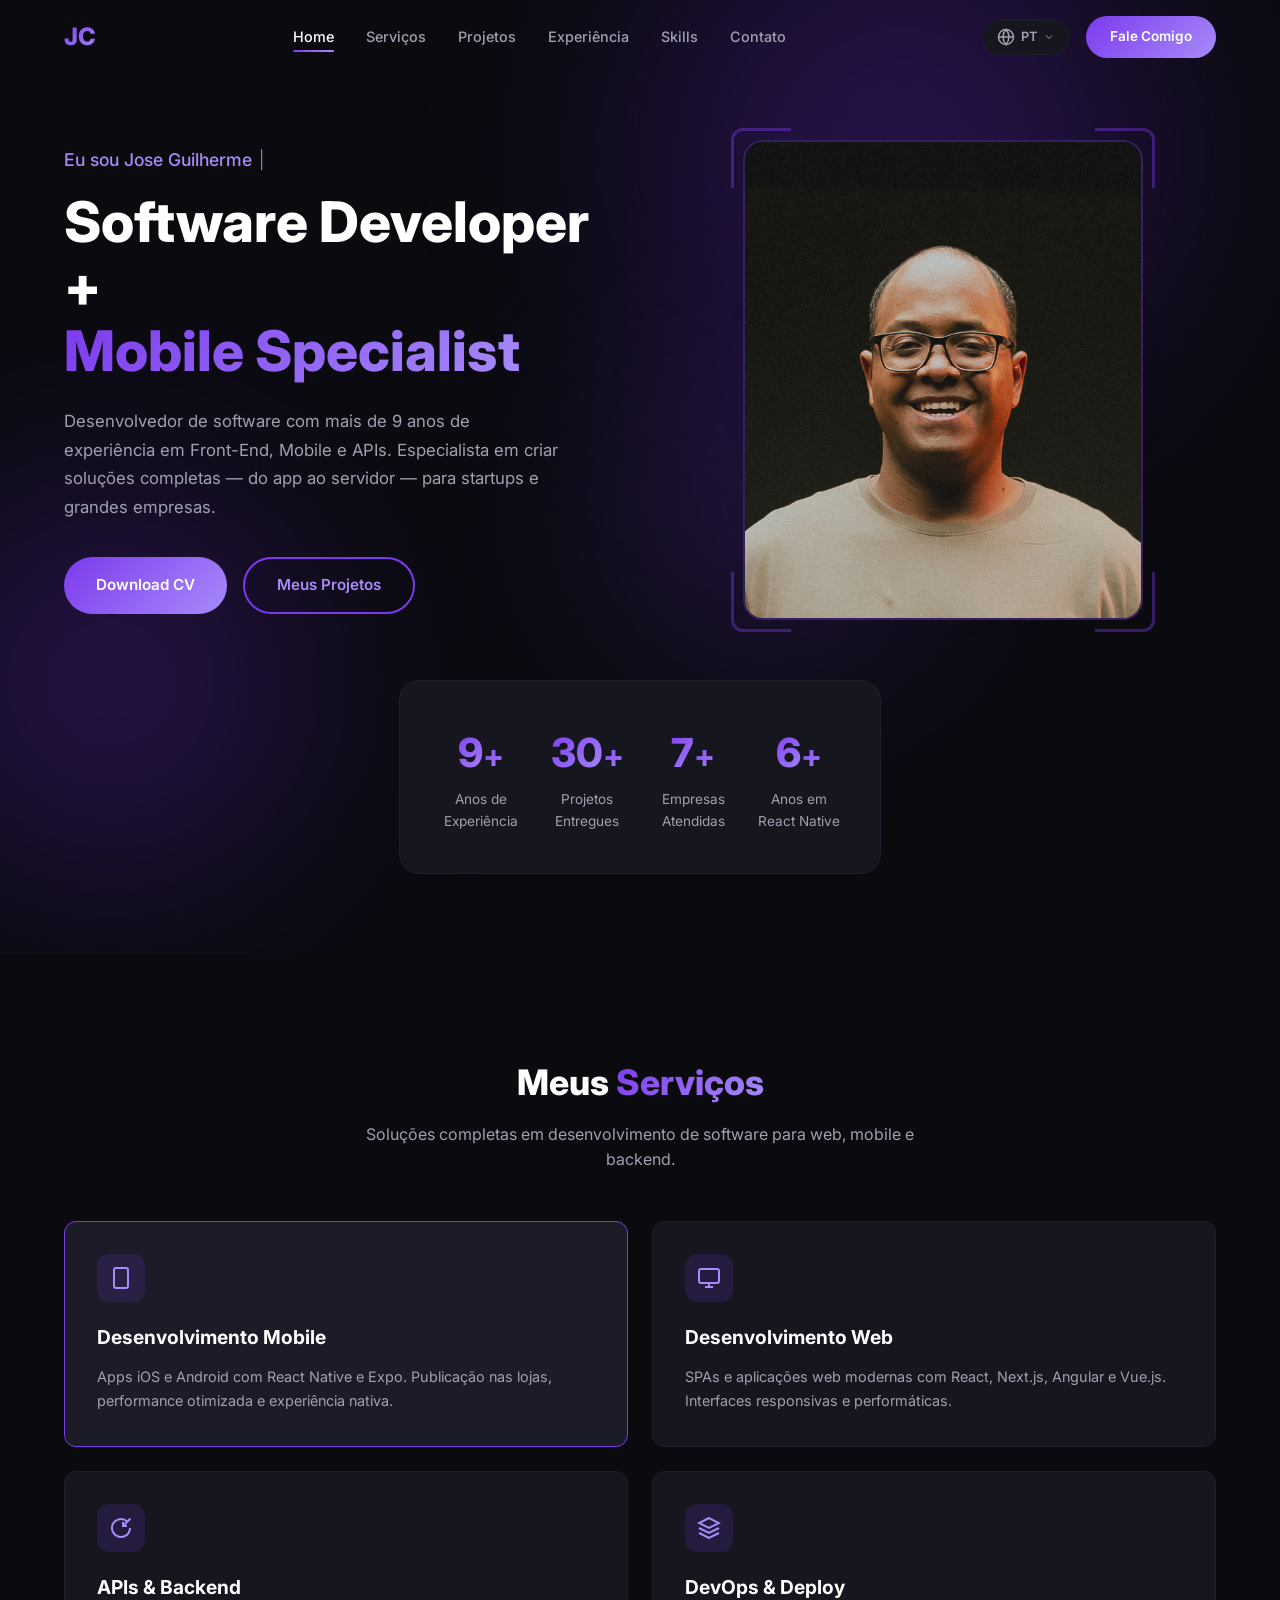
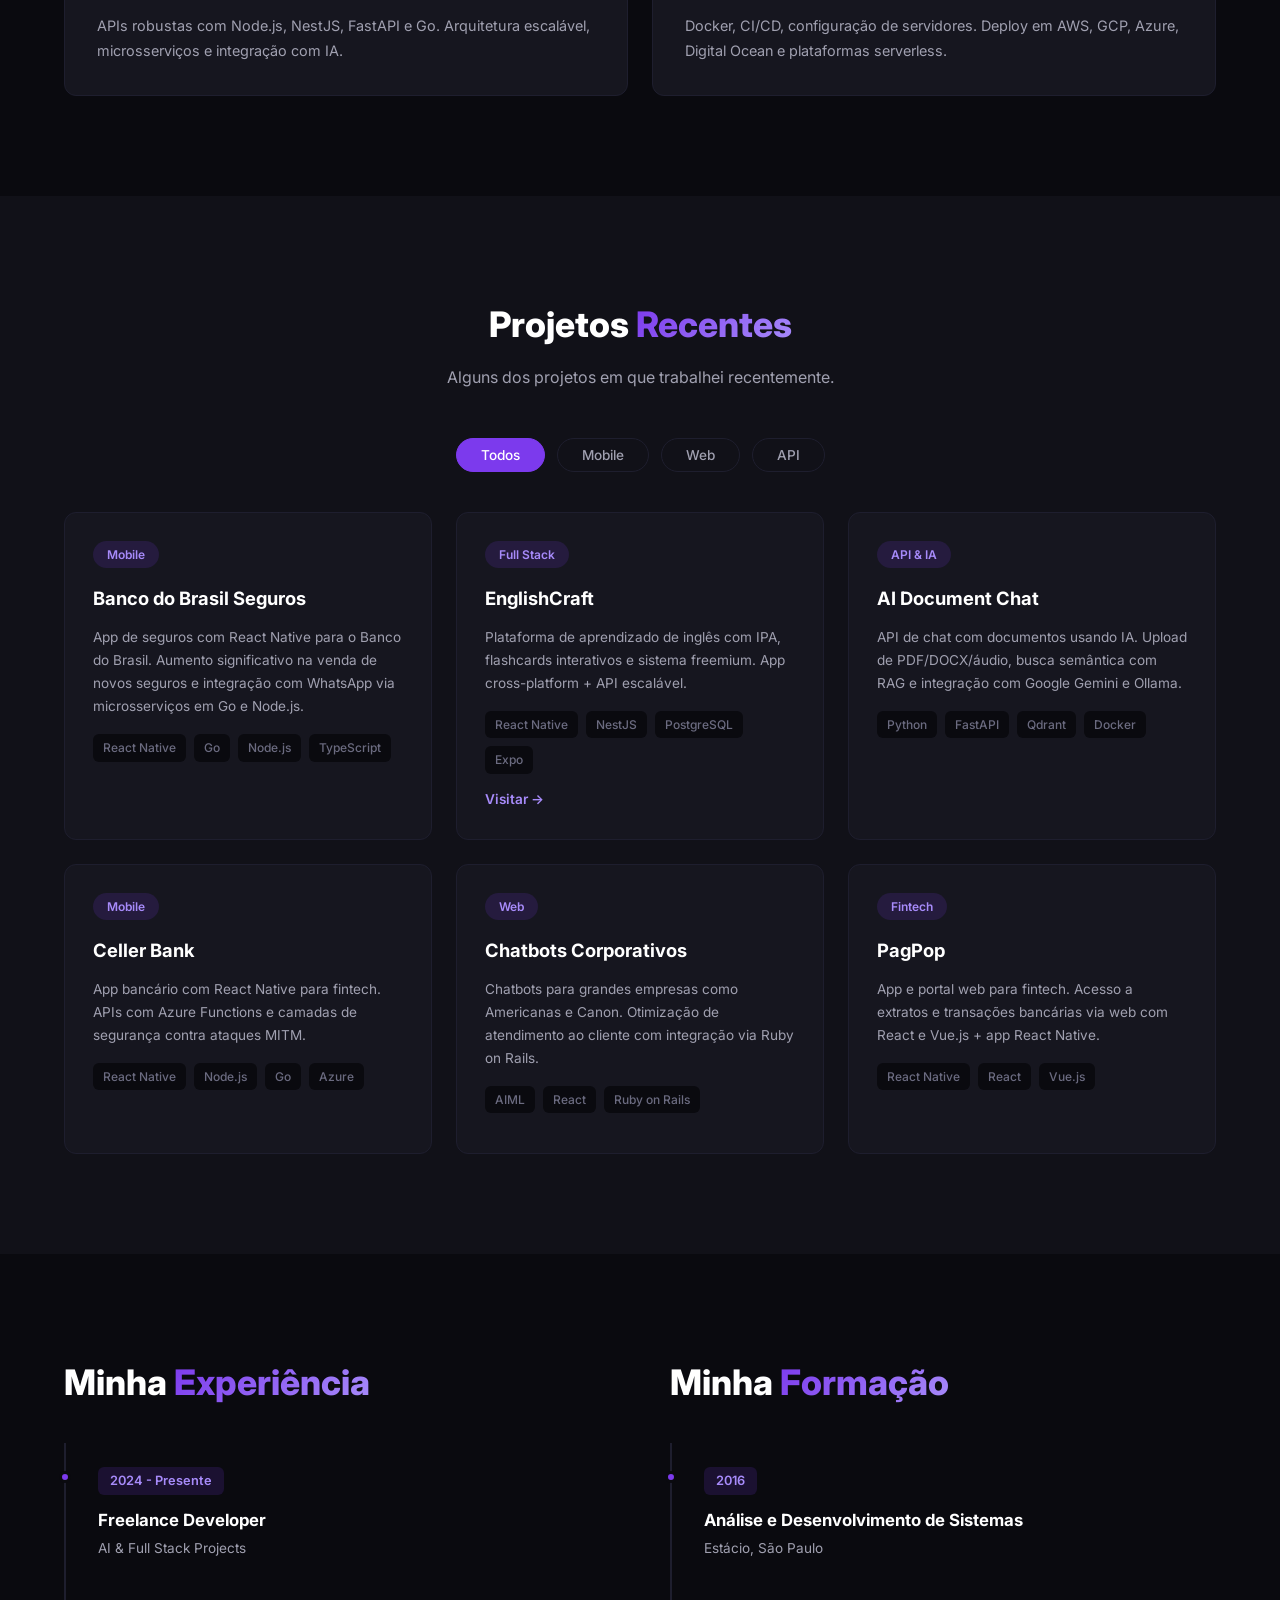
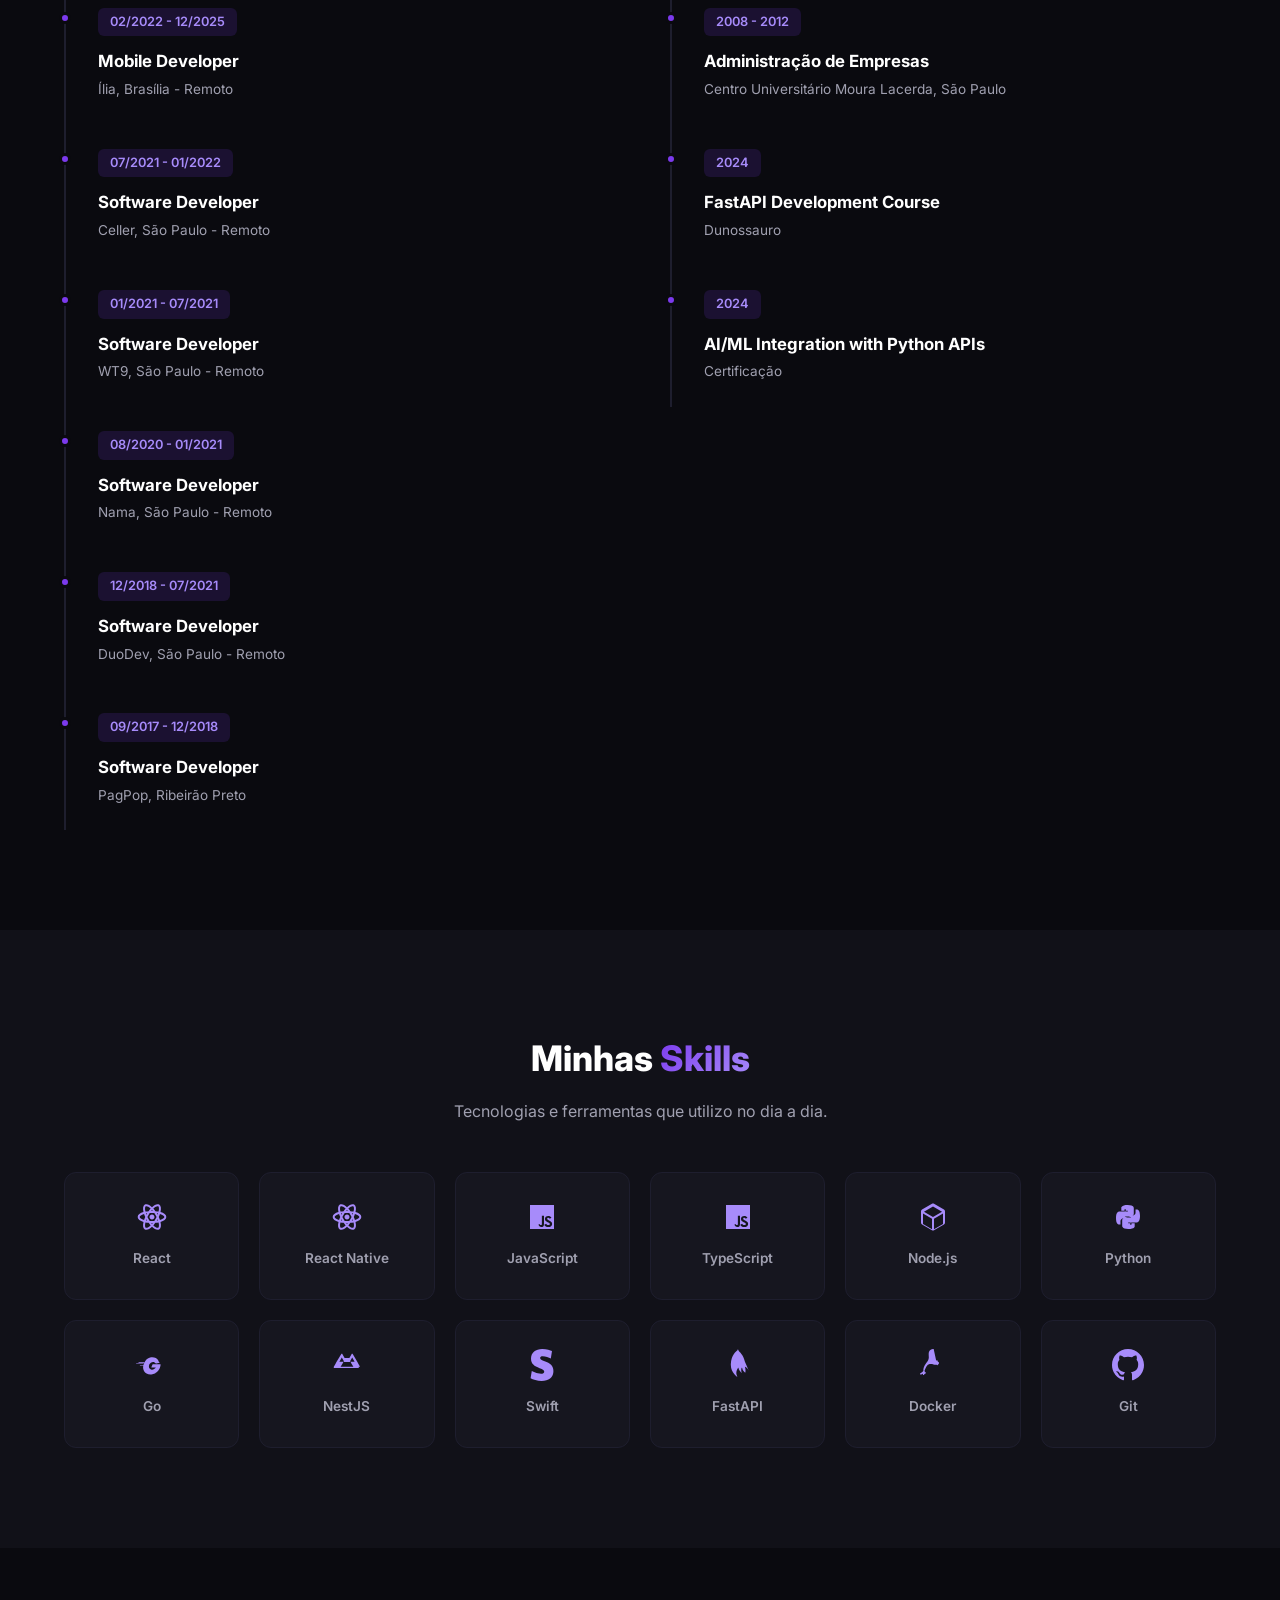
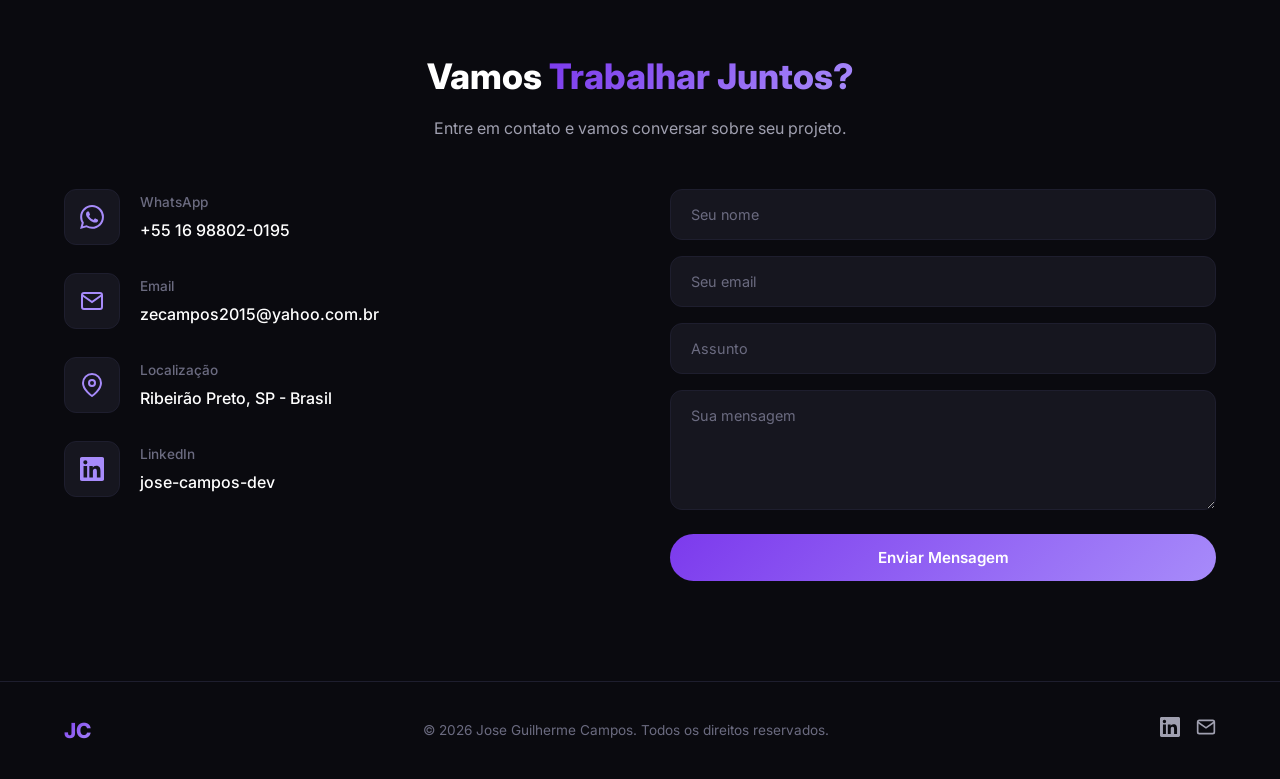
==== index.html @ 87385619 "feat: create portfolio website with dark theme, i18n support, and responsive design Portfolio site f" ====
<!DOCTYPE html>
<html lang="pt-BR">
<head>
  <meta charset="UTF-8">
  <meta name="viewport" content="width=device-width, initial-scale=1.0">
  <title>Jose Guilherme Campos - Software Developer</title>
  <meta name="description" content="Desenvolvedor de software com mais de 9 anos de experiência em Front-End, Mobile e APIs. Especialista em React, React Native, Node.js, Python e TypeScript.">
  <link rel="preconnect" href="https://fonts.googleapis.com">
  <link rel="preconnect" href="https://fonts.gstatic.com" crossorigin>
  <link href="https://fonts.googleapis.com/css2?family=Inter:wght@400;500;600;700;800&display=swap" rel="stylesheet">
  <link rel="stylesheet" href="assets/css/style.css">
</head>
<body>
  <!-- Header -->
  <header class="header" id="header">
    <div class="container header__container">
      <a href="#" class="header__logo">JC</a>
      <nav class="header__nav" id="nav">
        <a href="#home" class="header__link active" data-i18n="nav.home">Home</a>
        <a href="#services" class="header__link" data-i18n="nav.services">Serviços</a>
        <a href="#works" class="header__link" data-i18n="nav.works">Projetos</a>
        <a href="#experience" class="header__link" data-i18n="nav.experience">Experiência</a>
        <a href="#skills" class="header__link">Skills</a>
        <a href="#contact" class="header__link" data-i18n="nav.contact">Contato</a>
      </nav>
      <div class="header__right">
        <!-- Language Switcher -->
        <div class="lang-switcher" id="lang-switcher">
          <button class="lang-switcher__btn" id="lang-btn" aria-label="Idioma">
            <svg width="18" height="18" viewBox="0 0 24 24" fill="none" stroke="currentColor" stroke-width="2"><circle cx="12" cy="12" r="10"/><line x1="2" y1="12" x2="22" y2="12"/><path d="M12 2a15.3 15.3 0 0 1 4 10 15.3 15.3 0 0 1-4 10 15.3 15.3 0 0 1-4-10 15.3 15.3 0 0 1 4-10z"/></svg>
            <span id="current-lang">PT</span>
            <svg width="12" height="12" viewBox="0 0 24 24" fill="none" stroke="currentColor" stroke-width="2"><polyline points="6 9 12 15 18 9"/></svg>
          </button>
          <div class="lang-switcher__dropdown" id="lang-dropdown">
            <button class="lang-switcher__option active" data-lang="pt">
              <span class="lang-switcher__flag">🇧🇷</span> Português
            </button>
            <button class="lang-switcher__option" data-lang="en">
              <span class="lang-switcher__flag">🇺🇸</span> English
            </button>
            <button class="lang-switcher__option" data-lang="es">
              <span class="lang-switcher__flag">🇪🇸</span> Español
            </button>
          </div>
        </div>
        <a href="#contact" class="btn btn--primary header__cta" data-i18n="nav.cta">Fale Comigo</a>
      </div>
      <button class="header__menu-btn" id="menu-btn" aria-label="Menu">
        <span></span><span></span><span></span>
      </button>
    </div>
  </header>

  <!-- Hero -->
  <section class="hero" id="home">
    <!-- Animated background blobs -->
    <div class="hero__bg">
      <div class="hero__blob hero__blob--1"></div>
      <div class="hero__blob hero__blob--2"></div>
      <div class="hero__blob hero__blob--3"></div>
    </div>

    <div class="container hero__container">
      <div class="hero__content">
        <p class="hero__greeting">
          <span class="hero__hi" id="hero-hi"></span>
          <span class="hero__cursor">|</span>
        </p>
        <h1 class="hero__title">Software Developer +<br><span class="text-gradient">Mobile Specialist</span></h1>
        <p class="hero__description" data-i18n="hero.description">Desenvolvedor de software com mais de 9 anos de experiência em Front-End, Mobile e APIs. Especialista em criar soluções completas — do app ao servidor — para startups e grandes empresas.</p>
        <div class="hero__actions">
          <a href="assets/cv_jose_campos.pdf" download class="btn btn--primary" data-i18n="hero.downloadCv">Download CV</a>
          <a href="#works" class="btn btn--outline" data-i18n="hero.myProjects">Meus Projetos</a>
        </div>
      </div>
      <div class="hero__image">
        <div class="hero__image-frame">
          <div class="hero__frame-corner hero__frame-corner--tl"></div>
          <div class="hero__frame-corner hero__frame-corner--tr"></div>
          <div class="hero__frame-corner hero__frame-corner--bl"></div>
          <div class="hero__frame-corner hero__frame-corner--br"></div>
          <div class="hero__image-wrapper">
            <img src="assets/img/profile.jpg" alt="Jose Guilherme Campos" loading="eager">
          </div>
        </div>
      </div>
    </div>

    <!-- Stats -->
    <div class="container" style="position:relative;z-index:1">
      <div class="stats">
        <div class="stats__item">
          <span class="stats__number" data-count="9">0</span><span class="stats__plus">+</span>
          <p class="stats__label" data-i18n="stats.experience">Anos de<br>Experiência</p>
        </div>
        <div class="stats__item">
          <span class="stats__number" data-count="30">0</span><span class="stats__plus">+</span>
          <p class="stats__label" data-i18n="stats.projects">Projetos<br>Entregues</p>
        </div>
        <div class="stats__item">
          <span class="stats__number" data-count="7">0</span><span class="stats__plus">+</span>
          <p class="stats__label" data-i18n="stats.companies">Empresas<br>Atendidas</p>
        </div>
        <div class="stats__item">
          <span class="stats__number" data-count="6">0</span><span class="stats__plus">+</span>
          <p class="stats__label" data-i18n="stats.reactNative">Anos em<br>React Native</p>
        </div>
      </div>
    </div>
  </section>

  <!-- Services -->
  <section class="section" id="services">
    <div class="container">
      <h2 class="section__title" data-i18n="services.title" data-i18n-html="true">Meus <span class="text-gradient">Serviços</span></h2>
      <p class="section__subtitle" data-i18n="services.subtitle">Soluções completas em desenvolvimento de software para web, mobile e backend.</p>

      <div class="services__grid">
        <div class="service-card service-card--active">
          <div class="service-card__icon">
            <svg width="24" height="24" viewBox="0 0 24 24" fill="none" stroke="currentColor" stroke-width="2"><rect x="5" y="2" width="14" height="20" rx="2" ry="2"/><line x1="12" y1="18" x2="12.01" y2="18"/></svg>
          </div>
          <h3 class="service-card__title" data-i18n="services.mobile.title">Desenvolvimento Mobile</h3>
          <p class="service-card__text" data-i18n="services.mobile.text">Apps iOS e Android com React Native e Expo. Publicação nas lojas, performance otimizada e experiência nativa.</p>
        </div>
        <div class="service-card">
          <div class="service-card__icon">
            <svg width="24" height="24" viewBox="0 0 24 24" fill="none" stroke="currentColor" stroke-width="2"><rect x="2" y="3" width="20" height="14" rx="2" ry="2"/><line x1="8" y1="21" x2="16" y2="21"/><line x1="12" y1="17" x2="12" y2="21"/></svg>
          </div>
          <h3 class="service-card__title" data-i18n="services.web.title">Desenvolvimento Web</h3>
          <p class="service-card__text" data-i18n="services.web.text">SPAs e aplicações web modernas com React, Next.js, Angular e Vue.js. Interfaces responsivas e performáticas.</p>
        </div>
        <div class="service-card">
          <div class="service-card__icon">
            <svg width="24" height="24" viewBox="0 0 24 24" fill="none" stroke="currentColor" stroke-width="2"><path d="M18 10h-4V6"/><path d="M14 10l7.5-7.5"/><path d="M21 12a9 9 0 1 1-3-6.7"/></svg>
          </div>
          <h3 class="service-card__title" data-i18n="services.api.title">APIs & Backend</h3>
          <p class="service-card__text" data-i18n="services.api.text">APIs robustas com Node.js, NestJS, FastAPI e Go. Arquitetura escalável, microsserviços e integração com IA.</p>
        </div>
        <div class="service-card">
          <div class="service-card__icon">
            <svg width="24" height="24" viewBox="0 0 24 24" fill="none" stroke="currentColor" stroke-width="2"><path d="M12 2L2 7l10 5 10-5-10-5z"/><path d="M2 17l10 5 10-5"/><path d="M2 12l10 5 10-5"/></svg>
          </div>
          <h3 class="service-card__title" data-i18n="services.devops.title">DevOps & Deploy</h3>
          <p class="service-card__text" data-i18n="services.devops.text">Docker, CI/CD, configuração de servidores. Deploy em AWS, GCP, Azure, Digital Ocean e plataformas serverless.</p>
        </div>
      </div>
    </div>
  </section>

  <!-- Works -->
  <section class="section section--dark" id="works">
    <div class="container">
      <h2 class="section__title" data-i18n="works.title" data-i18n-html="true">Projetos <span class="text-gradient">Recentes</span></h2>
      <p class="section__subtitle" data-i18n="works.subtitle">Alguns dos projetos em que trabalhei recentemente.</p>

      <div class="works__filter">
        <button class="works__filter-btn active" data-filter="all" data-i18n="works.all">Todos</button>
        <button class="works__filter-btn" data-filter="mobile">Mobile</button>
        <button class="works__filter-btn" data-filter="web">Web</button>
        <button class="works__filter-btn" data-filter="api">API</button>
      </div>

      <div class="works__grid">
        <div class="work-card" data-category="mobile">
          <div class="work-card__content">
            <span class="work-card__tag">Mobile</span>
            <h3 class="work-card__title">Banco do Brasil Seguros</h3>
            <p class="work-card__text" data-i18n="works.bb.text">App de seguros com React Native para o Banco do Brasil. Aumento significativo na venda de novos seguros e integração com WhatsApp via microsserviços em Go e Node.js.</p>
            <div class="work-card__tech">
              <span>React Native</span><span>Go</span><span>Node.js</span><span>TypeScript</span>
            </div>
          </div>
        </div>

        <div class="work-card" data-category="web api">
          <div class="work-card__content">
            <span class="work-card__tag">Full Stack</span>
            <h3 class="work-card__title">EnglishCraft</h3>
            <p class="work-card__text" data-i18n="works.englishcraft.text">Plataforma de aprendizado de inglês com IPA, flashcards interativos e sistema freemium. App cross-platform + API escalável.</p>
            <div class="work-card__tech">
              <span>React Native</span><span>NestJS</span><span>PostgreSQL</span><span>Expo</span>
            </div>
            <a href="https://englishcraft.pro" target="_blank" rel="noopener" class="work-card__link" data-i18n="works.visit">Visitar &rarr;</a>
          </div>
        </div>

        <div class="work-card" data-category="api">
          <div class="work-card__content">
            <span class="work-card__tag">API & IA</span>
            <h3 class="work-card__title">AI Document Chat</h3>
            <p class="work-card__text" data-i18n="works.aichat.text">API de chat com documentos usando IA. Upload de PDF/DOCX/áudio, busca semântica com RAG e integração com Google Gemini e Ollama.</p>
            <div class="work-card__tech">
              <span>Python</span><span>FastAPI</span><span>Qdrant</span><span>Docker</span>
            </div>
          </div>
        </div>

        <div class="work-card" data-category="mobile">
          <div class="work-card__content">
            <span class="work-card__tag">Mobile</span>
            <h3 class="work-card__title">Celler Bank</h3>
            <p class="work-card__text" data-i18n="works.celler.text">App bancário com React Native para fintech. APIs com Azure Functions e camadas de segurança contra ataques MITM.</p>
            <div class="work-card__tech">
              <span>React Native</span><span>Node.js</span><span>Go</span><span>Azure</span>
            </div>
          </div>
        </div>

        <div class="work-card" data-category="web">
          <div class="work-card__content">
            <span class="work-card__tag">Web</span>
            <h3 class="work-card__title" data-i18n="works.chatbots.title">Chatbots Corporativos</h3>
            <p class="work-card__text" data-i18n="works.chatbots.text">Chatbots para grandes empresas como Americanas e Canon. Otimização de atendimento ao cliente com integração via Ruby on Rails.</p>
            <div class="work-card__tech">
              <span>AIML</span><span>React</span><span>Ruby on Rails</span>
            </div>
          </div>
        </div>

        <div class="work-card" data-category="mobile web">
          <div class="work-card__content">
            <span class="work-card__tag">Fintech</span>
            <h3 class="work-card__title">PagPop</h3>
            <p class="work-card__text" data-i18n="works.pagpop.text">App e portal web para fintech. Acesso a extratos e transações bancárias via web com React e Vue.js + app React Native.</p>
            <div class="work-card__tech">
              <span>React Native</span><span>React</span><span>Vue.js</span>
            </div>
          </div>
        </div>
      </div>
    </div>
  </section>

  <!-- Experience & Education -->
  <section class="section" id="experience">
    <div class="container">
      <div class="timeline__grid">
        <div>
          <h2 class="section__title section__title--left" data-i18n="experience.title" data-i18n-html="true">Minha <span class="text-gradient">Experiência</span></h2>
          <div class="timeline">
            <div class="timeline__item">
              <span class="timeline__date" data-i18n="experience.freelance.date">2024 - Presente</span>
              <h3 class="timeline__title">Freelance Developer</h3>
              <p class="timeline__company">AI & Full Stack Projects</p>
            </div>
            <div class="timeline__item">
              <span class="timeline__date">02/2022 - 12/2025</span>
              <h3 class="timeline__title">Mobile Developer</h3>
              <p class="timeline__company" data-i18n="experience.ilia.company">Ília, Brasília - Remoto</p>
            </div>
            <div class="timeline__item">
              <span class="timeline__date">07/2021 - 01/2022</span>
              <h3 class="timeline__title">Software Developer</h3>
              <p class="timeline__company" data-i18n="experience.celler.company">Celler, São Paulo - Remoto</p>
            </div>
            <div class="timeline__item">
              <span class="timeline__date">01/2021 - 07/2021</span>
              <h3 class="timeline__title">Software Developer</h3>
              <p class="timeline__company" data-i18n="experience.wt9.company">WT9, São Paulo - Remoto</p>
            </div>
            <div class="timeline__item">
              <span class="timeline__date">08/2020 - 01/2021</span>
              <h3 class="timeline__title">Software Developer</h3>
              <p class="timeline__company" data-i18n="experience.nama.company">Nama, São Paulo - Remoto</p>
            </div>
            <div class="timeline__item">
              <span class="timeline__date">12/2018 - 07/2021</span>
              <h3 class="timeline__title">Software Developer</h3>
              <p class="timeline__company" data-i18n="experience.duodev.company">DuoDev, São Paulo - Remoto</p>
            </div>
            <div class="timeline__item">
              <span class="timeline__date">09/2017 - 12/2018</span>
              <h3 class="timeline__title">Software Developer</h3>
              <p class="timeline__company">PagPop, Ribeirão Preto</p>
            </div>
          </div>
        </div>

        <div>
          <h2 class="section__title section__title--left" data-i18n="education.title" data-i18n-html="true">Minha <span class="text-gradient">Formação</span></h2>
          <div class="timeline">
            <div class="timeline__item">
              <span class="timeline__date">2016</span>
              <h3 class="timeline__title" data-i18n="education.ads">Análise e Desenvolvimento de Sistemas</h3>
              <p class="timeline__company">Estácio, São Paulo</p>
            </div>
            <div class="timeline__item">
              <span class="timeline__date">2008 - 2012</span>
              <h3 class="timeline__title" data-i18n="education.admin">Administração de Empresas</h3>
              <p class="timeline__company">Centro Universitário Moura Lacerda, São Paulo</p>
            </div>
            <div class="timeline__item">
              <span class="timeline__date">2024</span>
              <h3 class="timeline__title">FastAPI Development Course</h3>
              <p class="timeline__company">Dunossauro</p>
            </div>
            <div class="timeline__item">
              <span class="timeline__date">2024</span>
              <h3 class="timeline__title">AI/ML Integration with Python APIs</h3>
              <p class="timeline__company" data-i18n="education.certification">Certificação</p>
            </div>
          </div>
        </div>
      </div>
    </div>
  </section>

  <!-- Skills -->
  <section class="section section--dark" id="skills">
    <div class="container">
      <h2 class="section__title" data-i18n="skills.title" data-i18n-html="true">Minhas <span class="text-gradient">Skills</span></h2>
      <p class="section__subtitle" data-i18n="skills.subtitle">Tecnologias e ferramentas que utilizo no dia a dia.</p>

      <div class="skills__grid">
        <div class="skill-card">
          <div class="skill-card__icon">
            <svg viewBox="0 0 24 24" width="32" height="32" fill="currentColor"><path d="M12 10.11c1.03 0 1.87.84 1.87 1.89 0 1-.84 1.85-1.87 1.85S10.13 13 10.13 12c0-1.05.84-1.89 1.87-1.89M7.37 20c.63.38 2.01-.2 3.6-1.7-.52-.59-1.03-1.23-1.51-1.9a22.7 22.7 0 0 1-2.4-.36c-.51 2.14-.32 3.61.31 3.96m.71-5.74-.29-.51c-.11.29-.22.58-.29.86.27.06.57.11.88.16l-.3-.51m6.54-.76.81-1.5-.81-1.5c-.3-.53-.62-1-.91-1.47C13.17 9 12.6 9 12 9c-.6 0-1.17 0-1.71.03-.29.47-.61.94-.91 1.47L8.57 12l.81 1.5c.3.53.62 1 .91 1.47.54.03 1.11.03 1.71.03.6 0 1.17 0 1.71-.03.29-.47.61-.94.91-1.47M12 6.78c-.19.22-.39.45-.59.72h1.18c-.2-.27-.4-.5-.59-.72m0 10.44c.19-.22.39-.45.59-.72h-1.18c.2.27.4.5.59.72M16.62 4c-.62-.38-2 .2-3.59 1.7.52.59 1.03 1.23 1.51 1.9.82.08 1.63.2 2.4.36.51-2.14.32-3.61-.32-3.96m-.7 5.74.29.51c.11-.29.22-.58.29-.86-.27-.06-.57-.11-.88-.16l.3.51m1.45-7.05c1.47.84 1.63 3.05 1.01 5.63 2.54.75 4.37 1.99 4.37 3.68 0 1.69-1.83 2.93-4.37 3.68.62 2.58.46 4.79-1.01 5.63-1.46.84-3.45-.12-5.37-1.95-1.92 1.83-3.91 2.79-5.38 1.95-1.46-.84-1.62-3.05-1-5.63-2.54-.75-4.37-1.99-4.37-3.68 0-1.69 1.83-2.93 4.37-3.68-.62-2.58-.46-4.79 1-5.63 1.47-.84 3.46.12 5.38 1.95 1.92-1.83 3.91-2.79 5.37-1.95M17.08 12c.34.75.64 1.5.89 2.26 2.1-.63 3.28-1.53 3.28-2.26 0-.73-1.18-1.63-3.28-2.26-.25.76-.55 1.51-.89 2.26M6.92 12c-.34-.75-.64-1.5-.89-2.26-2.1.63-3.28 1.53-3.28 2.26 0 .73 1.18 1.63 3.28 2.26.25-.76.55-1.51.89-2.26m9 2.26-.3.51c.31-.05.61-.1.88-.16-.07-.28-.18-.57-.29-.86l-.29.51m-2.89 4.04c1.59 1.5 2.97 2.08 3.59 1.7.64-.35.83-1.82.32-3.96-.77.16-1.58.28-2.4.36-.48.67-.99 1.31-1.51 1.9M8.08 9.74l.3-.51c-.31.05-.61.1-.88.16.07.28.18.57.29.86l.29-.51m2.89-4.04C9.38 4.2 8 3.62 7.37 4c-.63.35-.82 1.82-.31 3.96a22.7 22.7 0 0 0 2.4-.36c.48-.67.99-1.31 1.51-1.9z"/></svg>
          </div>
          <span class="skill-card__name">React</span>
        </div>
        <div class="skill-card">
          <div class="skill-card__icon">
            <svg viewBox="0 0 24 24" width="32" height="32" fill="currentColor"><path d="M12 10.11c1.03 0 1.87.84 1.87 1.89 0 1-.84 1.85-1.87 1.85S10.13 13 10.13 12c0-1.05.84-1.89 1.87-1.89M7.37 20c.63.38 2.01-.2 3.6-1.7-.52-.59-1.03-1.23-1.51-1.9a22.7 22.7 0 0 1-2.4-.36c-.51 2.14-.32 3.61.31 3.96m.71-5.74-.29-.51c-.11.29-.22.58-.29.86.27.06.57.11.88.16l-.3-.51m6.54-.76.81-1.5-.81-1.5c-.3-.53-.62-1-.91-1.47C13.17 9 12.6 9 12 9c-.6 0-1.17 0-1.71.03-.29.47-.61.94-.91 1.47L8.57 12l.81 1.5c.3.53.62 1 .91 1.47.54.03 1.11.03 1.71.03.6 0 1.17 0 1.71-.03.29-.47.61-.94.91-1.47M12 6.78c-.19.22-.39.45-.59.72h1.18c-.2-.27-.4-.5-.59-.72m0 10.44c.19-.22.39-.45.59-.72h-1.18c.2.27.4.5.59.72M16.62 4c-.62-.38-2 .2-3.59 1.7.52.59 1.03 1.23 1.51 1.9.82.08 1.63.2 2.4.36.51-2.14.32-3.61-.32-3.96m-.7 5.74.29.51c.11-.29.22-.58.29-.86-.27-.06-.57-.11-.88-.16l.3.51m1.45-7.05c1.47.84 1.63 3.05 1.01 5.63 2.54.75 4.37 1.99 4.37 3.68 0 1.69-1.83 2.93-4.37 3.68.62 2.58.46 4.79-1.01 5.63-1.46.84-3.45-.12-5.37-1.95-1.92 1.83-3.91 2.79-5.38 1.95-1.46-.84-1.62-3.05-1-5.63-2.54-.75-4.37-1.99-4.37-3.68 0-1.69 1.83-2.93 4.37-3.68-.62-2.58-.46-4.79 1-5.63 1.47-.84 3.46.12 5.38 1.95 1.92-1.83 3.91-2.79 5.37-1.95M17.08 12c.34.75.64 1.5.89 2.26 2.1-.63 3.28-1.53 3.28-2.26 0-.73-1.18-1.63-3.28-2.26-.25.76-.55 1.51-.89 2.26M6.92 12c-.34-.75-.64-1.5-.89-2.26-2.1.63-3.28 1.53-3.28 2.26 0 .73 1.18 1.63 3.28 2.26.25-.76.55-1.51.89-2.26m9 2.26-.3.51c.31-.05.61-.1.88-.16-.07-.28-.18-.57-.29-.86l-.29.51m-2.89 4.04c1.59 1.5 2.97 2.08 3.59 1.7.64-.35.83-1.82.32-3.96-.77.16-1.58.28-2.4.36-.48.67-.99 1.31-1.51 1.9M8.08 9.74l.3-.51c-.31.05-.61.1-.88.16.07.28.18.57.29.86l.29-.51m2.89-4.04C9.38 4.2 8 3.62 7.37 4c-.63.35-.82 1.82-.31 3.96a22.7 22.7 0 0 0 2.4-.36c.48-.67.99-1.31 1.51-1.9z"/></svg>
          </div>
          <span class="skill-card__name">React Native</span>
        </div>
        <div class="skill-card">
          <div class="skill-card__icon">
            <svg viewBox="0 0 24 24" width="32" height="32" fill="currentColor"><path d="M3 3h18v18H3V3m10.71 14.86c.5.98 1.51 1.73 3.09 1.73 1.6 0 2.8-.83 2.8-2.36 0-1.41-.81-2.04-2.25-2.66l-.42-.18c-.73-.31-1.04-.52-1.04-1.02 0-.41.31-.73.81-.73.48 0 .8.21 1.09.73l1.31-.87c-.55-.96-1.33-1.33-2.4-1.33-1.51 0-2.48.96-2.48 2.23 0 1.38.81 2.03 2.03 2.55l.42.18c.78.34 1.24.55 1.24 1.13 0 .48-.45.83-1.15.83-.83 0-1.31-.43-1.67-1.03l-1.38.8M9.33 17.86c.37.74.98 1.73 2.15 1.73 1.24 0 2.02-.77 2.02-2.4V11.1H11.9v6.07c0 .74-.32.88-.63.88-.62 0-.88-.54-1.05-.89l-1.38.8-.01-.1z"/></svg>
          </div>
          <span class="skill-card__name">JavaScript</span>
        </div>
        <div class="skill-card">
          <div class="skill-card__icon">
            <svg viewBox="0 0 24 24" width="32" height="32" fill="currentColor"><path d="M3 3h18v18H3V3m10.71 14.86c.5.98 1.51 1.73 3.09 1.73 1.6 0 2.8-.83 2.8-2.36 0-1.41-.81-2.04-2.25-2.66l-.42-.18c-.73-.31-1.04-.52-1.04-1.02 0-.41.31-.73.81-.73.48 0 .8.21 1.09.73l1.31-.87c-.55-.96-1.33-1.33-2.4-1.33-1.51 0-2.48.96-2.48 2.23 0 1.38.81 2.03 2.03 2.55l.42.18c.78.34 1.24.55 1.24 1.13 0 .48-.45.83-1.15.83-.83 0-1.31-.43-1.67-1.03l-1.38.8M9.33 17.86c.37.74.98 1.73 2.15 1.73 1.24 0 2.02-.77 2.02-2.4V11.1H11.9v6.07c0 .74-.32.88-.63.88-.62 0-.88-.54-1.05-.89l-1.38.8-.01-.1z"/></svg>
          </div>
          <span class="skill-card__name">TypeScript</span>
        </div>
        <div class="skill-card">
          <div class="skill-card__icon">
            <svg viewBox="0 0 24 24" width="32" height="32" fill="currentColor"><path d="M12 1.85c-.27 0-.55.07-.78.2L3.78 6.35C3.3 6.63 3 7.15 3 7.71v8.58c0 .56.3 1.08.78 1.36l7.44 4.3c.23.13.5.2.78.2.27 0 .55-.07.78-.2l7.44-4.3c.48-.28.78-.8.78-1.36V7.71c0-.56-.3-1.08-.78-1.36l-7.44-4.3c-.23-.13-.5-.2-.78-.2M12 4.07l6.78 3.93L12 11.93 5.22 8l6.78-3.93M4.5 9.42l6.75 3.9v7.78l-6.75-3.9V9.42m15 0v7.78l-6.75 3.9v-7.78l6.75-3.9z"/></svg>
          </div>
          <span class="skill-card__name">Node.js</span>
        </div>
        <div class="skill-card">
          <div class="skill-card__icon">
            <svg viewBox="0 0 24 24" width="32" height="32" fill="currentColor"><path d="M9.585 11.692h4.328s2.432.039 2.432-2.35V5.391S16.714 3 11.766 3C6.818 3 6.976 5.109 6.976 5.109l.006 2.183h4.882v.655H5.406S3 7.717 3 12.77s2.1 4.867 2.1 4.867h1.252v-2.342s-.067-2.1 2.07-2.1h3.56m-2.117-5.588a.68.68 0 1 1 0-1.36.68.68 0 0 1 0 1.36z"/><path d="M14.415 12.308h-4.328s-2.432-.039-2.432 2.35v3.951S7.286 21 12.234 21c4.948 0 4.79-2.109 4.79-2.109l-.006-2.183h-4.882v-.655h6.458S21 16.283 21 11.23s-2.1-4.867-2.1-4.867h-1.252v2.342s.067 2.1-2.07 2.1h-3.56m2.117 5.588a.68.68 0 1 1 0 1.36.68.68 0 0 1 0-1.36z"/></svg>
          </div>
          <span class="skill-card__name">Python</span>
        </div>
        <div class="skill-card">
          <div class="skill-card__icon">
            <svg viewBox="0 0 24 24" width="32" height="32" fill="currentColor"><path d="M1.811 10.231c-.047 0-.058-.023-.035-.059l.246-.315c.023-.035.081-.058.128-.058h4.172c.046 0 .058.035.035.07l-.199.303c-.023.036-.082.07-.117.07zM.047 11.306c-.047 0-.059-.023-.035-.058l.245-.316c.023-.035.082-.058.129-.058h5.328c.047 0 .07.035.058.07l-.093.28c-.012.047-.058.07-.105.07zm2.828 1.075c-.047 0-.059-.035-.035-.07l.163-.292c.023-.035.07-.07.117-.07h2.337c.047 0 .07.035.07.082l-.023.28c0 .047-.047.082-.082.082zM17.803 10.22l-2.645.645c-.233.058-.245.07-.44-.163-.233-.28-.408-.467-.737-.643-.985-.514-1.938-.362-2.81.21-.997.667-1.508 1.647-1.496 2.867.012 1.22.856 2.228 2.063 2.392 1.044.14 1.926-.268 2.645-1.056.14-.175.268-.362.42-.573H11.88c-.327 0-.408-.199-.292-.468.21-.503.596-1.345.82-1.763.046-.093.163-.245.373-.245h5.644c-.035.467-.035.934-.117 1.39-.21 1.18-.678 2.252-1.402 3.21-1.181 1.565-2.703 2.554-4.6 2.938-1.555.316-3.04.187-4.418-.596-1.251-.71-2.042-1.763-2.38-3.152-.397-1.635-.188-3.164.584-4.588C7.153 7.932 8.695 6.82 10.585 6.353c1.497-.362 2.947-.28 4.313.468 .9.491 1.578 1.205 2.063 2.111.117.187.082.28-.152.339z"/></svg>
          </div>
          <span class="skill-card__name">Go</span>
        </div>
        <div class="skill-card">
          <div class="skill-card__icon">
            <svg viewBox="0 0 24 24" width="32" height="32" fill="currentColor"><path d="M21.8 13.4l-1-1.8-1.1-2-3.3-5.7c-.1-.2-.3-.3-.5-.3s-.4.1-.5.3l-1.6 2.8H10.2L8.6 3.9c-.1-.2-.3-.3-.5-.3s-.4.1-.5.3L4.2 9.6l-1.1 2-1 1.8c-.1.2-.1.4 0 .6.1.2.3.3.5.3h8.4 1h8.3c.2 0 .4-.1.5-.3.1-.2.1-.4 0-.6zM8.1 6.4l1.8 3.1H6.3l1.8-3.1zm7.8 0l1.8 3.1h-3.6l1.8-3.1zm-8.7 7l1.4-2.4.7-1.2h5.4l.7 1.2 1.4 2.4H7.2z"/></svg>
          </div>
          <span class="skill-card__name">NestJS</span>
        </div>
        <div class="skill-card">
          <div class="skill-card__icon">
            <svg viewBox="0 0 24 24" width="32" height="32" fill="currentColor"><path d="M13.976 9.15c-2.172-.806-3.356-1.426-3.356-2.409 0-.831.683-1.305 1.901-1.305 2.227 0 4.515.858 6.09 1.631l.89-5.494C18.252.975 15.697 0 12.165 0 9.667 0 7.589.654 6.104 1.872 4.56 3.147 3.757 4.992 3.757 7.218c0 4.039 2.467 5.76 6.476 7.219 2.585.92 3.445 1.574 3.445 2.583 0 .98-.84 1.545-2.354 1.545-1.875 0-4.965-.921-6.99-2.109l-.9 5.555C5.175 22.99 8.385 24 11.714 24c2.641 0 4.843-.624 6.328-1.813 1.664-1.305 2.525-3.236 2.525-5.732 0-4.128-2.524-5.851-6.591-7.305z"/></svg>
          </div>
          <span class="skill-card__name">Swift</span>
        </div>
        <div class="skill-card">
          <div class="skill-card__icon">
            <svg viewBox="0 0 24 24" width="32" height="32" fill="currentColor"><path d="M17.193 9.555c-1.264-5.58-4.252-7.414-4.573-8.115-.28-.394-.53-.954-.735-1.44-.036.495-.055.685-.523 1.184-.723.566-4.438 3.682-4.74 10.02-.282 5.912 4.27 9.435 4.888 9.884l.07.05A73.49 73.49 0 0 1 10.845 19c-.235-1.568.064-3.31 1.138-4.762.116-.155.353-.076.387.103.235 1.187.896 2.39 1.958 3.195.14.103.258.2.388.303-.04-.18-.073-.36-.108-.532-.21-1.007-.296-2.093.05-3.07.086-.234.418-.206.464.04.294 1.59 1.196 2.705 2.296 3.614.087-.375.152-.713.183-.97.14-1.186-.075-2.412-.432-3.546-.026-.082.047-.156.126-.118 1.393.677 2.42 1.88 2.898 3.298z"/></svg>
          </div>
          <span class="skill-card__name">FastAPI</span>
        </div>
        <div class="skill-card">
          <div class="skill-card__icon">
            <svg viewBox="0 0 24 24" width="32" height="32" fill="currentColor"><path d="M12.504 0c-.155 0-.315.008-.48.021-4.226.333-3.105 4.807-3.17 6.298-.076 1.092-.3 1.953-1.05 3.02-.885 1.051-2.127 2.75-2.716 4.521-.278.832-.41 1.684-.287 2.489a.424.424 0 0 0-.11.135c-.26.268-.45.6-.663.839-.199.199-.485.267-.797.4-.313.136-.658.269-.864.68a.56.56 0 0 0 .005.54.524.524 0 0 0 .206.19c.39.206.674-.045.87-.148.195-.104.39-.234.63-.301.145-.04.333-.04.473-.02-.06.149-.116.3-.129.46-.014.16.046.263.137.38.08.098.233.132.351.087.12-.044.218-.146.31-.293.05-.08.116-.225.154-.3.107.017.254-.021.371-.1.116-.078.178-.22.167-.32 0-.02-.005-.035-.01-.048.237-.018.487-.085.736-.32a.395.395 0 0 0 .102-.4.492.492 0 0 0-.31-.286c-.166-.06-.36-.028-.517.04.106-.29.068-.574-.074-.78a.498.498 0 0 0-.254-.198c.217-.637.477-1.32.745-1.937.387-.89.872-1.826 1.467-2.399.239-.23.537-.446.823-.576 1.174-.528 2.46-.327 3.754-.068.578.115 1.164.218 1.773.191.308-.014.614-.059.938-.185a.72.72 0 0 0 .238-.138c.066.023.133.042.197.062.27.079.465.034.593-.055.127-.087.22-.223.241-.424.01-.101-.011-.187-.039-.27a.565.565 0 0 0 .166-.183c.064-.13.09-.295.013-.456-.075-.16-.24-.247-.39-.244l-.046.004a1.1 1.1 0 0 0-.17-.33.613.613 0 0 0-.421-.22c.042-.09.067-.19.066-.295-.003-.327-.247-.606-.546-.625-.274-.018-.555.136-.68.37-.105.2-.096.443-.008.634a1.34 1.34 0 0 0-.502-.098c-.318.01-.61.155-.72.47-.103.3.066.625.345.789-.092.05-.18.117-.243.196-.117.147-.142.36-.07.512.068.148.233.27.404.228.16-.04.287-.137.416-.25.217-.19.404-.408.663-.47-.126.396-.015.788.187 1.044.104.13.235.229.397.252a.525.525 0 0 0 .383-.088.453.453 0 0 0-.043-.634.342.342 0 0 0-.16-.059c-.11-.013-.264.024-.341.155-.082.14-.044.259.033.322z"/><path d="M12.002 23.999c2.965 0 5.808-1.046 7.998-2.962a11.98 11.98 0 0 0 3.762-6.35 11.834 11.834 0 0 0-.45-6.72 12.07 12.07 0 0 0-4.115-5.44A12.124 12.124 0 0 0 12.002 0C5.374 0 0 5.373 0 12c0 6.628 5.374 12 12.002 12z" fill="none"/></svg>
          </div>
          <span class="skill-card__name">Docker</span>
        </div>
        <div class="skill-card">
          <div class="skill-card__icon">
            <svg viewBox="0 0 24 24" width="32" height="32" fill="currentColor"><path d="M12 0C5.374 0 0 5.373 0 12c0 5.302 3.438 9.8 8.207 11.387.599.111.793-.261.793-.577v-2.234c-3.338.726-4.033-1.416-4.033-1.416-.546-1.387-1.333-1.756-1.333-1.756-1.089-.745.083-.729.083-.729 1.205.084 1.839 1.237 1.839 1.237 1.07 1.834 2.807 1.304 3.492.997.107-.775.418-1.305.762-1.604-2.665-.305-5.467-1.334-5.467-5.931 0-1.311.469-2.381 1.236-3.221-.124-.303-.535-1.524.117-3.176 0 0 1.008-.322 3.301 1.23A11.509 11.509 0 0 1 12 5.803c1.02.005 2.047.138 3.006.404 2.291-1.552 3.297-1.23 3.297-1.23.653 1.653.242 2.874.118 3.176.77.84 1.235 1.911 1.235 3.221 0 4.609-2.807 5.624-5.479 5.921.43.372.823 1.102.823 2.222v3.293c0 .319.192.694.801.576C20.566 21.797 24 17.3 24 12c0-6.627-5.373-12-12-12z"/></svg>
          </div>
          <span class="skill-card__name">Git</span>
        </div>
      </div>
    </div>
  </section>

  <!-- Contact -->
  <section class="section" id="contact">
    <div class="container">
      <h2 class="section__title" data-i18n="contact.title" data-i18n-html="true">Vamos <span class="text-gradient">Trabalhar Juntos?</span></h2>
      <p class="section__subtitle" data-i18n="contact.subtitle">Entre em contato e vamos conversar sobre seu projeto.</p>

      <div class="contact__grid">
        <div class="contact__info">
          <div class="contact__item">
            <div class="contact__icon">
              <svg width="24" height="24" viewBox="0 0 24 24" fill="currentColor"><path d="M17.472 14.382c-.297-.149-1.758-.867-2.03-.967-.273-.099-.471-.148-.67.15-.197.297-.767.966-.94 1.164-.173.199-.347.223-.644.075-.297-.15-1.255-.463-2.39-1.475-.883-.788-1.48-1.761-1.653-2.059-.173-.297-.018-.458.13-.606.134-.133.298-.347.446-.52.149-.174.198-.298.298-.497.099-.198.05-.371-.025-.52-.075-.149-.669-1.612-.916-2.207-.242-.579-.487-.5-.669-.51-.173-.008-.371-.01-.57-.01-.198 0-.52.074-.792.372-.272.297-1.04 1.016-1.04 2.479 0 1.462 1.065 2.875 1.213 3.074.149.198 2.096 3.2 5.077 4.487.709.306 1.262.489 1.694.625.712.227 1.36.195 1.871.118.571-.085 1.758-.719 2.006-1.413.248-.694.248-1.289.173-1.413-.074-.124-.272-.198-.57-.347m-5.421 7.403h-.004a9.87 9.87 0 0 1-5.031-1.378l-.361-.214-3.741.982.998-3.648-.235-.374a9.86 9.86 0 0 1-1.51-5.26c.001-5.45 4.436-9.884 9.888-9.884 2.64 0 5.122 1.03 6.988 2.898a9.825 9.825 0 0 1 2.893 6.994c-.003 5.45-4.437 9.884-9.885 9.884m8.413-18.297A11.815 11.815 0 0 0 12.05 0C5.495 0 .16 5.335.157 11.892c0 2.096.547 4.142 1.588 5.945L.057 24l6.305-1.654a11.882 11.882 0 0 0 5.683 1.448h.005c6.554 0 11.89-5.335 11.893-11.893a11.821 11.821 0 0 0-3.48-8.413z"/></svg>
            </div>
            <div>
              <h3>WhatsApp</h3>
              <a href="https://wa.me/5516988020195" target="_blank" rel="noopener">+55 16 98802-0195</a>
            </div>
          </div>
          <div class="contact__item">
            <div class="contact__icon">
              <svg width="24" height="24" viewBox="0 0 24 24" fill="none" stroke="currentColor" stroke-width="2"><path d="M4 4h16c1.1 0 2 .9 2 2v12c0 1.1-.9 2-2 2H4c-1.1 0-2-.9-2-2V6c0-1.1.9-2 2-2z"/><polyline points="22,6 12,13 2,6"/></svg>
            </div>
            <div>
              <h3>Email</h3>
              <a href="mailto:zecampos2015@yahoo.com.br">zecampos2015@yahoo.com.br</a>
            </div>
          </div>
          <div class="contact__item">
            <div class="contact__icon">
              <svg width="24" height="24" viewBox="0 0 24 24" fill="none" stroke="currentColor" stroke-width="2"><path d="M21 10c0 7-9 13-9 13s-9-6-9-13a9 9 0 0 1 18 0z"/><circle cx="12" cy="10" r="3"/></svg>
            </div>
            <div>
              <h3 data-i18n="contact.location">Localização</h3>
              <p>Ribeirão Preto, SP - Brasil</p>
            </div>
          </div>
          <div class="contact__item">
            <div class="contact__icon">
              <svg width="24" height="24" viewBox="0 0 24 24" fill="currentColor"><path d="M20.447 20.452h-3.554v-5.569c0-1.328-.027-3.037-1.852-3.037-1.853 0-2.136 1.445-2.136 2.939v5.667H9.351V9h3.414v1.561h.046c.477-.9 1.637-1.85 3.37-1.85 3.601 0 4.267 2.37 4.267 5.455v6.286zM5.337 7.433a2.062 2.062 0 0 1-2.063-2.065 2.064 2.064 0 1 1 2.063 2.065zm1.782 13.019H3.555V9h3.564v11.452zM22.225 0H1.771C.792 0 0 .774 0 1.729v20.542C0 23.227.792 24 1.771 24h20.451C23.2 24 24 23.227 24 22.271V1.729C24 .774 23.2 0 22.222 0h.003z"/></svg>
            </div>
            <div>
              <h3>LinkedIn</h3>
              <a href="https://linkedin.com/in/jose-campos-dev" target="_blank" rel="noopener">jose-campos-dev</a>
            </div>
          </div>
        </div>

        <form class="contact__form" id="contact-form">
          <div class="form__group">
            <input type="text" name="name" data-i18n-placeholder="contact.form.name" placeholder="Seu nome" required>
          </div>
          <div class="form__group">
            <input type="email" name="email" data-i18n-placeholder="contact.form.email" placeholder="Seu email" required>
          </div>
          <div class="form__group">
            <input type="text" name="subject" data-i18n-placeholder="contact.form.subject" placeholder="Assunto">
          </div>
          <div class="form__group">
            <textarea name="message" rows="5" data-i18n-placeholder="contact.form.message" placeholder="Sua mensagem" required></textarea>
          </div>
          <button type="submit" class="btn btn--primary btn--full" data-i18n="contact.form.send">Enviar Mensagem</button>
        </form>
      </div>
    </div>
  </section>

  <!-- Footer -->
  <footer class="footer">
    <div class="container footer__container">
      <a href="#" class="footer__logo">JC</a>
      <p class="footer__copy" data-i18n="footer.copy">&copy; 2026 Jose Guilherme Campos. Todos os direitos reservados.</p>
      <div class="footer__social">
        <a href="https://linkedin.com/in/jose-campos-dev" target="_blank" rel="noopener" aria-label="LinkedIn">
          <svg width="20" height="20" viewBox="0 0 24 24" fill="currentColor"><path d="M20.447 20.452h-3.554v-5.569c0-1.328-.027-3.037-1.852-3.037-1.853 0-2.136 1.445-2.136 2.939v5.667H9.351V9h3.414v1.561h.046c.477-.9 1.637-1.85 3.37-1.85 3.601 0 4.267 2.37 4.267 5.455v6.286zM5.337 7.433a2.062 2.062 0 0 1-2.063-2.065 2.064 2.064 0 1 1 2.063 2.065zm1.782 13.019H3.555V9h3.564v11.452zM22.225 0H1.771C.792 0 0 .774 0 1.729v20.542C0 23.227.792 24 1.771 24h20.451C23.2 24 24 23.227 24 22.271V1.729C24 .774 23.2 0 22.222 0h.003z"/></svg>
        </a>
        <a href="mailto:zecampos2015@yahoo.com.br" aria-label="Email">
          <svg width="20" height="20" viewBox="0 0 24 24" fill="none" stroke="currentColor" stroke-width="2"><path d="M4 4h16c1.1 0 2 .9 2 2v12c0 1.1-.9 2-2 2H4c-1.1 0-2-.9-2-2V6c0-1.1.9-2 2-2z"/><polyline points="22,6 12,13 2,6"/></svg>
        </a>
      </div>
    </div>
  </footer>

  <script src="assets/js/i18n.js"></script>
  <script src="assets/js/main.js"></script>
</body>
</html>
---- assets/css/style.css ----
/* ===== Variables ===== */
:root {
  --bg-primary: #0a0a0f;
  --bg-secondary: #111118;
  --bg-card: #16161f;
  --bg-card-hover: #1c1c28;
  --text-primary: #ffffff;
  --text-secondary: #a0a0b0;
  --text-muted: #6b6b80;
  --accent: #7c3aed;
  --accent-light: #a78bfa;
  --accent-dark: #5b21b6;
  --gradient: linear-gradient(135deg, #7c3aed, #a78bfa);
  --border: #1e1e2e;
  --radius: 12px;
  --radius-lg: 20px;
  --transition: 0.3s ease;
  --container: 1200px;
}

/* ===== Reset ===== */
*, *::before, *::after {
  margin: 0;
  padding: 0;
  box-sizing: border-box;
}

html {
  scroll-behavior: smooth;
  scroll-padding-top: 80px;
}

body {
  font-family: 'Inter', -apple-system, BlinkMacSystemFont, sans-serif;
  background-color: var(--bg-primary);
  color: var(--text-primary);
  line-height: 1.6;
  -webkit-font-smoothing: antialiased;
}

a {
  text-decoration: none;
  color: inherit;
  transition: color var(--transition);
}

img {
  max-width: 100%;
  display: block;
}

ul { list-style: none; }

.container {
  max-width: var(--container);
  margin: 0 auto;
  padding: 0 24px;
}

.text-gradient {
  background: var(--gradient);
  -webkit-background-clip: text;
  -webkit-text-fill-color: transparent;
  background-clip: text;
}

/* ===== Buttons ===== */
.btn {
  display: inline-flex;
  align-items: center;
  justify-content: center;
  padding: 14px 32px;
  border-radius: 50px;
  font-size: 0.95rem;
  font-weight: 600;
  cursor: pointer;
  transition: all var(--transition);
  border: none;
  font-family: inherit;
}

.btn--primary {
  background: var(--gradient);
  color: #fff;
}

.btn--primary:hover {
  transform: translateY(-2px);
  box-shadow: 0 8px 30px rgba(124, 58, 237, 0.4);
}

.btn--outline {
  border: 2px solid var(--accent);
  color: var(--accent-light);
  background: transparent;
}

.btn--outline:hover {
  background: var(--accent);
  color: #fff;
}

.btn--full {
  width: 100%;
}

/* ===== Header ===== */
.header {
  position: fixed;
  top: 0;
  left: 0;
  right: 0;
  z-index: 100;
  padding: 16px 0;
  transition: all var(--transition);
}

.header--scrolled {
  background: rgba(10, 10, 15, 0.9);
  backdrop-filter: blur(20px);
  border-bottom: 1px solid var(--border);
  padding: 12px 0;
}

.header__container {
  display: flex;
  align-items: center;
  justify-content: space-between;
}

.header__logo {
  font-size: 1.5rem;
  font-weight: 800;
  background: var(--gradient);
  -webkit-background-clip: text;
  -webkit-text-fill-color: transparent;
  background-clip: text;
}

.header__nav {
  display: flex;
  gap: 32px;
}

.header__link {
  font-size: 0.9rem;
  font-weight: 500;
  color: var(--text-secondary);
  position: relative;
}

.header__link:hover,
.header__link.active {
  color: var(--text-primary);
}

.header__link.active::after {
  content: '';
  position: absolute;
  bottom: -4px;
  left: 0;
  right: 0;
  height: 2px;
  background: var(--gradient);
  border-radius: 1px;
}

.header__right {
  display: flex;
  align-items: center;
  gap: 16px;
}

.header__cta {
  padding: 10px 24px;
  font-size: 0.85rem;
}

/* Language Switcher */
.lang-switcher {
  position: relative;
}

.lang-switcher__btn {
  display: flex;
  align-items: center;
  gap: 6px;
  background: var(--bg-card);
  border: 1px solid var(--border);
  border-radius: 50px;
  padding: 8px 14px;
  color: var(--text-secondary);
  font-size: 0.8rem;
  font-weight: 600;
  cursor: pointer;
  transition: all var(--transition);
  font-family: inherit;
}

.lang-switcher__btn:hover {
  border-color: var(--accent);
  color: var(--text-primary);
}

.lang-switcher__dropdown {
  position: absolute;
  top: calc(100% + 8px);
  right: 0;
  background: var(--bg-card);
  border: 1px solid var(--border);
  border-radius: var(--radius);
  padding: 6px;
  min-width: 160px;
  opacity: 0;
  visibility: hidden;
  transform: translateY(-8px);
  transition: all 0.2s ease;
  z-index: 200;
}

.lang-switcher__dropdown.open {
  opacity: 1;
  visibility: visible;
  transform: translateY(0);
}

.lang-switcher__option {
  display: flex;
  align-items: center;
  gap: 10px;
  width: 100%;
  padding: 10px 14px;
  background: none;
  border: none;
  border-radius: 8px;
  color: var(--text-secondary);
  font-size: 0.85rem;
  font-weight: 500;
  cursor: pointer;
  transition: all var(--transition);
  font-family: inherit;
}

.lang-switcher__option:hover {
  background: rgba(124, 58, 237, 0.1);
  color: var(--text-primary);
}

.lang-switcher__option.active {
  background: rgba(124, 58, 237, 0.15);
  color: var(--accent-light);
}

.lang-switcher__flag {
  font-size: 1.1rem;
}

.header__menu-btn {
  display: none;
  flex-direction: column;
  gap: 5px;
  background: none;
  border: none;
  cursor: pointer;
  padding: 4px;
}

.header__menu-btn span {
  width: 24px;
  height: 2px;
  background: var(--text-primary);
  border-radius: 2px;
  transition: all var(--transition);
}

/* ===== Hero ===== */
.hero {
  padding: 140px 0 80px;
  min-height: 100vh;
  display: flex;
  flex-direction: column;
  justify-content: center;
  position: relative;
  overflow: hidden;
}

/* Animated background blobs */
.hero__bg {
  position: absolute;
  inset: 0;
  z-index: 0;
  overflow: hidden;
  pointer-events: none;
}

.hero__blob {
  position: absolute;
  border-radius: 50%;
  filter: blur(120px);
  opacity: 0.35;
}

.hero__blob--1 {
  width: 500px;
  height: 500px;
  background: var(--accent-dark);
  top: -10%;
  right: 10%;
  animation: blobFloat1 8s ease-in-out infinite;
}

.hero__blob--2 {
  width: 350px;
  height: 350px;
  background: #6d28d9;
  bottom: 10%;
  left: -5%;
  animation: blobFloat2 10s ease-in-out infinite;
}

.hero__blob--3 {
  width: 250px;
  height: 250px;
  background: var(--accent);
  top: 40%;
  right: 30%;
  animation: blobFloat3 12s ease-in-out infinite;
}

@keyframes blobFloat1 {
  0%, 100% { transform: translate(0, 0) scale(1); }
  33% { transform: translate(40px, 60px) scale(1.1); }
  66% { transform: translate(-30px, 30px) scale(0.95); }
}

@keyframes blobFloat2 {
  0%, 100% { transform: translate(0, 0) scale(1); }
  33% { transform: translate(50px, -40px) scale(1.05); }
  66% { transform: translate(-20px, -60px) scale(1.1); }
}

@keyframes blobFloat3 {
  0%, 100% { transform: translate(0, 0) scale(1); }
  33% { transform: translate(-60px, 30px) scale(1.15); }
  66% { transform: translate(40px, -50px) scale(0.9); }
}

.hero__container {
  display: grid;
  grid-template-columns: 1fr 1fr;
  align-items: center;
  gap: 60px;
  position: relative;
  z-index: 1;
}

.hero__greeting {
  font-size: 1.1rem;
  color: var(--accent-light);
  margin-bottom: 12px;
  font-weight: 500;
  min-height: 1.8em;
}

/* Typing cursor */
.hero__cursor {
  display: inline-block;
  color: var(--accent-light);
  animation: blink 0.7s step-end infinite;
  font-weight: 300;
  margin-left: 2px;
}

@keyframes blink {
  0%, 100% { opacity: 1; }
  50% { opacity: 0; }
}

.hero__title {
  font-size: 3.5rem;
  font-weight: 800;
  line-height: 1.15;
  margin-bottom: 24px;
}

.hero__description {
  font-size: 1.05rem;
  color: var(--text-secondary);
  max-width: 500px;
  margin-bottom: 36px;
  line-height: 1.7;
}

.hero__actions {
  display: flex;
  gap: 16px;
}

.hero__image {
  display: flex;
  justify-content: center;
  position: relative;
}

.hero__image-frame {
  position: relative;
  width: 400px;
  height: 480px;
}

/* Decorative corner brackets */
.hero__frame-corner {
  position: absolute;
  width: 60px;
  height: 60px;
  border-color: rgba(124, 58, 237, 0.4);
  border-style: solid;
  border-width: 0;
  z-index: 2;
  transition: border-color 0.4s ease;
}

.hero__image-frame:hover .hero__frame-corner {
  border-color: rgba(124, 58, 237, 0.8);
}

.hero__frame-corner--tl {
  top: -12px;
  left: -12px;
  border-top-width: 3px;
  border-left-width: 3px;
  border-top-left-radius: 12px;
}

.hero__frame-corner--tr {
  top: -12px;
  right: -12px;
  border-top-width: 3px;
  border-right-width: 3px;
  border-top-right-radius: 12px;
}

.hero__frame-corner--bl {
  bottom: -12px;
  left: -12px;
  border-bottom-width: 3px;
  border-left-width: 3px;
  border-bottom-left-radius: 12px;
}

.hero__frame-corner--br {
  bottom: -12px;
  right: -12px;
  border-bottom-width: 3px;
  border-right-width: 3px;
  border-bottom-right-radius: 12px;
}

/* Glow behind photo */
.hero__image-frame::before {
  content: '';
  position: absolute;
  top: 50%;
  left: 50%;
  transform: translate(-50%, -50%);
  width: 80%;
  height: 80%;
  background: radial-gradient(circle, rgba(124, 58, 237, 0.3) 0%, transparent 70%);
  border-radius: 50%;
  filter: blur(40px);
  z-index: 0;
  animation: pulseGlow 4s ease-in-out infinite;
}

@keyframes pulseGlow {
  0%, 100% { opacity: 0.5; transform: translate(-50%, -50%) scale(1); }
  50% { opacity: 0.8; transform: translate(-50%, -50%) scale(1.1); }
}

.hero__image-wrapper {
  width: 100%;
  height: 100%;
  border-radius: var(--radius-lg);
  overflow: hidden;
  position: relative;
  z-index: 1;
  border: 2px solid rgba(124, 58, 237, 0.3);
  background: var(--bg-card);
}

.hero__image-wrapper img {
  width: 100%;
  height: 100%;
  object-fit: cover;
  object-position: center top;
}

/* ===== Stats ===== */
.stats {
  display: grid;
  grid-template-columns: repeat(4, 1fr);
  gap: 24px;
  margin-top: 60px;
  padding: 40px;
  background: var(--bg-card);
  border-radius: var(--radius-lg);
  border: 1px solid var(--border);
}

.stats__item {
  text-align: center;
}

.stats__number {
  font-size: 2.5rem;
  font-weight: 800;
  background: var(--gradient);
  -webkit-background-clip: text;
  -webkit-text-fill-color: transparent;
  background-clip: text;
}

.stats__plus {
  font-size: 2rem;
  font-weight: 700;
  background: var(--gradient);
  -webkit-background-clip: text;
  -webkit-text-fill-color: transparent;
  background-clip: text;
}

.stats__label {
  font-size: 0.85rem;
  color: var(--text-secondary);
  margin-top: 4px;
}

/* ===== Sections ===== */
.section {
  padding: 100px 0;
}

.section--dark {
  background: var(--bg-secondary);
}

.section__title {
  font-size: 2.2rem;
  font-weight: 800;
  text-align: center;
  margin-bottom: 12px;
}

.section__title--left {
  text-align: left;
}

.section__subtitle {
  text-align: center;
  color: var(--text-secondary);
  max-width: 600px;
  margin: 0 auto 48px;
  font-size: 1rem;
}

/* ===== Services ===== */
.services__grid {
  display: grid;
  grid-template-columns: repeat(2, 1fr);
  gap: 24px;
}

.service-card {
  background: var(--bg-card);
  border: 1px solid var(--border);
  border-radius: var(--radius);
  padding: 32px;
  transition: all var(--transition);
  cursor: default;
}

.service-card:hover,
.service-card--active {
  border-color: var(--accent);
  background: var(--bg-card-hover);
  transform: translateY(-4px);
}

.service-card__icon {
  width: 48px;
  height: 48px;
  background: rgba(124, 58, 237, 0.15);
  border-radius: 12px;
  display: flex;
  align-items: center;
  justify-content: center;
  color: var(--accent-light);
  margin-bottom: 20px;
}

.service-card__title {
  font-size: 1.2rem;
  font-weight: 700;
  margin-bottom: 12px;
}

.service-card__text {
  color: var(--text-secondary);
  font-size: 0.9rem;
  line-height: 1.7;
}

/* ===== Works ===== */
.works__filter {
  display: flex;
  justify-content: center;
  gap: 12px;
  margin-bottom: 40px;
}

.works__filter-btn {
  padding: 8px 24px;
  border-radius: 50px;
  border: 1px solid var(--border);
  background: transparent;
  color: var(--text-secondary);
  font-size: 0.85rem;
  font-weight: 500;
  cursor: pointer;
  transition: all var(--transition);
  font-family: inherit;
}

.works__filter-btn:hover,
.works__filter-btn.active {
  background: var(--accent);
  border-color: var(--accent);
  color: #fff;
}

.works__grid {
  display: grid;
  grid-template-columns: repeat(3, 1fr);
  gap: 24px;
}

.work-card {
  background: var(--bg-card);
  border: 1px solid var(--border);
  border-radius: var(--radius);
  overflow: hidden;
  transition: all var(--transition);
}

.work-card:hover {
  border-color: var(--accent);
  transform: translateY(-4px);
}

.work-card.hidden {
  display: none;
}

.work-card__content {
  padding: 28px;
}

.work-card__tag {
  display: inline-block;
  padding: 4px 14px;
  background: rgba(124, 58, 237, 0.15);
  color: var(--accent-light);
  border-radius: 50px;
  font-size: 0.75rem;
  font-weight: 600;
  margin-bottom: 16px;
}

.work-card__title {
  font-size: 1.15rem;
  font-weight: 700;
  margin-bottom: 12px;
}

.work-card__text {
  color: var(--text-secondary);
  font-size: 0.85rem;
  line-height: 1.7;
  margin-bottom: 16px;
}

.work-card__tech {
  display: flex;
  flex-wrap: wrap;
  gap: 8px;
  margin-bottom: 12px;
}

.work-card__tech span {
  padding: 4px 10px;
  background: var(--bg-primary);
  border-radius: 6px;
  font-size: 0.75rem;
  color: var(--text-muted);
  font-weight: 500;
}

.work-card__link {
  display: inline-block;
  color: var(--accent-light);
  font-weight: 600;
  font-size: 0.85rem;
}

.work-card__link:hover {
  color: var(--accent);
}

/* ===== Timeline ===== */
.timeline__grid {
  display: grid;
  grid-template-columns: 1fr 1fr;
  gap: 60px;
}

.timeline {
  margin-top: 32px;
}

.timeline__item {
  position: relative;
  padding: 24px;
  padding-left: 32px;
  border-left: 2px solid var(--border);
  transition: all var(--transition);
}

.timeline__item:hover {
  border-left-color: var(--accent);
}

.timeline__item::before {
  content: '';
  position: absolute;
  left: -7px;
  top: 28px;
  width: 12px;
  height: 12px;
  background: var(--accent);
  border-radius: 50%;
  border: 3px solid var(--bg-primary);
}

.timeline__date {
  display: inline-block;
  padding: 4px 12px;
  background: rgba(124, 58, 237, 0.15);
  color: var(--accent-light);
  border-radius: 6px;
  font-size: 0.8rem;
  font-weight: 600;
  margin-bottom: 12px;
}

.timeline__title {
  font-size: 1.05rem;
  font-weight: 700;
  margin-bottom: 4px;
}

.timeline__company {
  color: var(--text-secondary);
  font-size: 0.85rem;
}

/* ===== Skills ===== */
.skills__grid {
  display: grid;
  grid-template-columns: repeat(6, 1fr);
  gap: 20px;
}

.skill-card {
  background: var(--bg-card);
  border: 1px solid var(--border);
  border-radius: var(--radius);
  padding: 28px 16px;
  text-align: center;
  transition: all var(--transition);
}

.skill-card:hover {
  border-color: var(--accent);
  transform: translateY(-4px);
}

.skill-card__icon {
  color: var(--accent-light);
  margin-bottom: 12px;
  display: flex;
  justify-content: center;
}

.skill-card__name {
  font-size: 0.85rem;
  font-weight: 600;
  color: var(--text-secondary);
}

/* ===== Contact ===== */
.contact__grid {
  display: grid;
  grid-template-columns: 1fr 1fr;
  gap: 60px;
}

.contact__info {
  display: flex;
  flex-direction: column;
  gap: 28px;
}

.contact__item {
  display: flex;
  align-items: center;
  gap: 20px;
}

.contact__icon {
  width: 56px;
  height: 56px;
  background: var(--bg-card);
  border: 1px solid var(--border);
  border-radius: 12px;
  display: flex;
  align-items: center;
  justify-content: center;
  color: var(--accent-light);
  flex-shrink: 0;
}

.contact__item h3 {
  font-size: 0.85rem;
  color: var(--text-muted);
  font-weight: 500;
  margin-bottom: 4px;
}

.contact__item a,
.contact__item p {
  color: var(--text-primary);
  font-weight: 500;
}

.contact__item a:hover {
  color: var(--accent-light);
}

.contact__form {
  display: flex;
  flex-direction: column;
  gap: 16px;
}

.form__group input,
.form__group textarea {
  width: 100%;
  padding: 16px 20px;
  background: var(--bg-card);
  border: 1px solid var(--border);
  border-radius: var(--radius);
  color: var(--text-primary);
  font-size: 0.9rem;
  font-family: inherit;
  transition: border-color var(--transition);
  outline: none;
}

.form__group input::placeholder,
.form__group textarea::placeholder {
  color: var(--text-muted);
}

.form__group input:focus,
.form__group textarea:focus {
  border-color: var(--accent);
}

.form__group textarea {
  resize: vertical;
  min-height: 120px;
}

/* ===== Footer ===== */
.footer {
  padding: 32px 0;
  border-top: 1px solid var(--border);
}

.footer__container {
  display: flex;
  align-items: center;
  justify-content: space-between;
}

.footer__logo {
  font-size: 1.3rem;
  font-weight: 800;
  background: var(--gradient);
  -webkit-background-clip: text;
  -webkit-text-fill-color: transparent;
  background-clip: text;
}

.footer__copy {
  color: var(--text-muted);
  font-size: 0.85rem;
}

.footer__social {
  display: flex;
  gap: 16px;
}

.footer__social a {
  color: var(--text-secondary);
  transition: color var(--transition);
}

.footer__social a:hover {
  color: var(--accent-light);
}

/* ===== Animations ===== */
.fade-in {
  opacity: 0;
  transform: translateY(30px);
  transition: opacity 0.6s ease, transform 0.6s ease;
}

.fade-in.visible {
  opacity: 1;
  transform: translateY(0);
}

/* ===== Responsive ===== */
@media (max-width: 1024px) {
  .hero__title {
    font-size: 2.8rem;
  }

  .works__grid {
    grid-template-columns: repeat(2, 1fr);
  }

  .skills__grid {
    grid-template-columns: repeat(4, 1fr);
  }
}

@media (max-width: 768px) {
  .header__nav {
    position: fixed;
    top: 0;
    right: -100%;
    width: 280px;
    height: 100vh;
    background: var(--bg-secondary);
    flex-direction: column;
    padding: 80px 32px 32px;
    gap: 24px;
    transition: right var(--transition);
    border-left: 1px solid var(--border);
  }

  .header__nav.open {
    right: 0;
  }

  .header__cta { display: none; }

  .header__right {
    gap: 8px;
  }

  .lang-switcher__btn svg:first-child {
    display: none;
  }

  .header__menu-btn {
    display: flex;
  }

  .hero {
    padding: 120px 0 60px;
  }

  .hero__container {
    grid-template-columns: 1fr;
    text-align: center;
    gap: 40px;
  }

  .hero__title {
    font-size: 2.2rem;
  }

  .hero__description {
    margin: 0 auto 32px;
  }

  .hero__actions {
    justify-content: center;
  }

  .hero__image-frame {
    width: 280px;
    height: 340px;
  }

  .hero__image {
    order: -1;
  }

  .stats {
    grid-template-columns: repeat(2, 1fr);
    padding: 24px;
    gap: 20px;
  }

  .stats__number {
    font-size: 2rem;
  }

  .services__grid {
    grid-template-columns: 1fr;
  }

  .works__grid {
    grid-template-columns: 1fr;
  }

  .timeline__grid {
    grid-template-columns: 1fr;
    gap: 40px;
  }

  .skills__grid {
    grid-template-columns: repeat(3, 1fr);
  }

  .contact__grid {
    grid-template-columns: 1fr;
    gap: 40px;
  }

  .footer__container {
    flex-direction: column;
    gap: 16px;
    text-align: center;
  }

  .section__title {
    font-size: 1.8rem;
  }

  .works__filter {
    flex-wrap: wrap;
  }
}

@media (max-width: 480px) {
  .hero__title {
    font-size: 1.8rem;
  }

  .hero__actions {
    flex-direction: column;
    align-items: center;
  }

  .skills__grid {
    grid-template-columns: repeat(2, 1fr);
  }
}
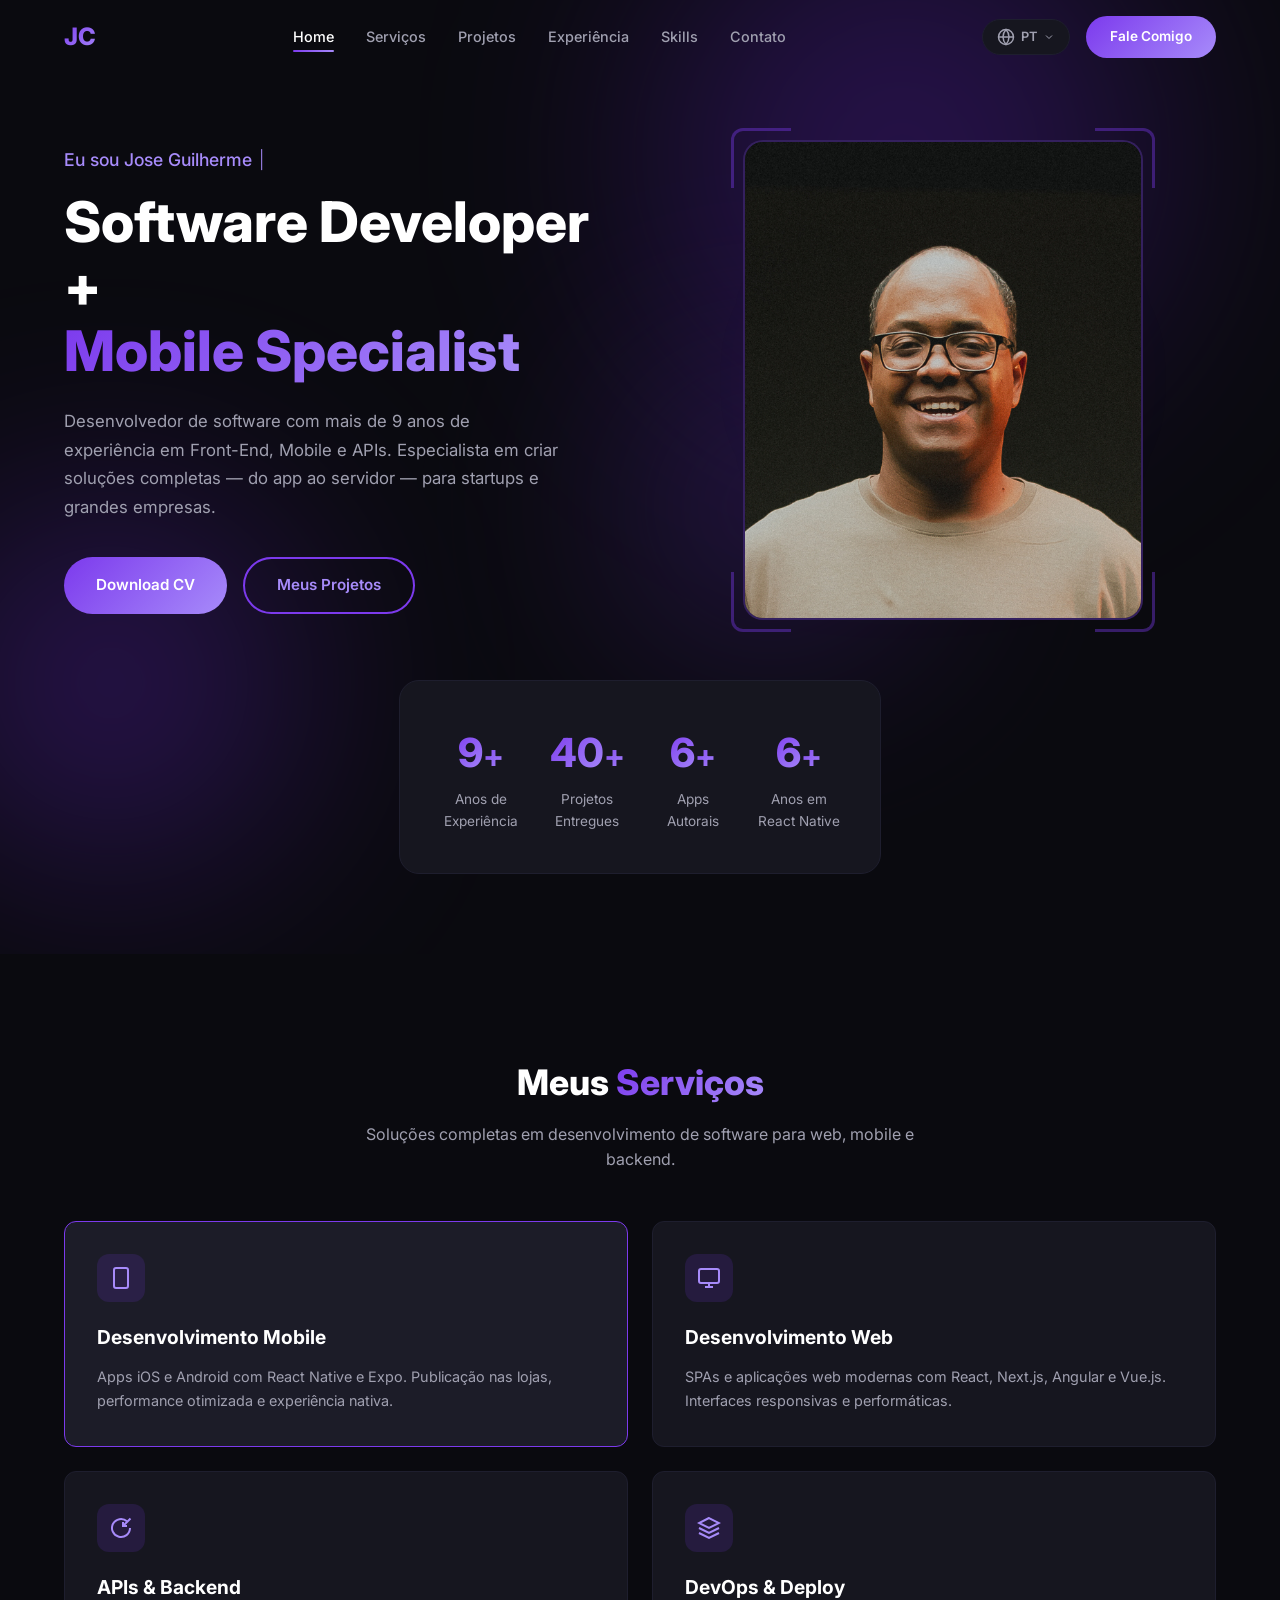
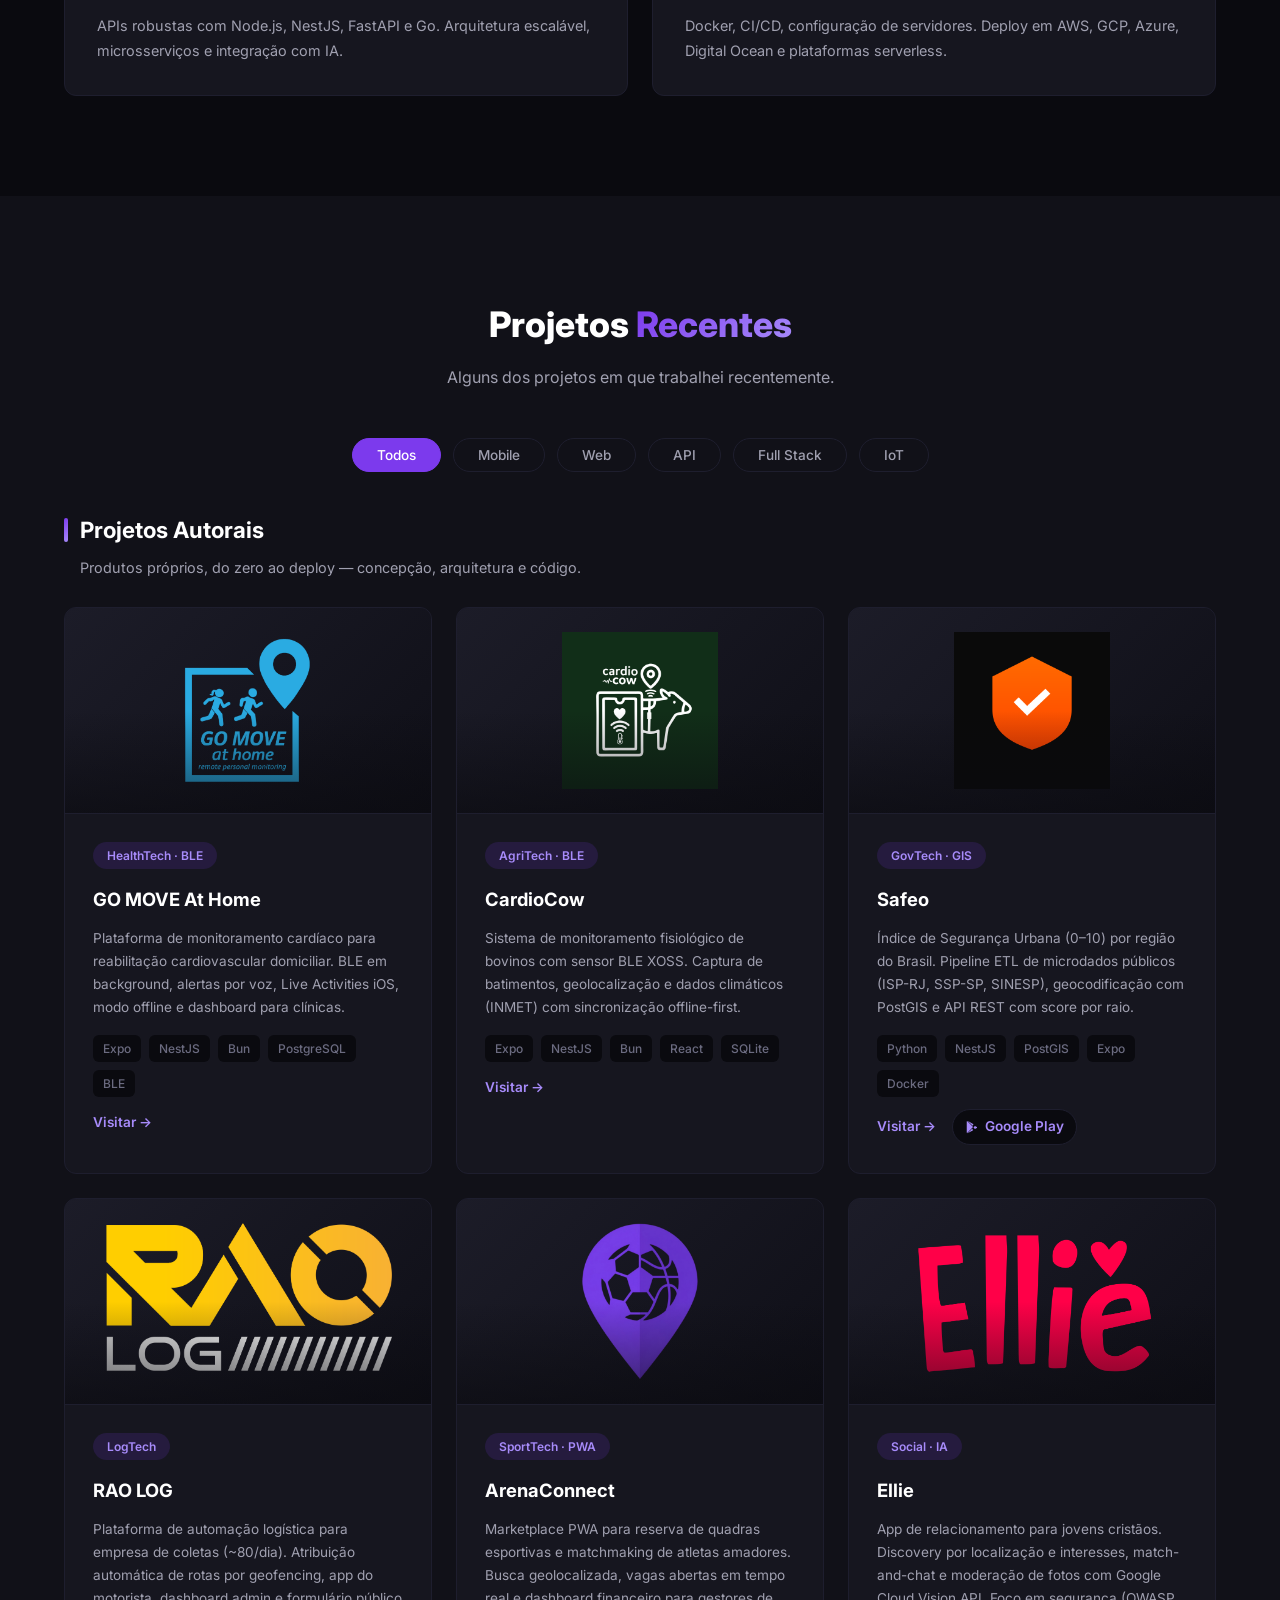
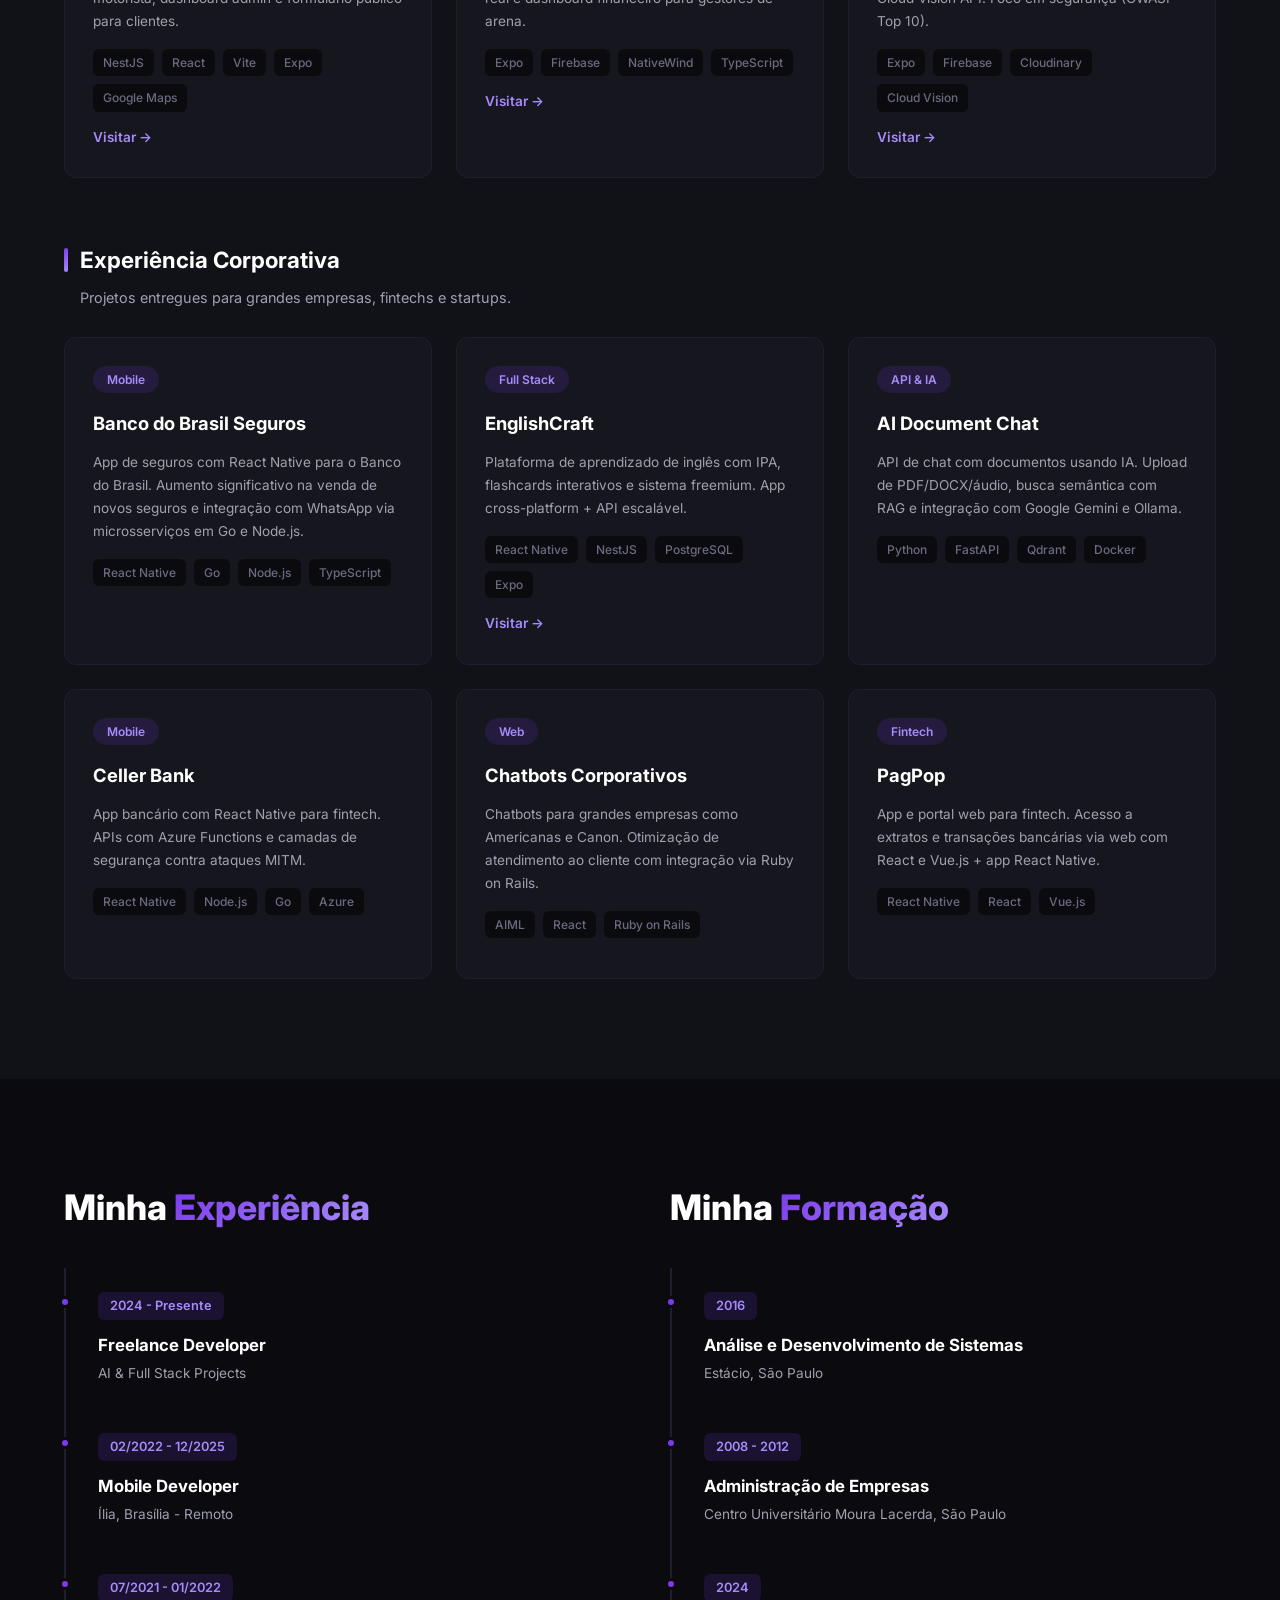
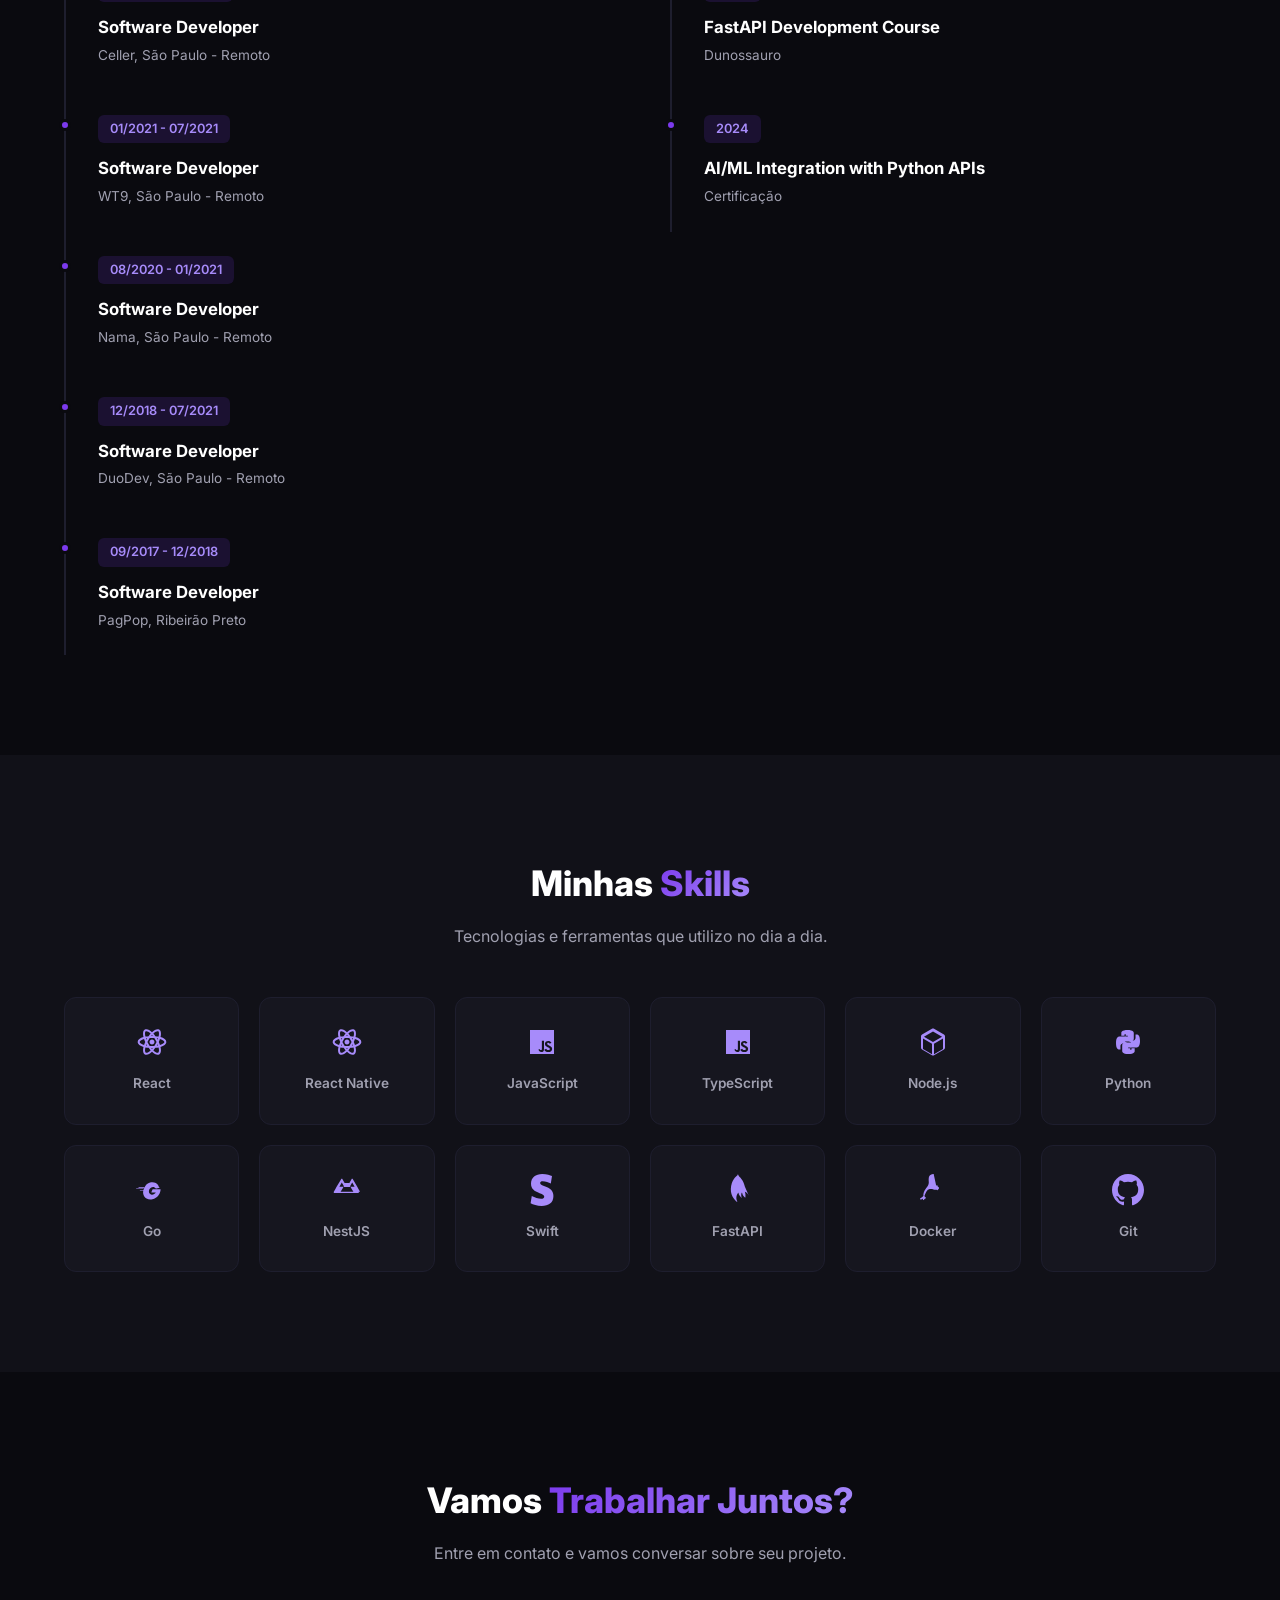
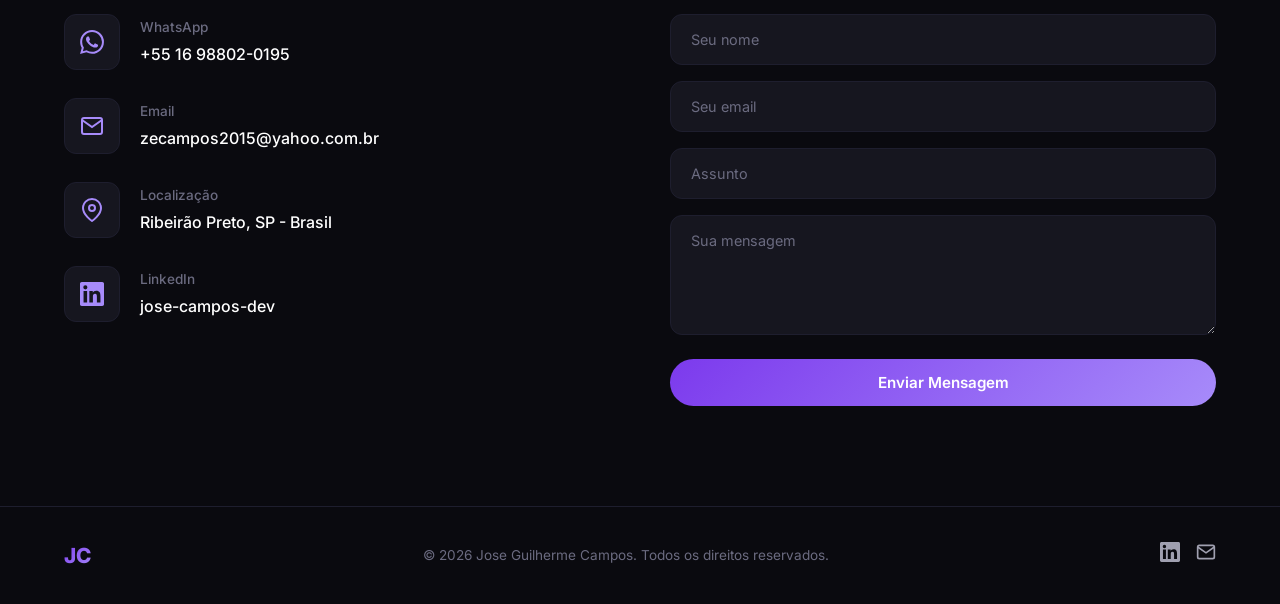
==== commit 830ae25e: "feat: add authored projects section with 6 personal apps Split #works into two grids — "Projetos Aut" ====
--- a/index.html
+++ b/index.html
@@ -94,12 +94,12 @@
           <p class="stats__label" data-i18n="stats.experience">Anos de<br>Experiência</p>
         </div>
         <div class="stats__item">
-          <span class="stats__number" data-count="30">0</span><span class="stats__plus">+</span>
+          <span class="stats__number" data-count="40">0</span><span class="stats__plus">+</span>
           <p class="stats__label" data-i18n="stats.projects">Projetos<br>Entregues</p>
         </div>
         <div class="stats__item">
-          <span class="stats__number" data-count="7">0</span><span class="stats__plus">+</span>
-          <p class="stats__label" data-i18n="stats.companies">Empresas<br>Atendidas</p>
+          <span class="stats__number" data-count="6">0</span><span class="stats__plus">+</span>
+          <p class="stats__label" data-i18n="stats.personal">Apps<br>Autorais</p>
         </div>
         <div class="stats__item">
           <span class="stats__number" data-count="6">0</span><span class="stats__plus">+</span>
@@ -159,72 +159,184 @@
         <button class="works__filter-btn" data-filter="mobile">Mobile</button>
         <button class="works__filter-btn" data-filter="web">Web</button>
         <button class="works__filter-btn" data-filter="api">API</button>
-      </div>
-
-      <div class="works__grid">
-        <div class="work-card" data-category="mobile">
-          <div class="work-card__content">
-            <span class="work-card__tag">Mobile</span>
-            <h3 class="work-card__title">Banco do Brasil Seguros</h3>
-            <p class="work-card__text" data-i18n="works.bb.text">App de seguros com React Native para o Banco do Brasil. Aumento significativo na venda de novos seguros e integração com WhatsApp via microsserviços em Go e Node.js.</p>
-            <div class="work-card__tech">
-              <span>React Native</span><span>Go</span><span>Node.js</span><span>TypeScript</span>
-            </div>
-          </div>
-        </div>
-
-        <div class="work-card" data-category="web api">
-          <div class="work-card__content">
-            <span class="work-card__tag">Full Stack</span>
-            <h3 class="work-card__title">EnglishCraft</h3>
-            <p class="work-card__text" data-i18n="works.englishcraft.text">Plataforma de aprendizado de inglês com IPA, flashcards interativos e sistema freemium. App cross-platform + API escalável.</p>
-            <div class="work-card__tech">
-              <span>React Native</span><span>NestJS</span><span>PostgreSQL</span><span>Expo</span>
-            </div>
-            <a href="https://englishcraft.pro" target="_blank" rel="noopener" class="work-card__link" data-i18n="works.visit">Visitar &rarr;</a>
-          </div>
-        </div>
-
-        <div class="work-card" data-category="api">
-          <div class="work-card__content">
-            <span class="work-card__tag">API & IA</span>
-            <h3 class="work-card__title">AI Document Chat</h3>
-            <p class="work-card__text" data-i18n="works.aichat.text">API de chat com documentos usando IA. Upload de PDF/DOCX/áudio, busca semântica com RAG e integração com Google Gemini e Ollama.</p>
-            <div class="work-card__tech">
-              <span>Python</span><span>FastAPI</span><span>Qdrant</span><span>Docker</span>
-            </div>
-          </div>
-        </div>
-
-        <div class="work-card" data-category="mobile">
-          <div class="work-card__content">
-            <span class="work-card__tag">Mobile</span>
-            <h3 class="work-card__title">Celler Bank</h3>
-            <p class="work-card__text" data-i18n="works.celler.text">App bancário com React Native para fintech. APIs com Azure Functions e camadas de segurança contra ataques MITM.</p>
-            <div class="work-card__tech">
-              <span>React Native</span><span>Node.js</span><span>Go</span><span>Azure</span>
-            </div>
-          </div>
-        </div>
-
-        <div class="work-card" data-category="web">
-          <div class="work-card__content">
-            <span class="work-card__tag">Web</span>
-            <h3 class="work-card__title" data-i18n="works.chatbots.title">Chatbots Corporativos</h3>
-            <p class="work-card__text" data-i18n="works.chatbots.text">Chatbots para grandes empresas como Americanas e Canon. Otimização de atendimento ao cliente com integração via Ruby on Rails.</p>
-            <div class="work-card__tech">
-              <span>AIML</span><span>React</span><span>Ruby on Rails</span>
-            </div>
-          </div>
-        </div>
-
-        <div class="work-card" data-category="mobile web">
-          <div class="work-card__content">
-            <span class="work-card__tag">Fintech</span>
-            <h3 class="work-card__title">PagPop</h3>
-            <p class="work-card__text" data-i18n="works.pagpop.text">App e portal web para fintech. Acesso a extratos e transações bancárias via web com React e Vue.js + app React Native.</p>
-            <div class="work-card__tech">
-              <span>React Native</span><span>React</span><span>Vue.js</span>
+        <button class="works__filter-btn" data-filter="fullstack" data-i18n="works.fullstack">Full Stack</button>
+        <button class="works__filter-btn" data-filter="iot">IoT</button>
+      </div>
+
+      <!-- Personal / Authored Projects -->
+      <div class="works__group">
+        <h3 class="works__group-title" data-i18n="works.personal.title">Projetos Autorais</h3>
+        <p class="works__group-subtitle" data-i18n="works.personal.subtitle">Produtos próprios, do zero ao deploy — concepção, arquitetura e código.</p>
+
+        <div class="works__grid">
+          <div class="work-card" data-category="mobile fullstack iot">
+            <div class="work-card__media">
+              <img src="assets/img/projects/gomoveathome.png" alt="GO MOVE At Home" loading="lazy">
+            </div>
+            <div class="work-card__content">
+              <span class="work-card__tag">HealthTech · BLE</span>
+              <h3 class="work-card__title">GO MOVE At Home</h3>
+              <p class="work-card__text" data-i18n="works.gomove.text">Plataforma de monitoramento cardíaco para reabilitação cardiovascular domiciliar. BLE em background, alertas por voz, Live Activities iOS, modo offline e dashboard para clínicas.</p>
+              <div class="work-card__tech">
+                <span>Expo</span><span>NestJS</span><span>Bun</span><span>PostgreSQL</span><span>BLE</span>
+              </div>
+              <a href="https://gomoveathome.com" target="_blank" rel="noopener" class="work-card__link" data-i18n="works.visit">Visitar &rarr;</a>
+            </div>
+          </div>
+
+          <div class="work-card" data-category="mobile fullstack iot">
+            <div class="work-card__media">
+              <img src="assets/img/projects/cardiocow.png" alt="CardioCow" loading="lazy">
+            </div>
+            <div class="work-card__content">
+              <span class="work-card__tag">AgriTech · BLE</span>
+              <h3 class="work-card__title">CardioCow</h3>
+              <p class="work-card__text" data-i18n="works.cardiocow.text">Sistema de monitoramento fisiológico de bovinos com sensor BLE XOSS. Captura de batimentos, geolocalização e dados climáticos (INMET) com sincronização offline-first.</p>
+              <div class="work-card__tech">
+                <span>Expo</span><span>NestJS</span><span>Bun</span><span>React</span><span>SQLite</span>
+              </div>
+              <a href="https://cardiocow.app" target="_blank" rel="noopener" class="work-card__link" data-i18n="works.visit">Visitar &rarr;</a>
+            </div>
+          </div>
+
+          <div class="work-card" data-category="api mobile fullstack">
+            <div class="work-card__media">
+              <img src="assets/img/projects/safeo.png" alt="Safeo" loading="lazy">
+            </div>
+            <div class="work-card__content">
+              <span class="work-card__tag">GovTech · GIS</span>
+              <h3 class="work-card__title">Safeo</h3>
+              <p class="work-card__text" data-i18n="works.safeo.text">Índice de Segurança Urbana (0–10) por região do Brasil. Pipeline ETL de microdados públicos (ISP-RJ, SSP-SP, SINESP), geocodificação com PostGIS e API REST com score por raio.</p>
+              <div class="work-card__tech">
+                <span>Python</span><span>NestJS</span><span>PostGIS</span><span>Expo</span><span>Docker</span>
+              </div>
+              <div class="work-card__links">
+                <a href="https://safeo.com.br" target="_blank" rel="noopener" class="work-card__link" data-i18n="works.visit">Visitar &rarr;</a>
+                <a href="https://play.google.com/store/apps/details?id=br.com.safeo.app" target="_blank" rel="noopener" class="work-card__link work-card__link--store">
+                  <svg width="14" height="14" viewBox="0 0 24 24" fill="currentColor" aria-hidden="true"><path d="M3.609 1.814 13.792 12 3.61 22.186a.996.996 0 0 1-.61-.92V2.734c0-.382.232-.713.61-.92zm10.89 10.893L17.026 10.18l3.197 1.748a1 1 0 0 1 0 1.749l-3.196 1.748-2.527-2.527zm-1.494 1.493L4.41 22.91l9.486-5.184-1.49-2.526zM4.41 1.092 13.005 9.7l1.49-2.527L4.412 1.09z"/></svg>
+                  Google Play
+                </a>
+              </div>
+            </div>
+          </div>
+
+          <div class="work-card" data-category="mobile web fullstack">
+            <div class="work-card__media">
+              <img src="assets/img/projects/raolog.png" alt="RAO LOG" loading="lazy">
+            </div>
+            <div class="work-card__content">
+              <span class="work-card__tag">LogTech</span>
+              <h3 class="work-card__title">RAO LOG</h3>
+              <p class="work-card__text" data-i18n="works.raolog.text">Plataforma de automação logística para empresa de coletas (~80/dia). Atribuição automática de rotas por geofencing, app do motorista, dashboard admin e formulário público para clientes.</p>
+              <div class="work-card__tech">
+                <span>NestJS</span><span>React</span><span>Vite</span><span>Expo</span><span>Google Maps</span>
+              </div>
+              <a href="https://raolog.com.br" target="_blank" rel="noopener" class="work-card__link" data-i18n="works.visit">Visitar &rarr;</a>
+            </div>
+          </div>
+
+          <div class="work-card" data-category="mobile web fullstack">
+            <div class="work-card__media">
+              <img src="assets/img/projects/arenaconnect.png" alt="ArenaConnect" loading="lazy">
+            </div>
+            <div class="work-card__content">
+              <span class="work-card__tag">SportTech · PWA</span>
+              <h3 class="work-card__title">ArenaConnect</h3>
+              <p class="work-card__text" data-i18n="works.arenaconnect.text">Marketplace PWA para reserva de quadras esportivas e matchmaking de atletas amadores. Busca geolocalizada, vagas abertas em tempo real e dashboard financeiro para gestores de arena.</p>
+              <div class="work-card__tech">
+                <span>Expo</span><span>Firebase</span><span>NativeWind</span><span>TypeScript</span>
+              </div>
+              <a href="https://arenaconnect.app" target="_blank" rel="noopener" class="work-card__link" data-i18n="works.visit">Visitar &rarr;</a>
+            </div>
+          </div>
+
+          <div class="work-card" data-category="mobile web fullstack">
+            <div class="work-card__media">
+              <img src="assets/img/projects/ellie.png" alt="Ellie" loading="lazy">
+            </div>
+            <div class="work-card__content">
+              <span class="work-card__tag">Social · IA</span>
+              <h3 class="work-card__title">Ellie</h3>
+              <p class="work-card__text" data-i18n="works.ellie.text">App de relacionamento para jovens cristãos. Discovery por localização e interesses, match-and-chat e moderação de fotos com Google Cloud Vision API. Foco em segurança (OWASP Top 10).</p>
+              <div class="work-card__tech">
+                <span>Expo</span><span>Firebase</span><span>Cloudinary</span><span>Cloud Vision</span>
+              </div>
+              <a href="https://ellieapp.com.br" target="_blank" rel="noopener" class="work-card__link" data-i18n="works.visit">Visitar &rarr;</a>
+            </div>
+          </div>
+        </div>
+      </div>
+
+      <!-- Corporate / Professional Experience -->
+      <div class="works__group">
+        <h3 class="works__group-title" data-i18n="works.corporate.title">Experiência Corporativa</h3>
+        <p class="works__group-subtitle" data-i18n="works.corporate.subtitle">Projetos entregues para grandes empresas, fintechs e startups.</p>
+
+        <div class="works__grid">
+          <div class="work-card" data-category="mobile">
+            <div class="work-card__content">
+              <span class="work-card__tag">Mobile</span>
+              <h3 class="work-card__title">Banco do Brasil Seguros</h3>
+              <p class="work-card__text" data-i18n="works.bb.text">App de seguros com React Native para o Banco do Brasil. Aumento significativo na venda de novos seguros e integração com WhatsApp via microsserviços em Go e Node.js.</p>
+              <div class="work-card__tech">
+                <span>React Native</span><span>Go</span><span>Node.js</span><span>TypeScript</span>
+              </div>
+            </div>
+          </div>
+
+          <div class="work-card" data-category="web api fullstack">
+            <div class="work-card__content">
+              <span class="work-card__tag">Full Stack</span>
+              <h3 class="work-card__title">EnglishCraft</h3>
+              <p class="work-card__text" data-i18n="works.englishcraft.text">Plataforma de aprendizado de inglês com IPA, flashcards interativos e sistema freemium. App cross-platform + API escalável.</p>
+              <div class="work-card__tech">
+                <span>React Native</span><span>NestJS</span><span>PostgreSQL</span><span>Expo</span>
+              </div>
+              <a href="https://englishcraft.pro" target="_blank" rel="noopener" class="work-card__link" data-i18n="works.visit">Visitar &rarr;</a>
+            </div>
+          </div>
+
+          <div class="work-card" data-category="api">
+            <div class="work-card__content">
+              <span class="work-card__tag">API & IA</span>
+              <h3 class="work-card__title">AI Document Chat</h3>
+              <p class="work-card__text" data-i18n="works.aichat.text">API de chat com documentos usando IA. Upload de PDF/DOCX/áudio, busca semântica com RAG e integração com Google Gemini e Ollama.</p>
+              <div class="work-card__tech">
+                <span>Python</span><span>FastAPI</span><span>Qdrant</span><span>Docker</span>
+              </div>
+            </div>
+          </div>
+
+          <div class="work-card" data-category="mobile">
+            <div class="work-card__content">
+              <span class="work-card__tag">Mobile</span>
+              <h3 class="work-card__title">Celler Bank</h3>
+              <p class="work-card__text" data-i18n="works.celler.text">App bancário com React Native para fintech. APIs com Azure Functions e camadas de segurança contra ataques MITM.</p>
+              <div class="work-card__tech">
+                <span>React Native</span><span>Node.js</span><span>Go</span><span>Azure</span>
+              </div>
+            </div>
+          </div>
+
+          <div class="work-card" data-category="web">
+            <div class="work-card__content">
+              <span class="work-card__tag">Web</span>
+              <h3 class="work-card__title" data-i18n="works.chatbots.title">Chatbots Corporativos</h3>
+              <p class="work-card__text" data-i18n="works.chatbots.text">Chatbots para grandes empresas como Americanas e Canon. Otimização de atendimento ao cliente com integração via Ruby on Rails.</p>
+              <div class="work-card__tech">
+                <span>AIML</span><span>React</span><span>Ruby on Rails</span>
+              </div>
+            </div>
+          </div>
+
+          <div class="work-card" data-category="mobile web fullstack">
+            <div class="work-card__content">
+              <span class="work-card__tag">Fintech</span>
+              <h3 class="work-card__title">PagPop</h3>
+              <p class="work-card__text" data-i18n="works.pagpop.text">App e portal web para fintech. Acesso a extratos e transações bancárias via web com React e Vue.js + app React Native.</p>
+              <div class="work-card__tech">
+                <span>React Native</span><span>React</span><span>Vue.js</span>
+              </div>
             </div>
           </div>
         </div>
--- a/assets/css/style.css
+++ b/assets/css/style.css
@@ -661,8 +661,73 @@
   display: none;
 }
 
+.work-card__media {
+  position: relative;
+  aspect-ratio: 16 / 9;
+  background: linear-gradient(135deg, #1c1c28, #0f0f17);
+  overflow: hidden;
+  border-bottom: 1px solid var(--border);
+}
+
+.work-card__media::after {
+  content: '';
+  position: absolute;
+  inset: 0;
+  background: linear-gradient(180deg, rgba(10,10,15,0) 50%, rgba(10,10,15,0.6) 100%);
+  pointer-events: none;
+}
+
+.work-card__media img {
+  width: 100%;
+  height: 100%;
+  object-fit: contain;
+  padding: 24px;
+  transition: transform var(--transition);
+}
+
+.work-card:hover .work-card__media img {
+  transform: scale(1.05);
+}
+
+.work-card__media--cover img {
+  object-fit: cover;
+  padding: 0;
+}
+
 .work-card__content {
   padding: 28px;
+}
+
+.works__group {
+  margin-bottom: 64px;
+}
+
+.works__group:last-child {
+  margin-bottom: 0;
+}
+
+.works__group-title {
+  font-size: 1.4rem;
+  font-weight: 700;
+  margin-bottom: 8px;
+  display: flex;
+  align-items: center;
+  gap: 12px;
+}
+
+.works__group-title::before {
+  content: '';
+  width: 4px;
+  height: 24px;
+  background: var(--gradient);
+  border-radius: 2px;
+}
+
+.works__group-subtitle {
+  color: var(--text-secondary);
+  font-size: 0.9rem;
+  margin-bottom: 28px;
+  margin-left: 16px;
 }
 
 .work-card__tag {
@@ -706,7 +771,9 @@
 }
 
 .work-card__link {
-  display: inline-block;
+  display: inline-flex;
+  align-items: center;
+  gap: 6px;
   color: var(--accent-light);
   font-weight: 600;
   font-size: 0.85rem;
@@ -714,6 +781,26 @@
 
 .work-card__link:hover {
   color: var(--accent);
+}
+
+.work-card__links {
+  display: flex;
+  flex-wrap: wrap;
+  gap: 16px;
+  align-items: center;
+}
+
+.work-card__link--store {
+  padding: 6px 12px;
+  border: 1px solid var(--border);
+  border-radius: 50px;
+  background: var(--bg-primary);
+  transition: all var(--transition);
+}
+
+.work-card__link--store:hover {
+  border-color: var(--accent);
+  background: rgba(124, 58, 237, 0.1);
 }
 
 /* ===== Timeline ===== */
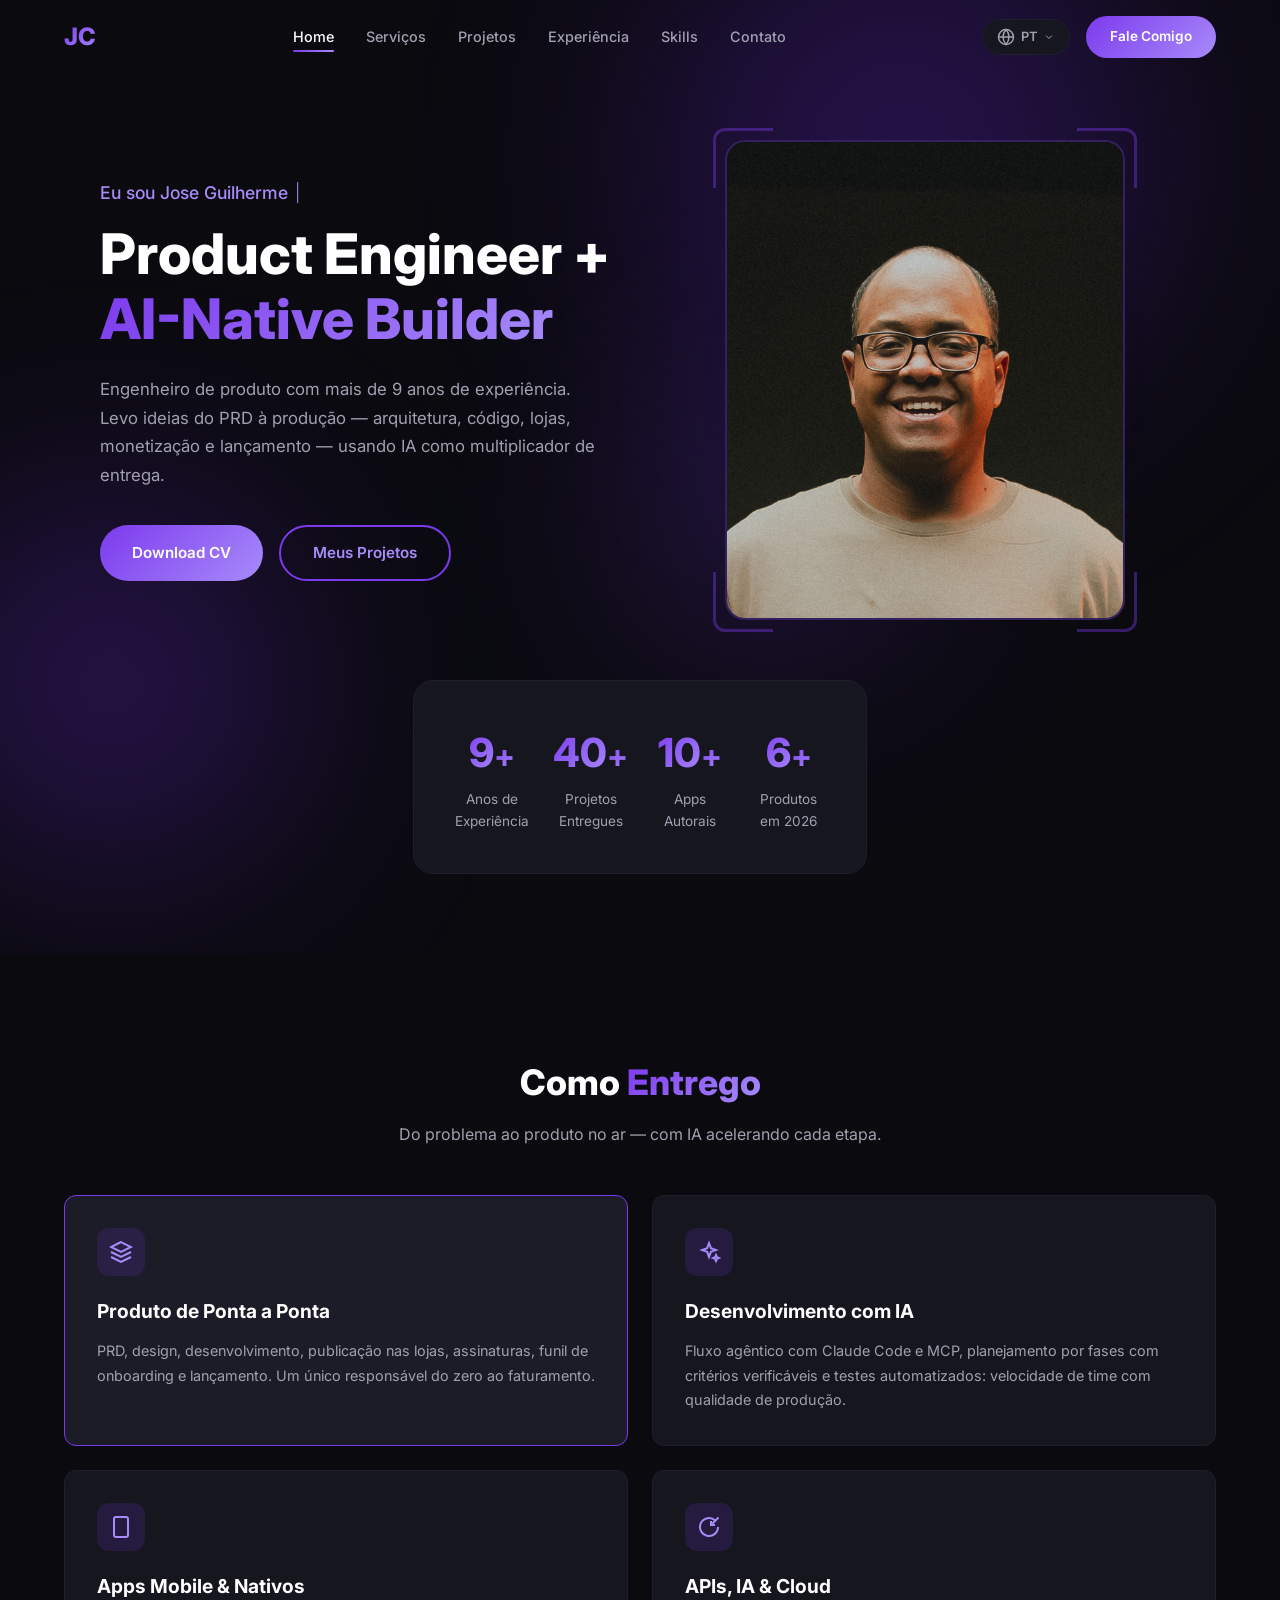
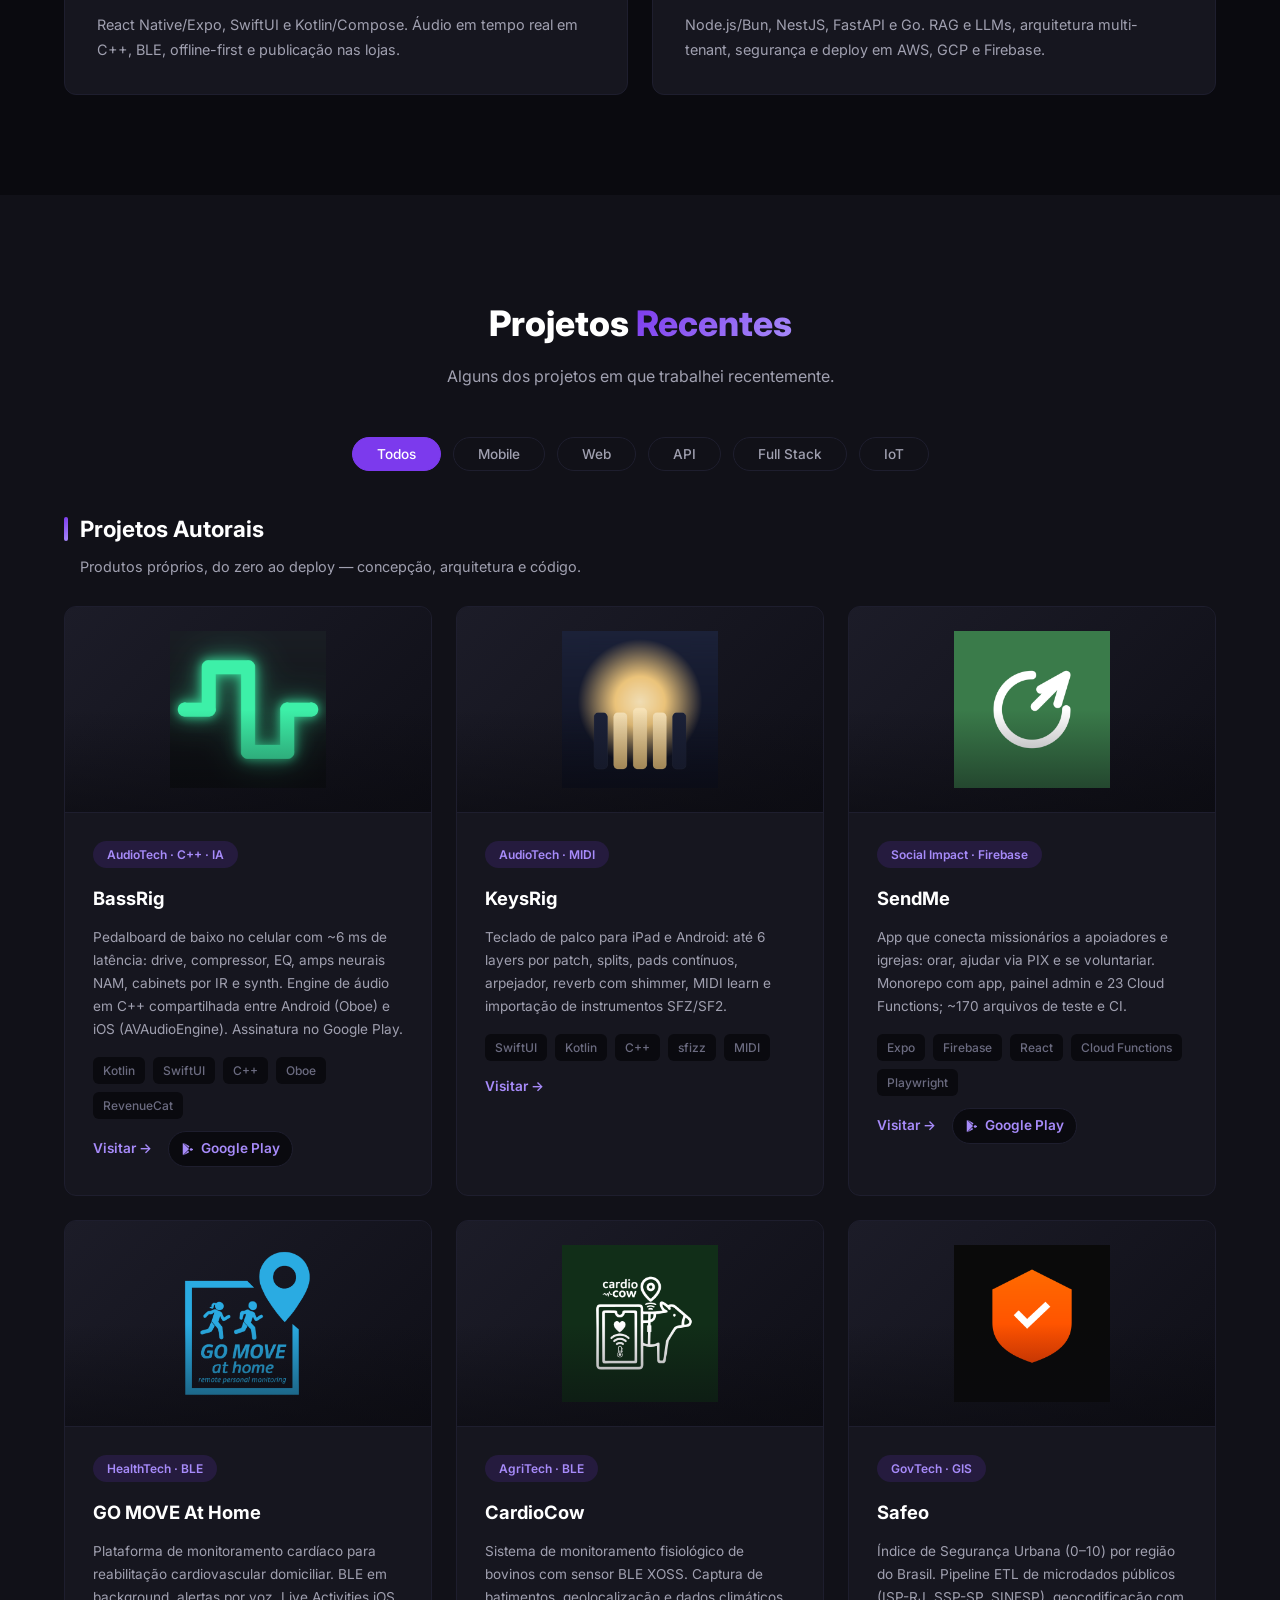
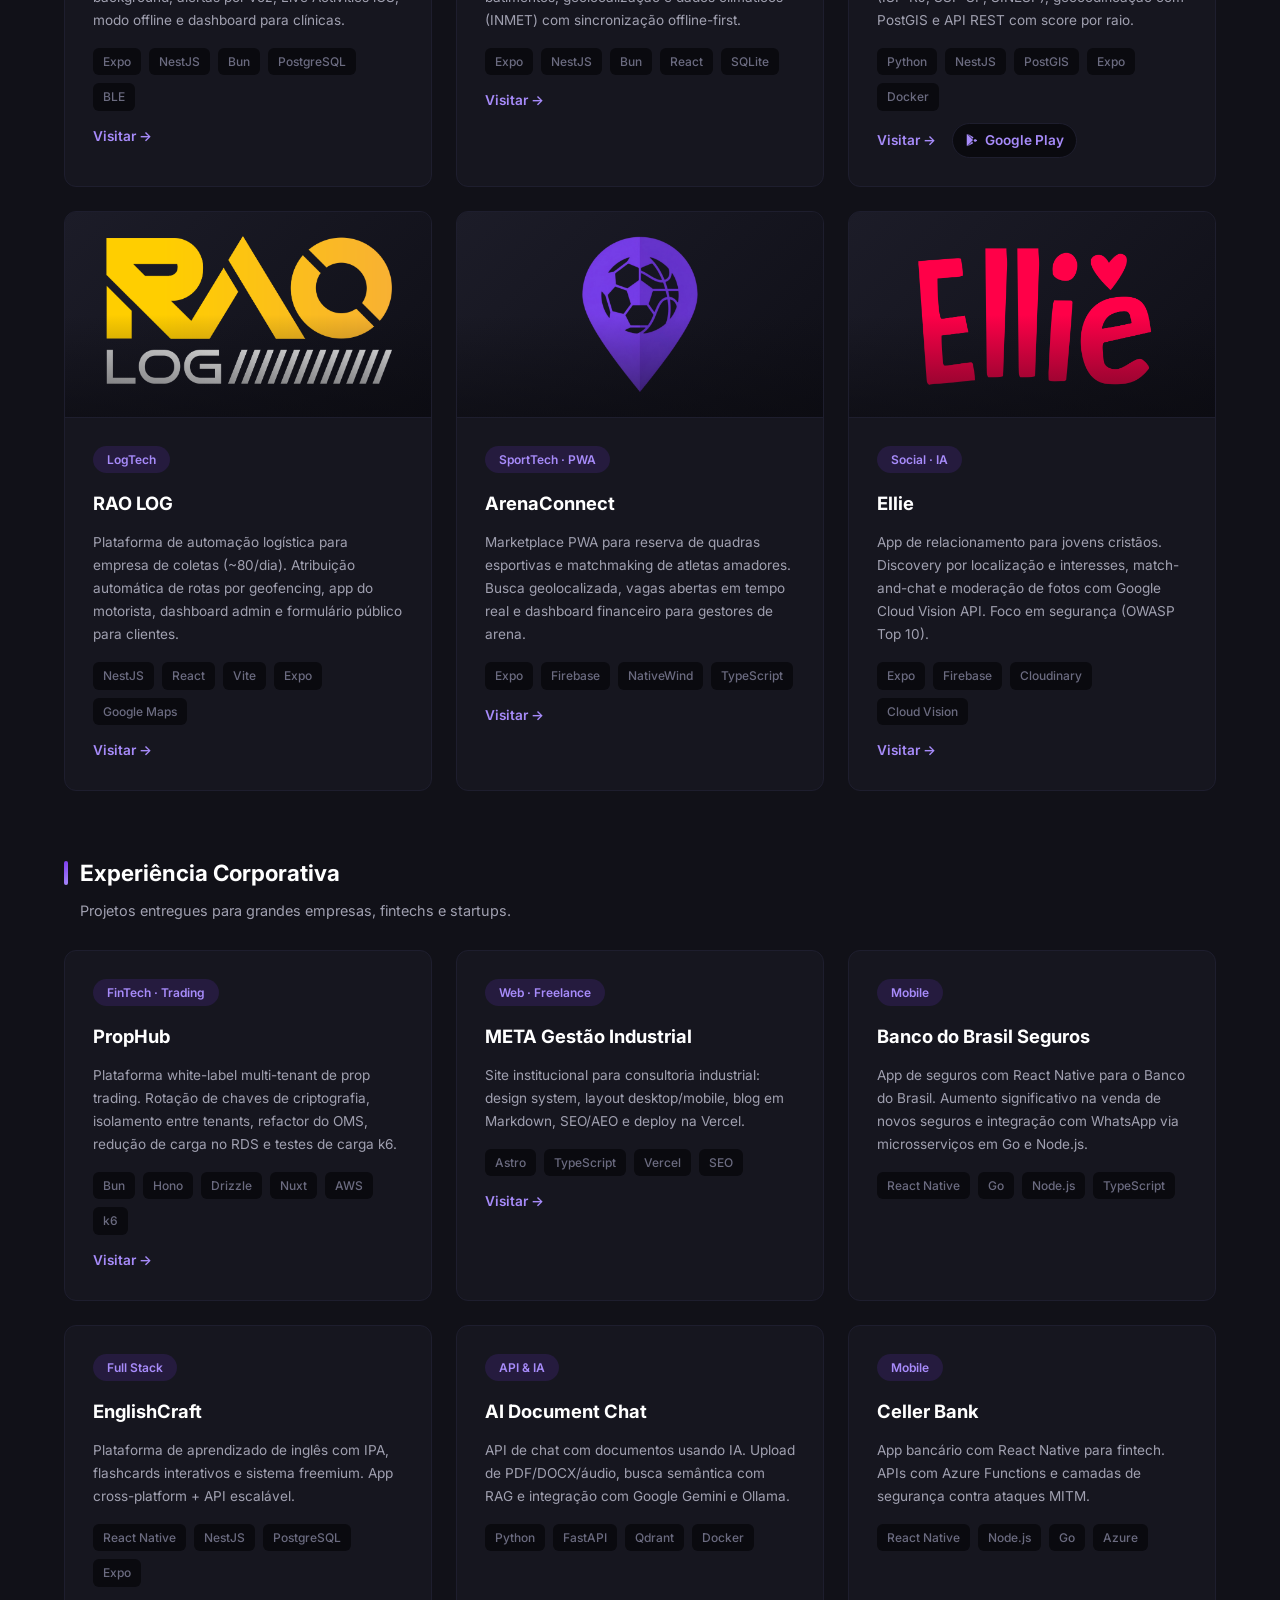
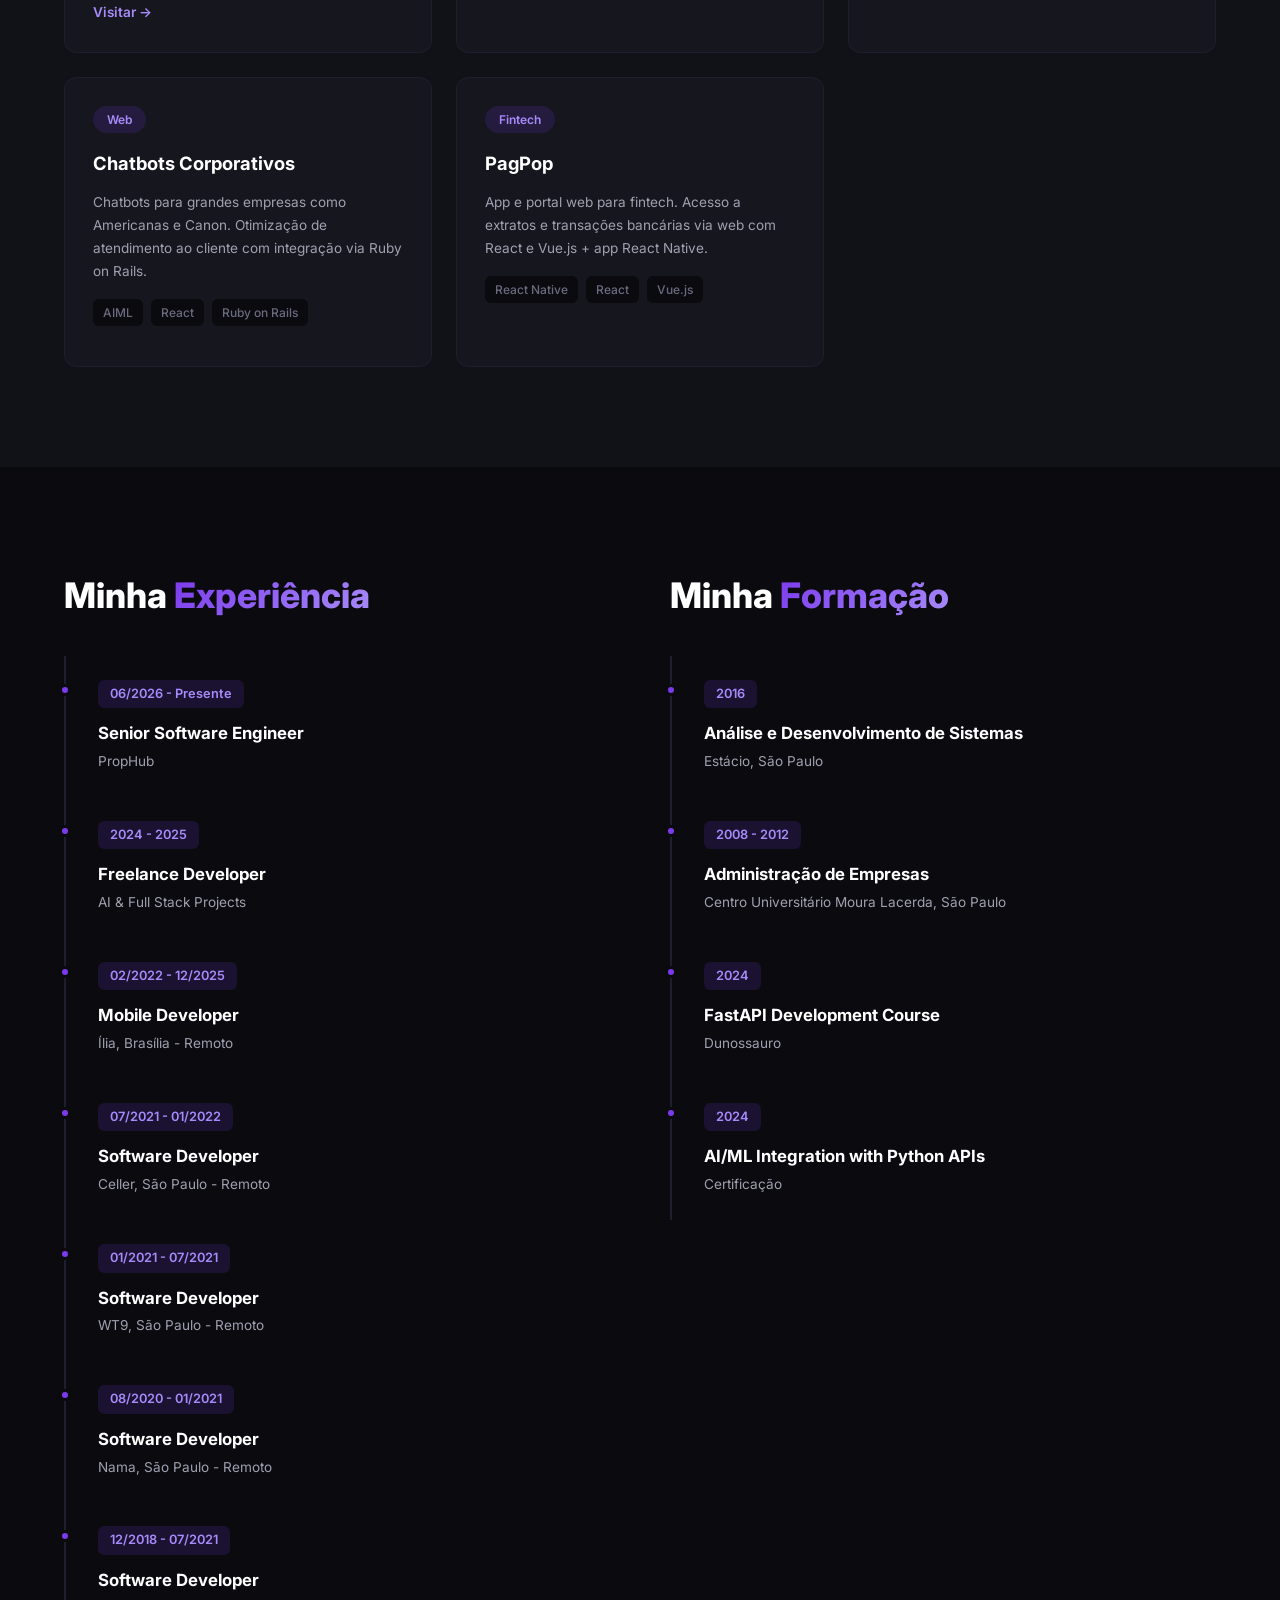
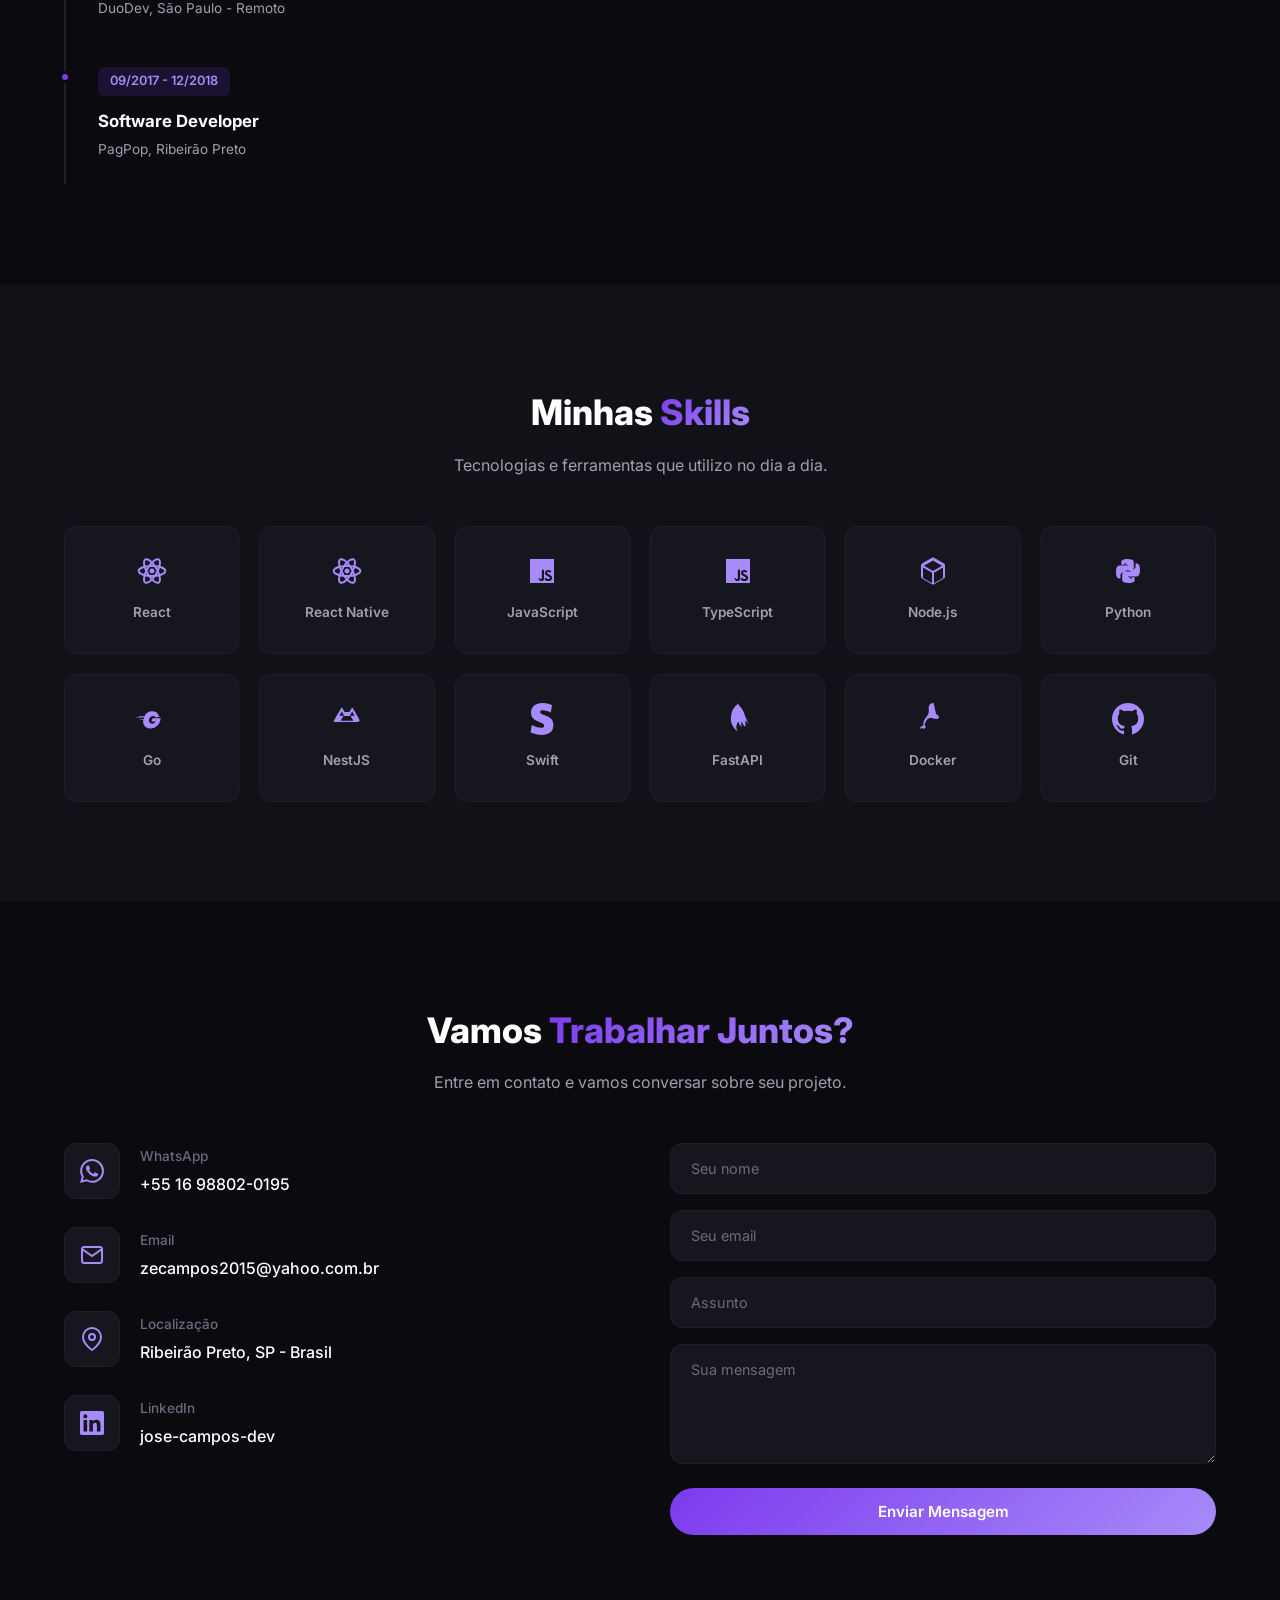
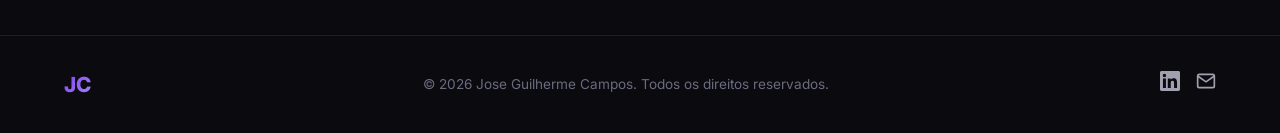
==== commit a0c10cf5: "feat: reposition portfolio as product engineer and add 2026 projects Updates hero, stats and service" ====
--- a/index.html
+++ b/index.html
@@ -3,8 +3,8 @@
 <head>
   <meta charset="UTF-8">
   <meta name="viewport" content="width=device-width, initial-scale=1.0">
-  <title>Jose Guilherme Campos - Software Developer</title>
-  <meta name="description" content="Desenvolvedor de software com mais de 9 anos de experiência em Front-End, Mobile e APIs. Especialista em React, React Native, Node.js, Python e TypeScript.">
+  <title>Jose Guilherme Campos - Product Engineer</title>
+  <meta name="description" content="Engenheiro de produto com mais de 9 anos de experiência. Do PRD à produção — mobile, web, APIs e IA — usando IA como multiplicador de entrega.">
   <link rel="preconnect" href="https://fonts.googleapis.com">
   <link rel="preconnect" href="https://fonts.gstatic.com" crossorigin>
   <link href="https://fonts.googleapis.com/css2?family=Inter:wght@400;500;600;700;800&display=swap" rel="stylesheet">
@@ -66,10 +66,10 @@
           <span class="hero__hi" id="hero-hi"></span>
           <span class="hero__cursor">|</span>
         </p>
-        <h1 class="hero__title">Software Developer +<br><span class="text-gradient">Mobile Specialist</span></h1>
-        <p class="hero__description" data-i18n="hero.description">Desenvolvedor de software com mais de 9 anos de experiência em Front-End, Mobile e APIs. Especialista em criar soluções completas — do app ao servidor — para startups e grandes empresas.</p>
+        <h1 class="hero__title">Product Engineer +<br><span class="text-gradient">AI-Native Builder</span></h1>
+        <p class="hero__description" data-i18n="hero.description">Engenheiro de produto com mais de 9 anos de experiência. Levo ideias do PRD à produção — arquitetura, código, lojas, monetização e lançamento — usando IA como multiplicador de entrega.</p>
         <div class="hero__actions">
-          <a href="assets/cv_jose_campos.pdf" download class="btn btn--primary" data-i18n="hero.downloadCv">Download CV</a>
+          <a href="assets/cv_jose_campos.pdf" download class="btn btn--primary" data-i18n="hero.downloadCv" data-i18n-href="hero.cvHref">Download CV</a>
           <a href="#works" class="btn btn--outline" data-i18n="hero.myProjects">Meus Projetos</a>
         </div>
       </div>
@@ -98,12 +98,12 @@
           <p class="stats__label" data-i18n="stats.projects">Projetos<br>Entregues</p>
         </div>
         <div class="stats__item">
-          <span class="stats__number" data-count="6">0</span><span class="stats__plus">+</span>
+          <span class="stats__number" data-count="10">0</span><span class="stats__plus">+</span>
           <p class="stats__label" data-i18n="stats.personal">Apps<br>Autorais</p>
         </div>
         <div class="stats__item">
           <span class="stats__number" data-count="6">0</span><span class="stats__plus">+</span>
-          <p class="stats__label" data-i18n="stats.reactNative">Anos em<br>React Native</p>
+          <p class="stats__label" data-i18n="stats.products2026">Produtos<br>em 2026</p>
         </div>
       </div>
     </div>
@@ -112,37 +112,37 @@
   <!-- Services -->
   <section class="section" id="services">
     <div class="container">
-      <h2 class="section__title" data-i18n="services.title" data-i18n-html="true">Meus <span class="text-gradient">Serviços</span></h2>
-      <p class="section__subtitle" data-i18n="services.subtitle">Soluções completas em desenvolvimento de software para web, mobile e backend.</p>
+      <h2 class="section__title" data-i18n="services.title" data-i18n-html="true">Como <span class="text-gradient">Entrego</span></h2>
+      <p class="section__subtitle" data-i18n="services.subtitle">Do problema ao produto no ar — com IA acelerando cada etapa.</p>
 
       <div class="services__grid">
         <div class="service-card service-card--active">
           <div class="service-card__icon">
-            <svg width="24" height="24" viewBox="0 0 24 24" fill="none" stroke="currentColor" stroke-width="2"><rect x="5" y="2" width="14" height="20" rx="2" ry="2"/><line x1="12" y1="18" x2="12.01" y2="18"/></svg>
-          </div>
-          <h3 class="service-card__title" data-i18n="services.mobile.title">Desenvolvimento Mobile</h3>
-          <p class="service-card__text" data-i18n="services.mobile.text">Apps iOS e Android com React Native e Expo. Publicação nas lojas, performance otimizada e experiência nativa.</p>
+            <svg width="24" height="24" viewBox="0 0 24 24" fill="none" stroke="currentColor" stroke-width="2"><path d="M12 2L2 7l10 5 10-5-10-5z"/><path d="M2 17l10 5 10-5"/><path d="M2 12l10 5 10-5"/></svg>
+          </div>
+          <h3 class="service-card__title" data-i18n="services.product.title">Produto de Ponta a Ponta</h3>
+          <p class="service-card__text" data-i18n="services.product.text">PRD, design, desenvolvimento, publicação nas lojas, assinaturas, funil de onboarding e lançamento. Um único responsável do zero ao faturamento.</p>
         </div>
         <div class="service-card">
           <div class="service-card__icon">
-            <svg width="24" height="24" viewBox="0 0 24 24" fill="none" stroke="currentColor" stroke-width="2"><rect x="2" y="3" width="20" height="14" rx="2" ry="2"/><line x1="8" y1="21" x2="16" y2="21"/><line x1="12" y1="17" x2="12" y2="21"/></svg>
-          </div>
-          <h3 class="service-card__title" data-i18n="services.web.title">Desenvolvimento Web</h3>
-          <p class="service-card__text" data-i18n="services.web.text">SPAs e aplicações web modernas com React, Next.js, Angular e Vue.js. Interfaces responsivas e performáticas.</p>
+            <svg width="24" height="24" viewBox="0 0 24 24" fill="none" stroke="currentColor" stroke-width="2"><path d="M12 3l1.9 5.1L19 10l-5.1 1.9L12 17l-1.9-5.1L5 10l5.1-1.9L12 3z"/><path d="M19 15l.9 2.1L22 18l-2.1.9L19 21l-.9-2.1L16 18l2.1-.9L19 15z"/></svg>
+          </div>
+          <h3 class="service-card__title" data-i18n="services.ai.title">Desenvolvimento com IA</h3>
+          <p class="service-card__text" data-i18n="services.ai.text">Fluxo agêntico com Claude Code e MCP, planejamento por fases com critérios verificáveis e testes automatizados: velocidade de time com qualidade de produção.</p>
+        </div>
+        <div class="service-card">
+          <div class="service-card__icon">
+            <svg width="24" height="24" viewBox="0 0 24 24" fill="none" stroke="currentColor" stroke-width="2"><rect x="5" y="2" width="14" height="20" rx="2" ry="2"/><line x1="12" y1="18" x2="12.01" y2="18"/></svg>
+          </div>
+          <h3 class="service-card__title" data-i18n="services.mobile.title">Apps Mobile &amp; Nativos</h3>
+          <p class="service-card__text" data-i18n="services.mobile.text">React Native/Expo, SwiftUI e Kotlin/Compose. Áudio em tempo real em C++, BLE, offline-first e publicação nas lojas.</p>
         </div>
         <div class="service-card">
           <div class="service-card__icon">
             <svg width="24" height="24" viewBox="0 0 24 24" fill="none" stroke="currentColor" stroke-width="2"><path d="M18 10h-4V6"/><path d="M14 10l7.5-7.5"/><path d="M21 12a9 9 0 1 1-3-6.7"/></svg>
           </div>
-          <h3 class="service-card__title" data-i18n="services.api.title">APIs & Backend</h3>
-          <p class="service-card__text" data-i18n="services.api.text">APIs robustas com Node.js, NestJS, FastAPI e Go. Arquitetura escalável, microsserviços e integração com IA.</p>
-        </div>
-        <div class="service-card">
-          <div class="service-card__icon">
-            <svg width="24" height="24" viewBox="0 0 24 24" fill="none" stroke="currentColor" stroke-width="2"><path d="M12 2L2 7l10 5 10-5-10-5z"/><path d="M2 17l10 5 10-5"/><path d="M2 12l10 5 10-5"/></svg>
-          </div>
-          <h3 class="service-card__title" data-i18n="services.devops.title">DevOps & Deploy</h3>
-          <p class="service-card__text" data-i18n="services.devops.text">Docker, CI/CD, configuração de servidores. Deploy em AWS, GCP, Azure, Digital Ocean e plataformas serverless.</p>
+          <h3 class="service-card__title" data-i18n="services.api.title">APIs, IA &amp; Cloud</h3>
+          <p class="service-card__text" data-i18n="services.api.text">Node.js/Bun, NestJS, FastAPI e Go. RAG e LLMs, arquitetura multi-tenant, segurança e deploy em AWS, GCP e Firebase.</p>
         </div>
       </div>
     </div>
@@ -169,6 +169,63 @@
         <p class="works__group-subtitle" data-i18n="works.personal.subtitle">Produtos próprios, do zero ao deploy — concepção, arquitetura e código.</p>
 
         <div class="works__grid">
+          <div class="work-card" data-category="mobile">
+            <div class="work-card__media">
+              <img src="assets/img/projects/bassrig.png" alt="BassRig" loading="lazy">
+            </div>
+            <div class="work-card__content">
+              <span class="work-card__tag">AudioTech · C++ · IA</span>
+              <h3 class="work-card__title">BassRig</h3>
+              <p class="work-card__text" data-i18n="works.bassrig.text">Pedalboard de baixo no celular com ~6 ms de latência: drive, compressor, EQ, amps neurais NAM, cabinets por IR e synth. Engine de áudio em C++ compartilhada entre Android (Oboe) e iOS (AVAudioEngine). Assinatura no Google Play.</p>
+              <div class="work-card__tech">
+                <span>Kotlin</span><span>SwiftUI</span><span>C++</span><span>Oboe</span><span>RevenueCat</span>
+              </div>
+              <div class="work-card__links">
+                <a href="https://skyzeaudio.web.app" target="_blank" rel="noopener" class="work-card__link" data-i18n="works.visit">Visitar &rarr;</a>
+                <a href="https://play.google.com/store/apps/details?id=com.bassrig" target="_blank" rel="noopener" class="work-card__link work-card__link--store">
+                  <svg width="14" height="14" viewBox="0 0 24 24" fill="currentColor" aria-hidden="true"><path d="M3.609 1.814 13.792 12 3.61 22.186a.996.996 0 0 1-.61-.92V2.734c0-.382.232-.713.61-.92zm10.89 10.893L17.026 10.18l3.197 1.748a1 1 0 0 1 0 1.749l-3.196 1.748-2.527-2.527zm-1.494 1.493L4.41 22.91l9.486-5.184-1.49-2.526zM4.41 1.092 13.005 9.7l1.49-2.527L4.412 1.09z"/></svg>
+                  Google Play
+                </a>
+              </div>
+            </div>
+          </div>
+
+          <div class="work-card" data-category="mobile">
+            <div class="work-card__media">
+              <img src="assets/img/projects/keysrig.png" alt="KeysRig" loading="lazy">
+            </div>
+            <div class="work-card__content">
+              <span class="work-card__tag">AudioTech · MIDI</span>
+              <h3 class="work-card__title">KeysRig</h3>
+              <p class="work-card__text" data-i18n="works.keysrig.text">Teclado de palco para iPad e Android: até 6 layers por patch, splits, pads contínuos, arpejador, reverb com shimmer, MIDI learn e importação de instrumentos SFZ/SF2.</p>
+              <div class="work-card__tech">
+                <span>SwiftUI</span><span>Kotlin</span><span>C++</span><span>sfizz</span><span>MIDI</span>
+              </div>
+              <a href="https://skyzeaudio.web.app" target="_blank" rel="noopener" class="work-card__link" data-i18n="works.visit">Visitar &rarr;</a>
+            </div>
+          </div>
+
+          <div class="work-card" data-category="mobile web fullstack">
+            <div class="work-card__media">
+              <img src="assets/img/projects/sendme.png" alt="SendMe" loading="lazy">
+            </div>
+            <div class="work-card__content">
+              <span class="work-card__tag">Social Impact · Firebase</span>
+              <h3 class="work-card__title">SendMe</h3>
+              <p class="work-card__text" data-i18n="works.sendme.text">App que conecta missionários a apoiadores e igrejas: orar, ajudar via PIX e se voluntariar. Monorepo com app, painel admin e 23 Cloud Functions; ~170 arquivos de teste e CI.</p>
+              <div class="work-card__tech">
+                <span>Expo</span><span>Firebase</span><span>React</span><span>Cloud Functions</span><span>Playwright</span>
+              </div>
+              <div class="work-card__links">
+                <a href="https://sendme.app.br" target="_blank" rel="noopener" class="work-card__link" data-i18n="works.visit">Visitar &rarr;</a>
+                <a href="https://play.google.com/store/apps/details?id=app.sendme" target="_blank" rel="noopener" class="work-card__link work-card__link--store">
+                  <svg width="14" height="14" viewBox="0 0 24 24" fill="currentColor" aria-hidden="true"><path d="M3.609 1.814 13.792 12 3.61 22.186a.996.996 0 0 1-.61-.92V2.734c0-.382.232-.713.61-.92zm10.89 10.893L17.026 10.18l3.197 1.748a1 1 0 0 1 0 1.749l-3.196 1.748-2.527-2.527zm-1.494 1.493L4.41 22.91l9.486-5.184-1.49-2.526zM4.41 1.092 13.005 9.7l1.49-2.527L4.412 1.09z"/></svg>
+                  Google Play
+                </a>
+              </div>
+            </div>
+          </div>
+
           <div class="work-card" data-category="mobile fullstack iot">
             <div class="work-card__media">
               <img src="assets/img/projects/gomoveathome.png" alt="GO MOVE At Home" loading="lazy">
@@ -273,6 +330,30 @@
         <p class="works__group-subtitle" data-i18n="works.corporate.subtitle">Projetos entregues para grandes empresas, fintechs e startups.</p>
 
         <div class="works__grid">
+          <div class="work-card" data-category="web api fullstack">
+            <div class="work-card__content">
+              <span class="work-card__tag">FinTech · Trading</span>
+              <h3 class="work-card__title">PropHub</h3>
+              <p class="work-card__text" data-i18n="works.prophub.text">Plataforma white-label multi-tenant de prop trading. Rotação de chaves de criptografia, isolamento entre tenants, refactor do OMS, redução de carga no RDS e testes de carga k6.</p>
+              <div class="work-card__tech">
+                <span>Bun</span><span>Hono</span><span>Drizzle</span><span>Nuxt</span><span>AWS</span><span>k6</span>
+              </div>
+              <a href="https://prophub.tech" target="_blank" rel="noopener" class="work-card__link" data-i18n="works.visit">Visitar &rarr;</a>
+            </div>
+          </div>
+
+          <div class="work-card" data-category="web">
+            <div class="work-card__content">
+              <span class="work-card__tag" data-i18n="works.meta.tag">Web · Freelance</span>
+              <h3 class="work-card__title">META Gestão Industrial</h3>
+              <p class="work-card__text" data-i18n="works.meta.text">Site institucional para consultoria industrial: design system, layout desktop/mobile, blog em Markdown, SEO/AEO e deploy na Vercel.</p>
+              <div class="work-card__tech">
+                <span>Astro</span><span>TypeScript</span><span>Vercel</span><span>SEO</span>
+              </div>
+              <a href="https://www.metagestaoindustrial.com.br" target="_blank" rel="noopener" class="work-card__link" data-i18n="works.visit">Visitar &rarr;</a>
+            </div>
+          </div>
+
           <div class="work-card" data-category="mobile">
             <div class="work-card__content">
               <span class="work-card__tag">Mobile</span>
@@ -352,7 +433,12 @@
           <h2 class="section__title section__title--left" data-i18n="experience.title" data-i18n-html="true">Minha <span class="text-gradient">Experiência</span></h2>
           <div class="timeline">
             <div class="timeline__item">
-              <span class="timeline__date" data-i18n="experience.freelance.date">2024 - Presente</span>
+              <span class="timeline__date" data-i18n="experience.prophub.date">06/2026 - Presente</span>
+              <h3 class="timeline__title">Senior Software Engineer</h3>
+              <p class="timeline__company">PropHub</p>
+            </div>
+            <div class="timeline__item">
+              <span class="timeline__date" data-i18n="experience.freelance.date">2024 - 2025</span>
               <h3 class="timeline__title">Freelance Developer</h3>
               <p class="timeline__company">AI & Full Stack Projects</p>
             </div>
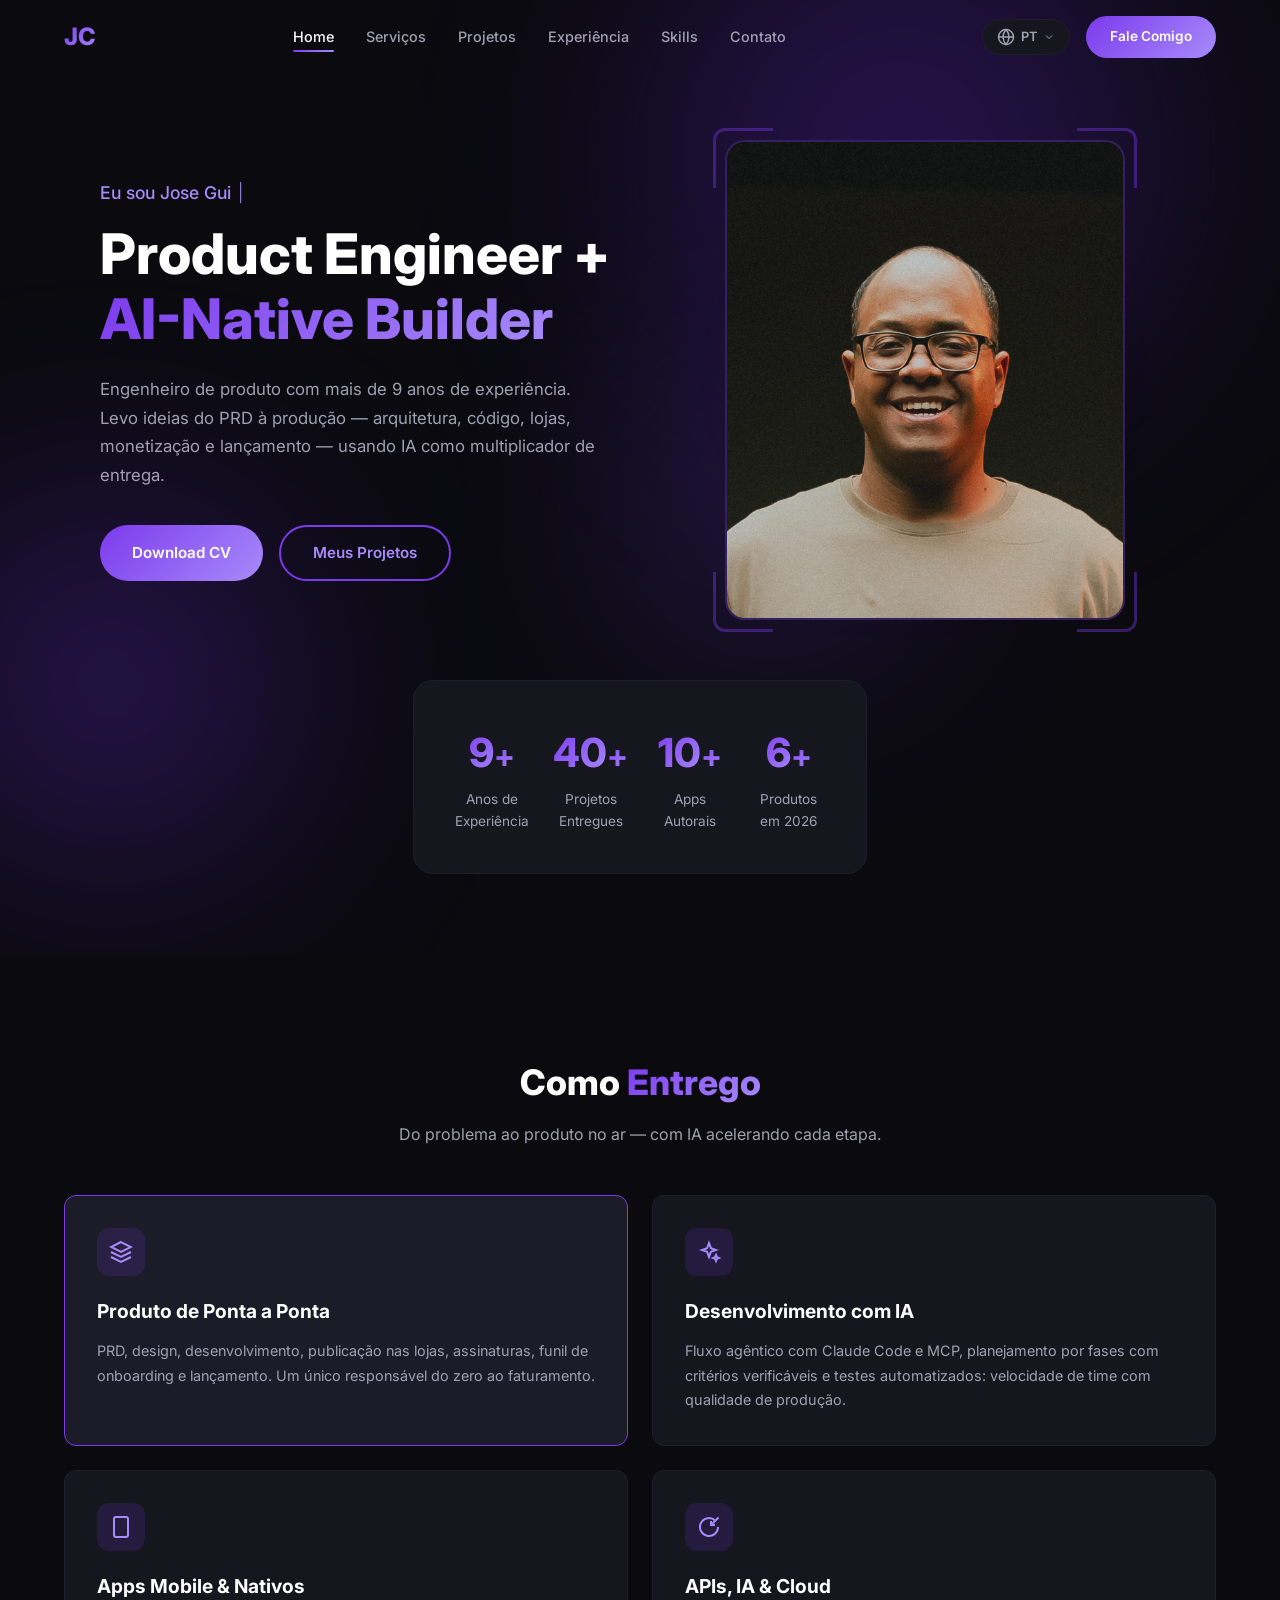
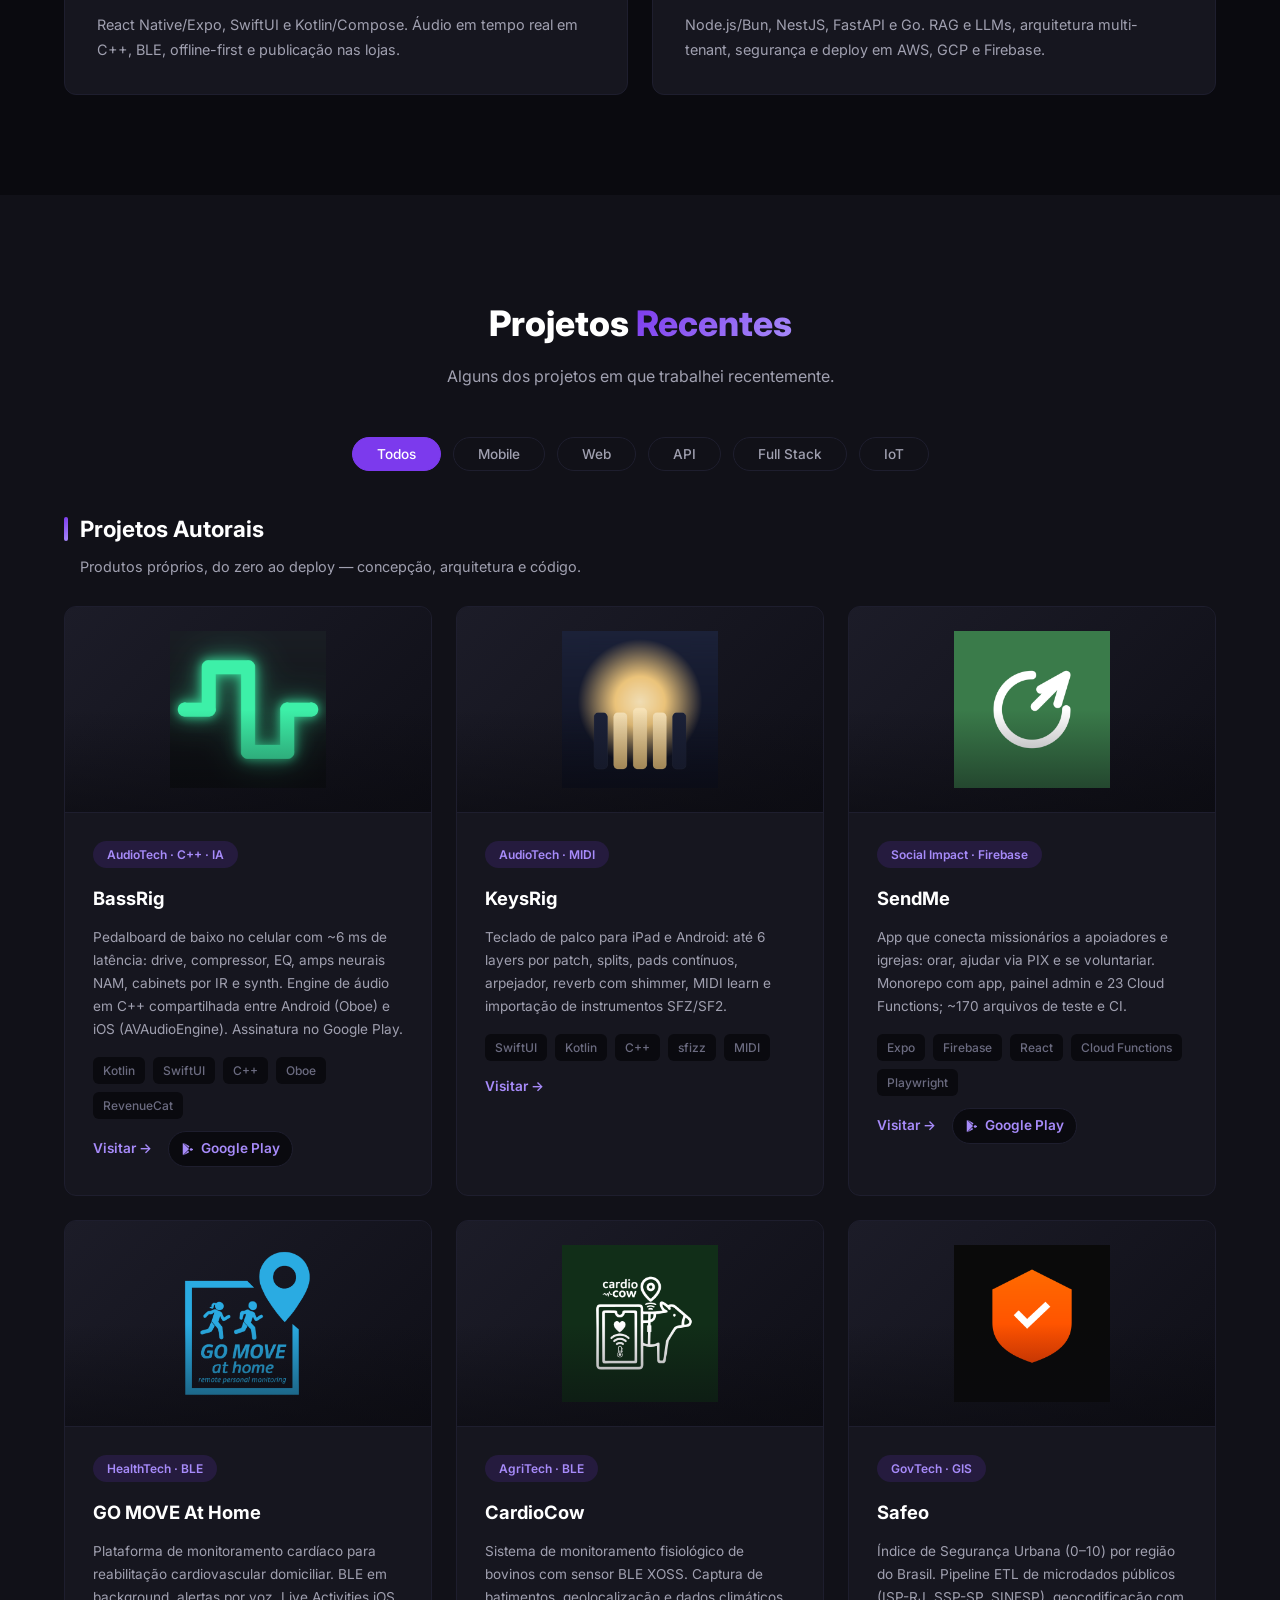
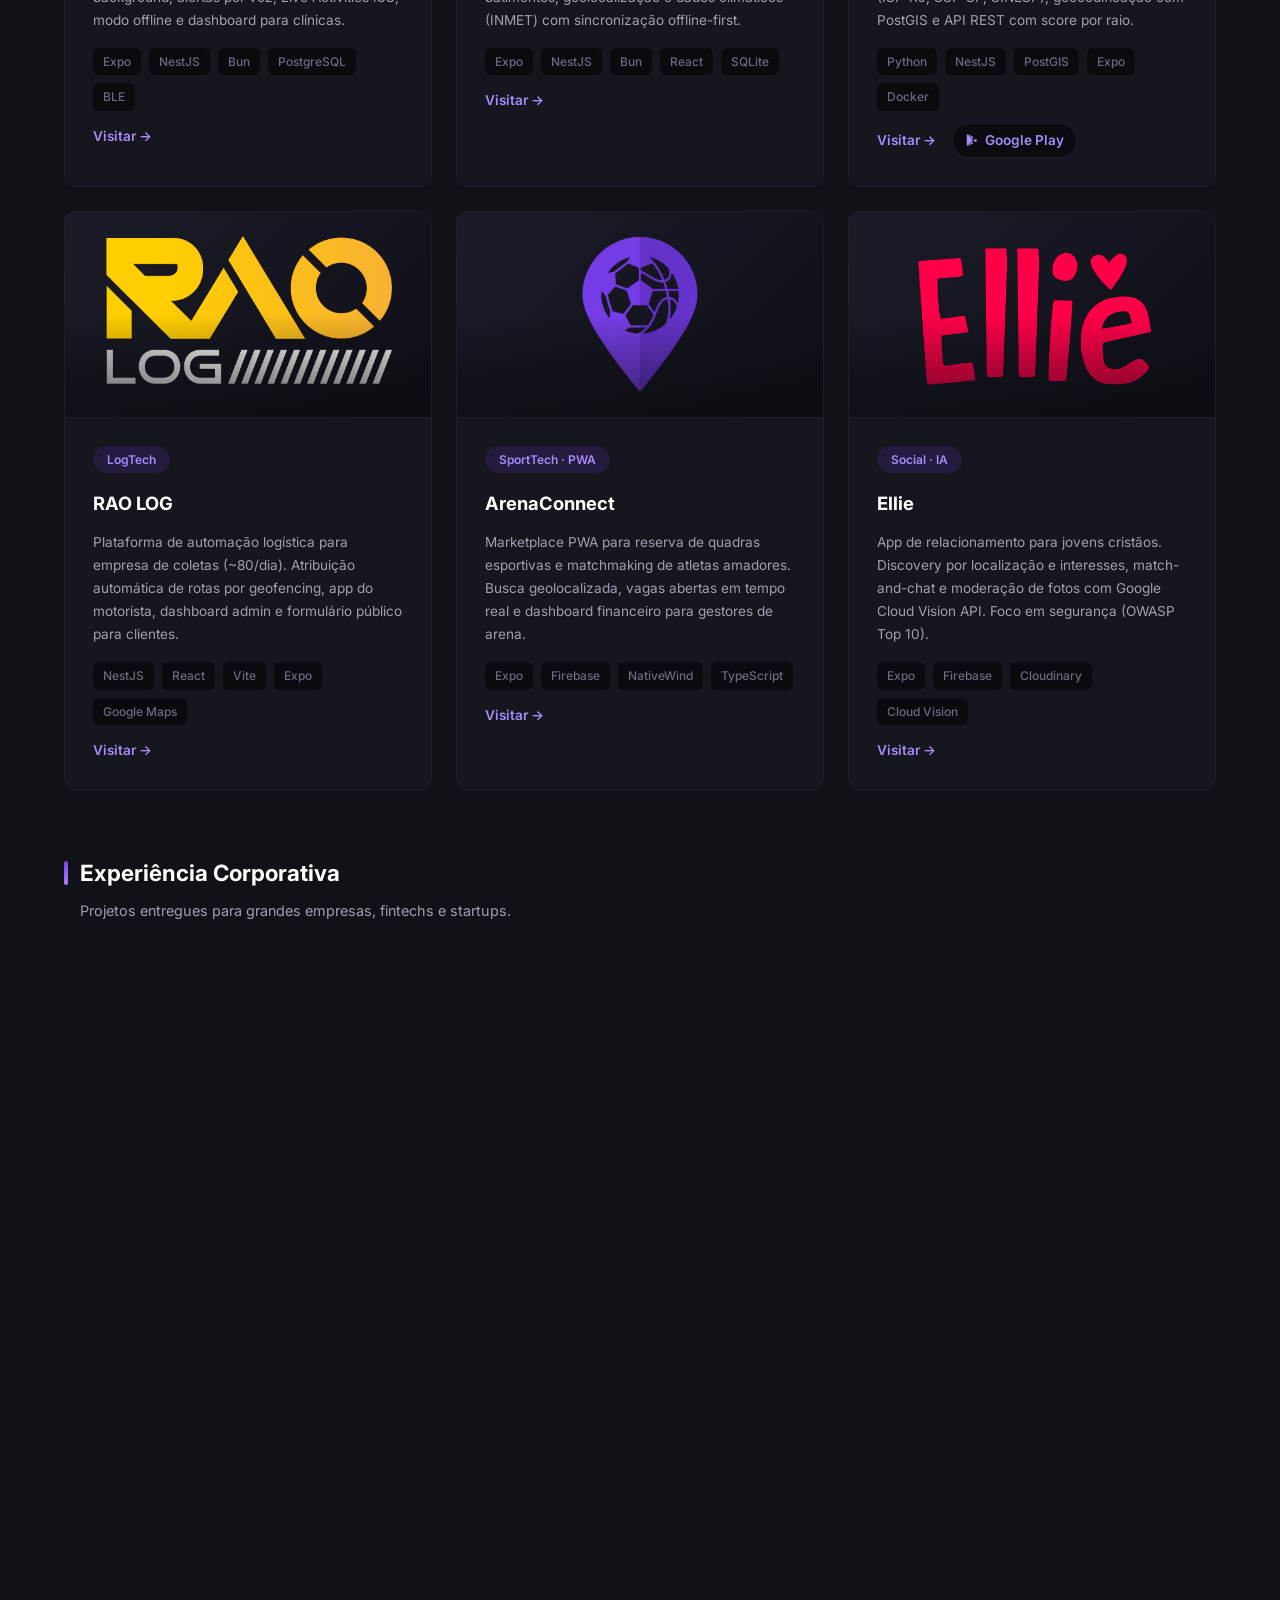
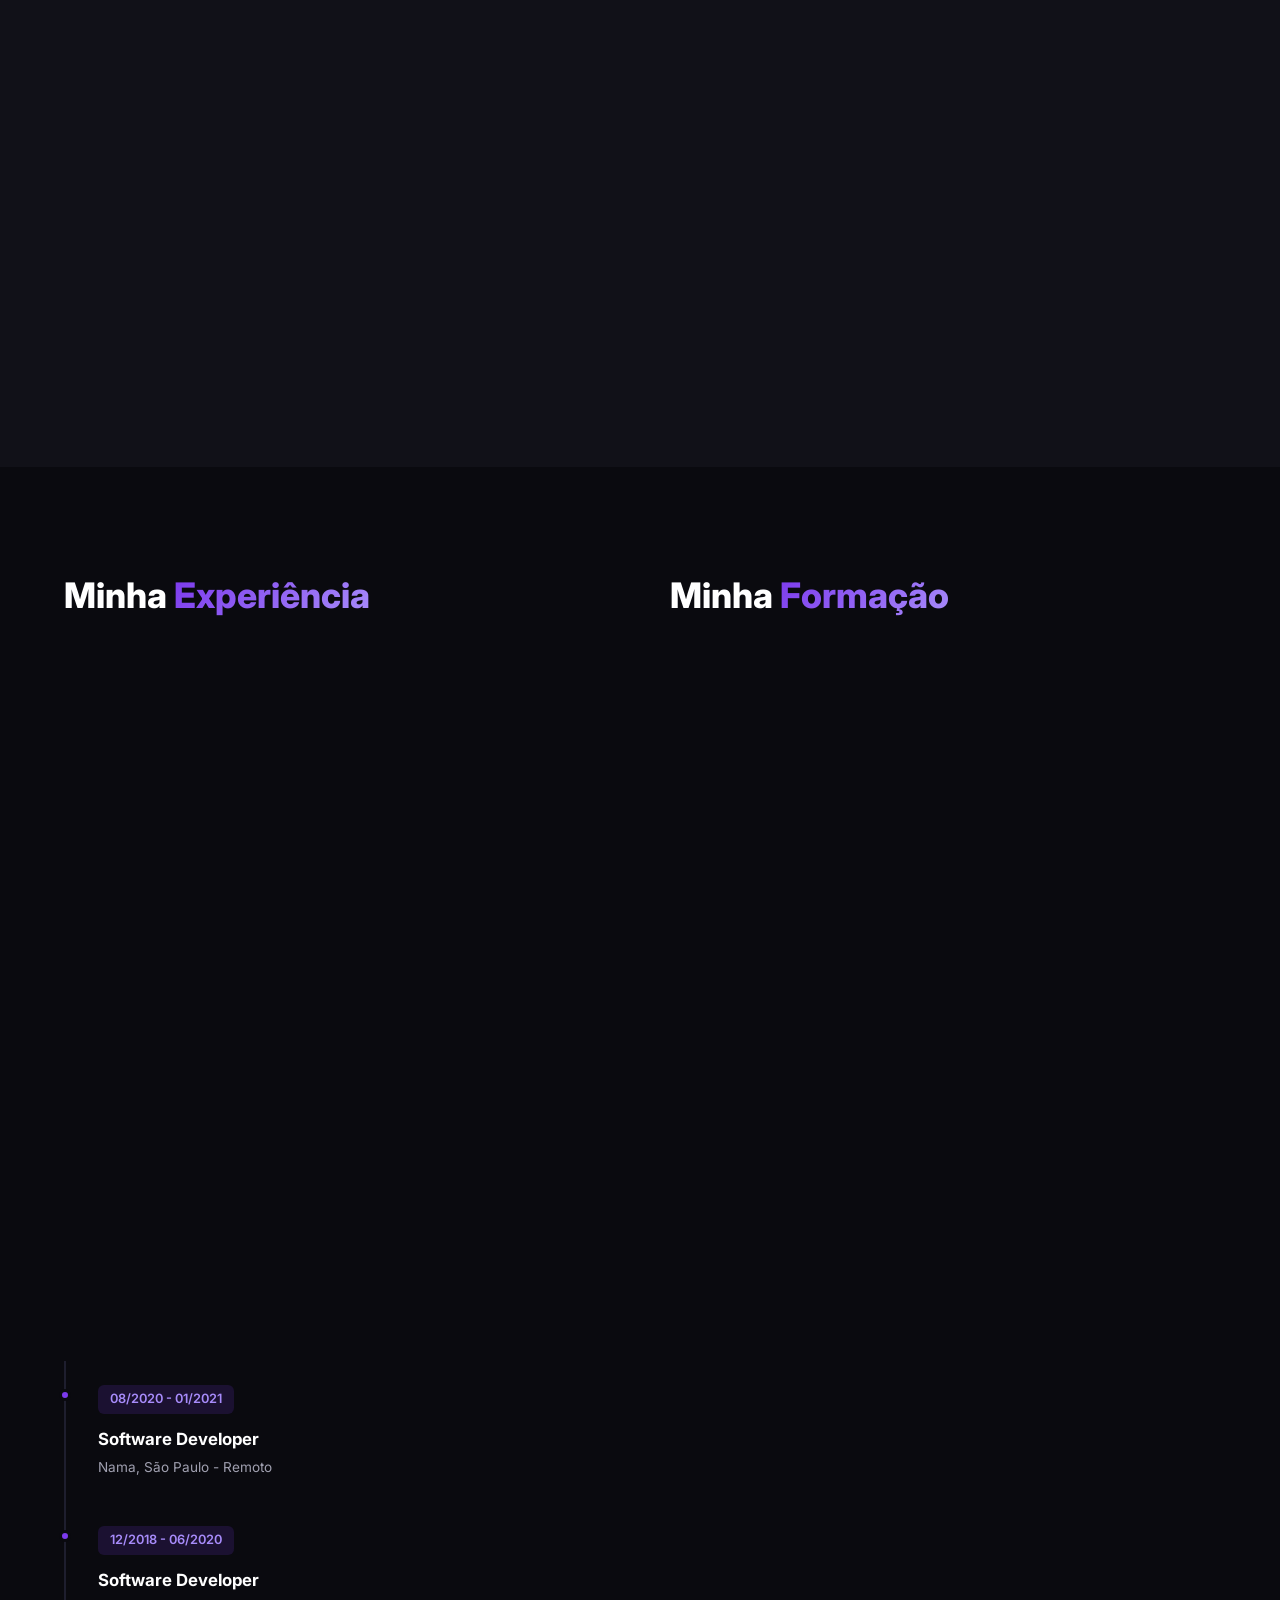
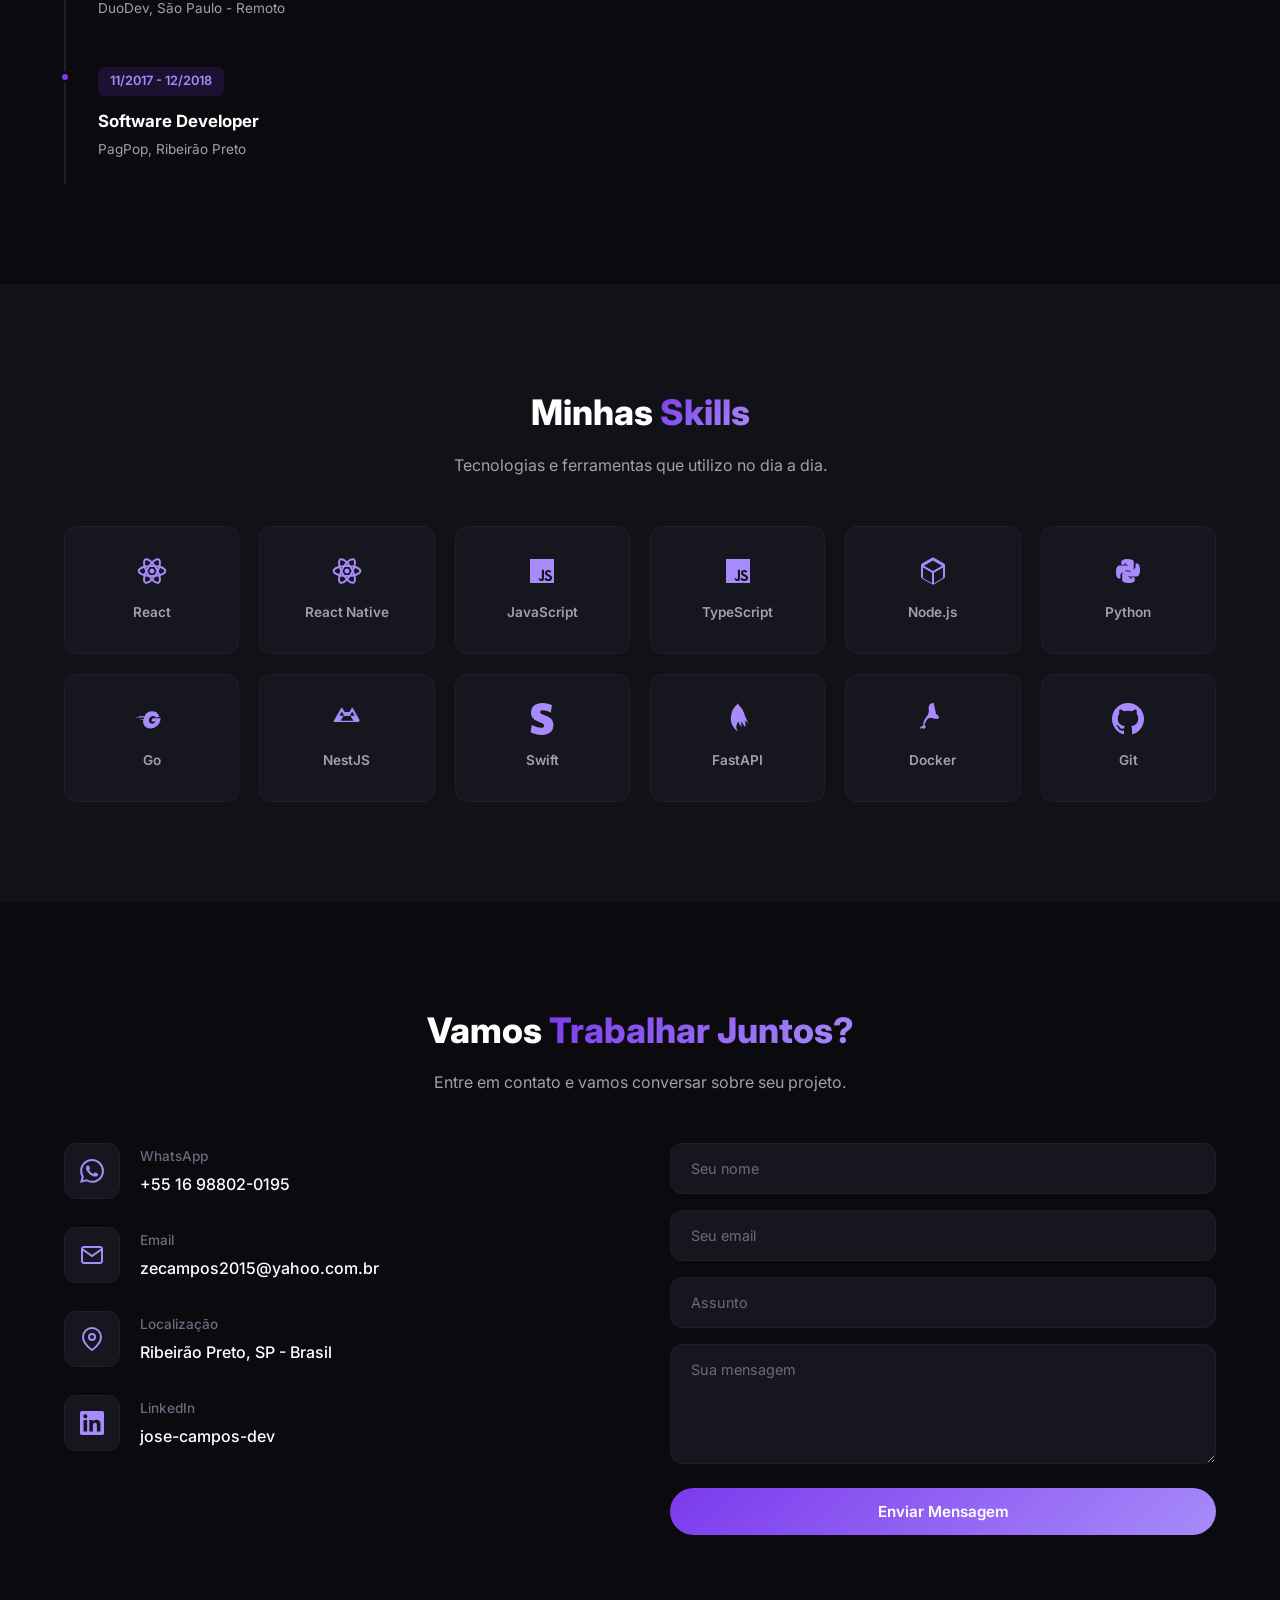
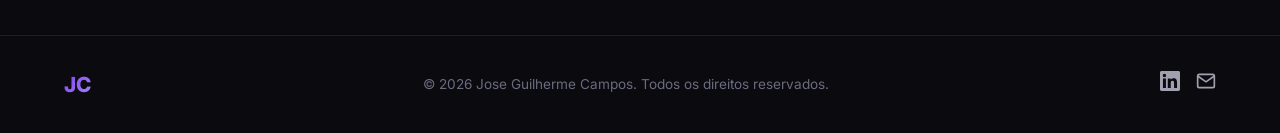
==== commit a75e02f9: "fix: correct employment dates and mark the Estácio degree as not completed Aligns the CVs and the si" ====
--- a/index.html
+++ b/index.html
@@ -443,7 +443,7 @@
               <p class="timeline__company">AI & Full Stack Projects</p>
             </div>
             <div class="timeline__item">
-              <span class="timeline__date">02/2022 - 12/2025</span>
+              <span class="timeline__date">02/2022 - 01/2026</span>
               <h3 class="timeline__title">Mobile Developer</h3>
               <p class="timeline__company" data-i18n="experience.ilia.company">Ília, Brasília - Remoto</p>
             </div>
@@ -463,12 +463,12 @@
               <p class="timeline__company" data-i18n="experience.nama.company">Nama, São Paulo - Remoto</p>
             </div>
             <div class="timeline__item">
-              <span class="timeline__date">12/2018 - 07/2021</span>
+              <span class="timeline__date">12/2018 - 06/2020</span>
               <h3 class="timeline__title">Software Developer</h3>
               <p class="timeline__company" data-i18n="experience.duodev.company">DuoDev, São Paulo - Remoto</p>
             </div>
             <div class="timeline__item">
-              <span class="timeline__date">09/2017 - 12/2018</span>
+              <span class="timeline__date">11/2017 - 12/2018</span>
               <h3 class="timeline__title">Software Developer</h3>
               <p class="timeline__company">PagPop, Ribeirão Preto</p>
             </div>
@@ -479,8 +479,8 @@
           <h2 class="section__title section__title--left" data-i18n="education.title" data-i18n-html="true">Minha <span class="text-gradient">Formação</span></h2>
           <div class="timeline">
             <div class="timeline__item">
-              <span class="timeline__date">2016</span>
-              <h3 class="timeline__title" data-i18n="education.ads">Análise e Desenvolvimento de Sistemas</h3>
+              <span class="timeline__date">2017 - 2020</span>
+              <h3 class="timeline__title" data-i18n="education.ads">Análise e Desenvolvimento de Sistemas (não concluído)</h3>
               <p class="timeline__company">Estácio, São Paulo</p>
             </div>
             <div class="timeline__item">
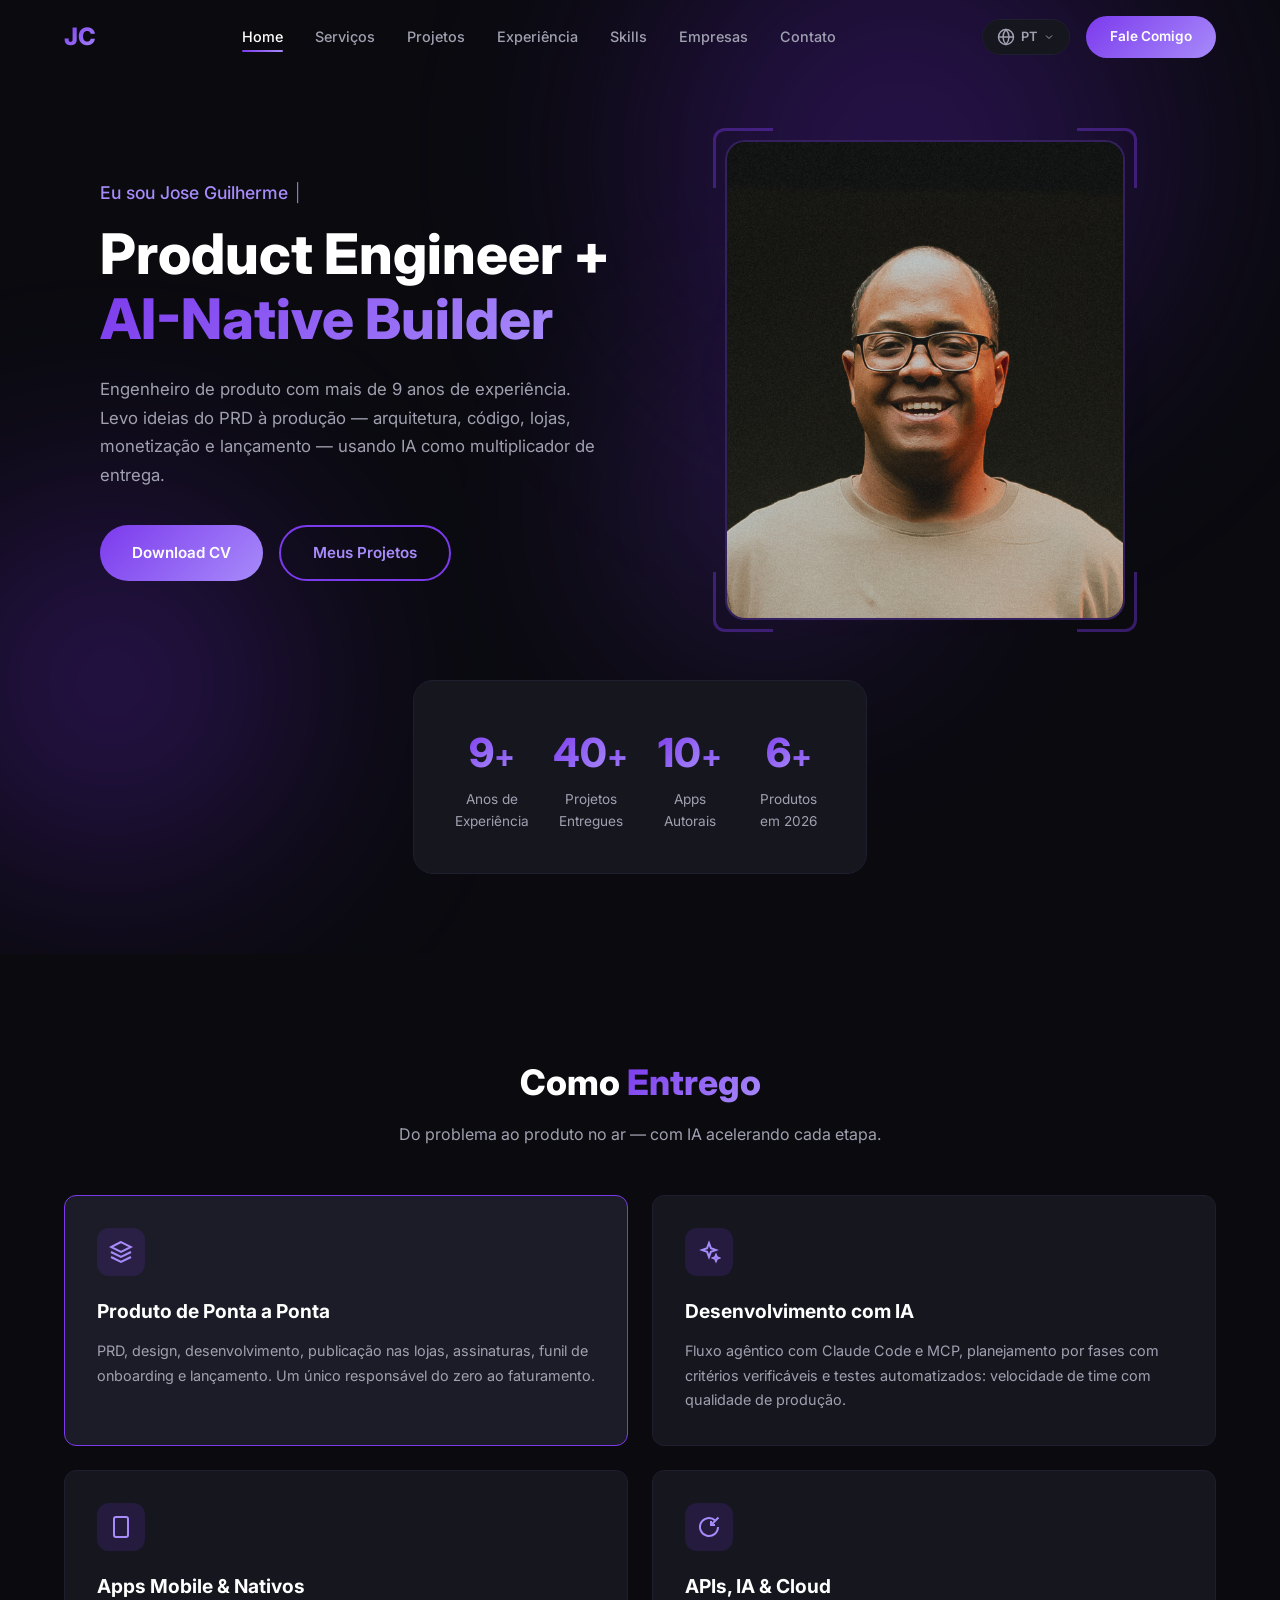
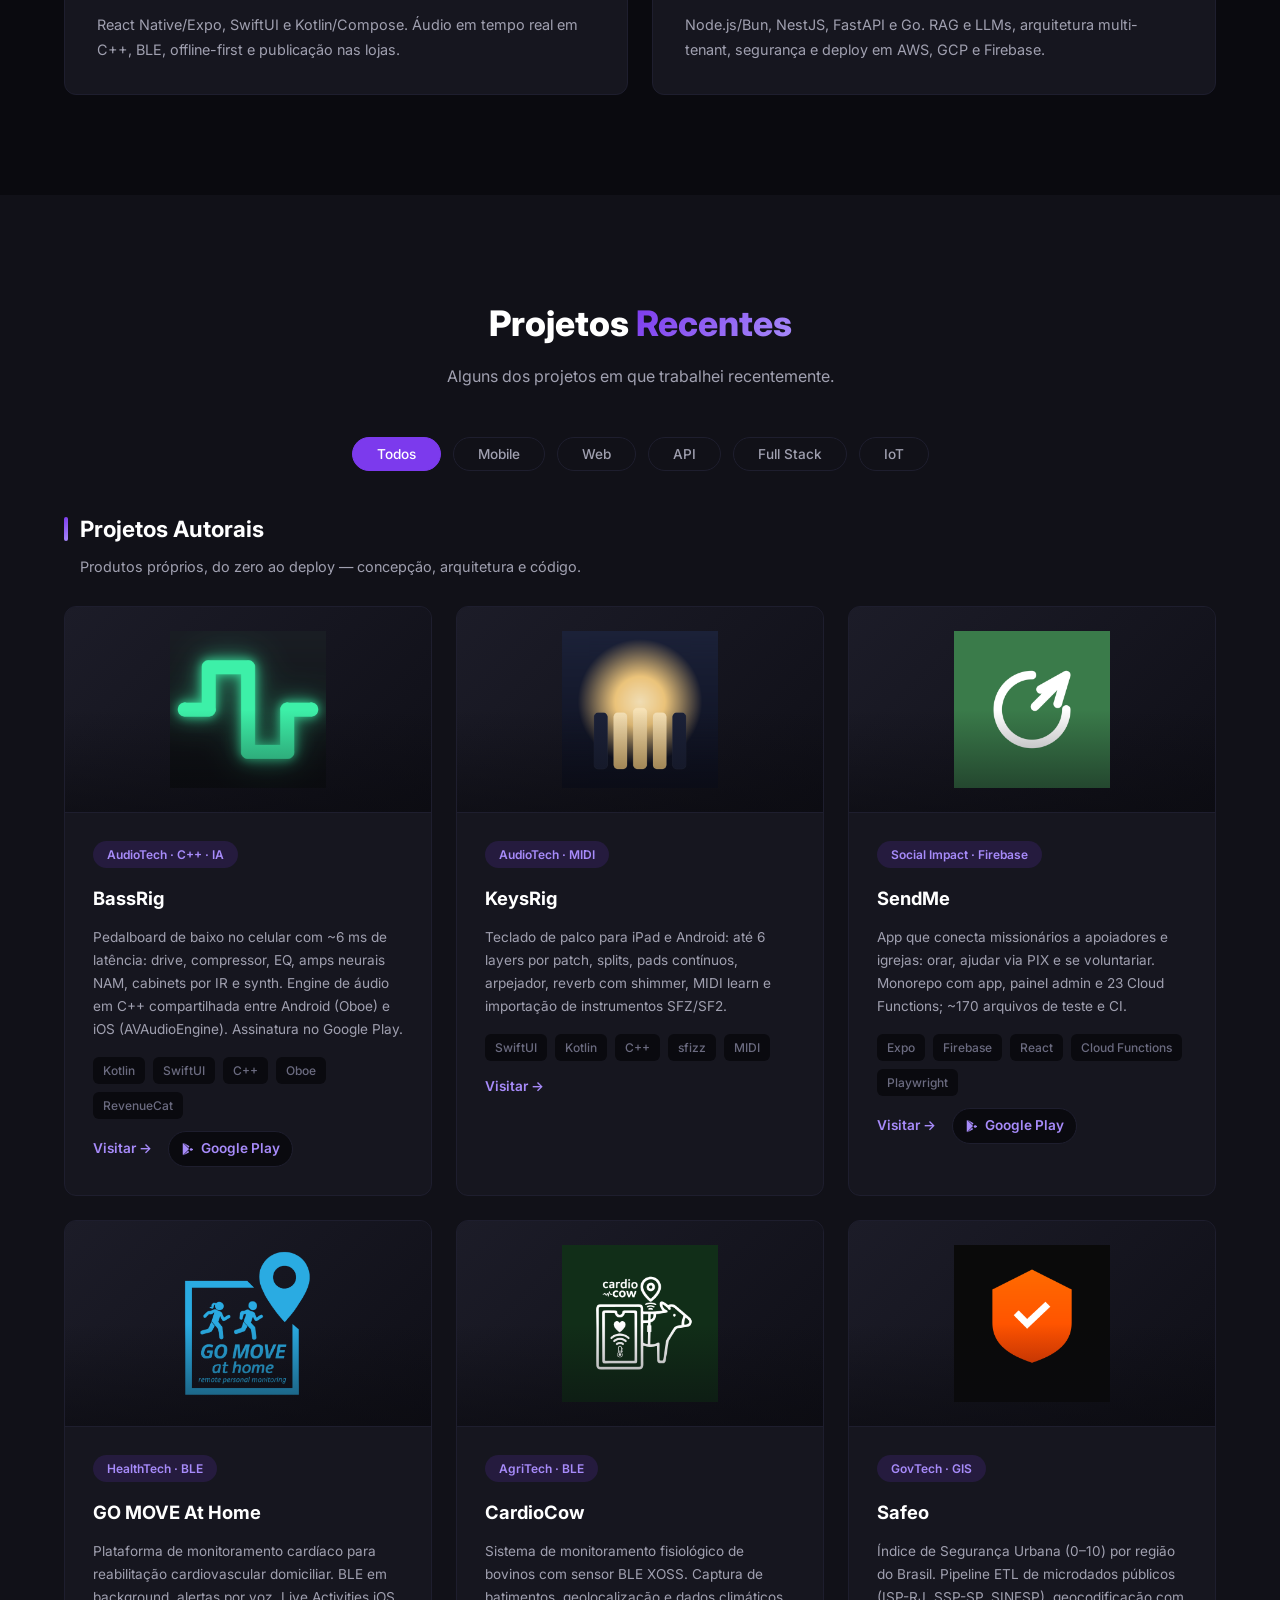
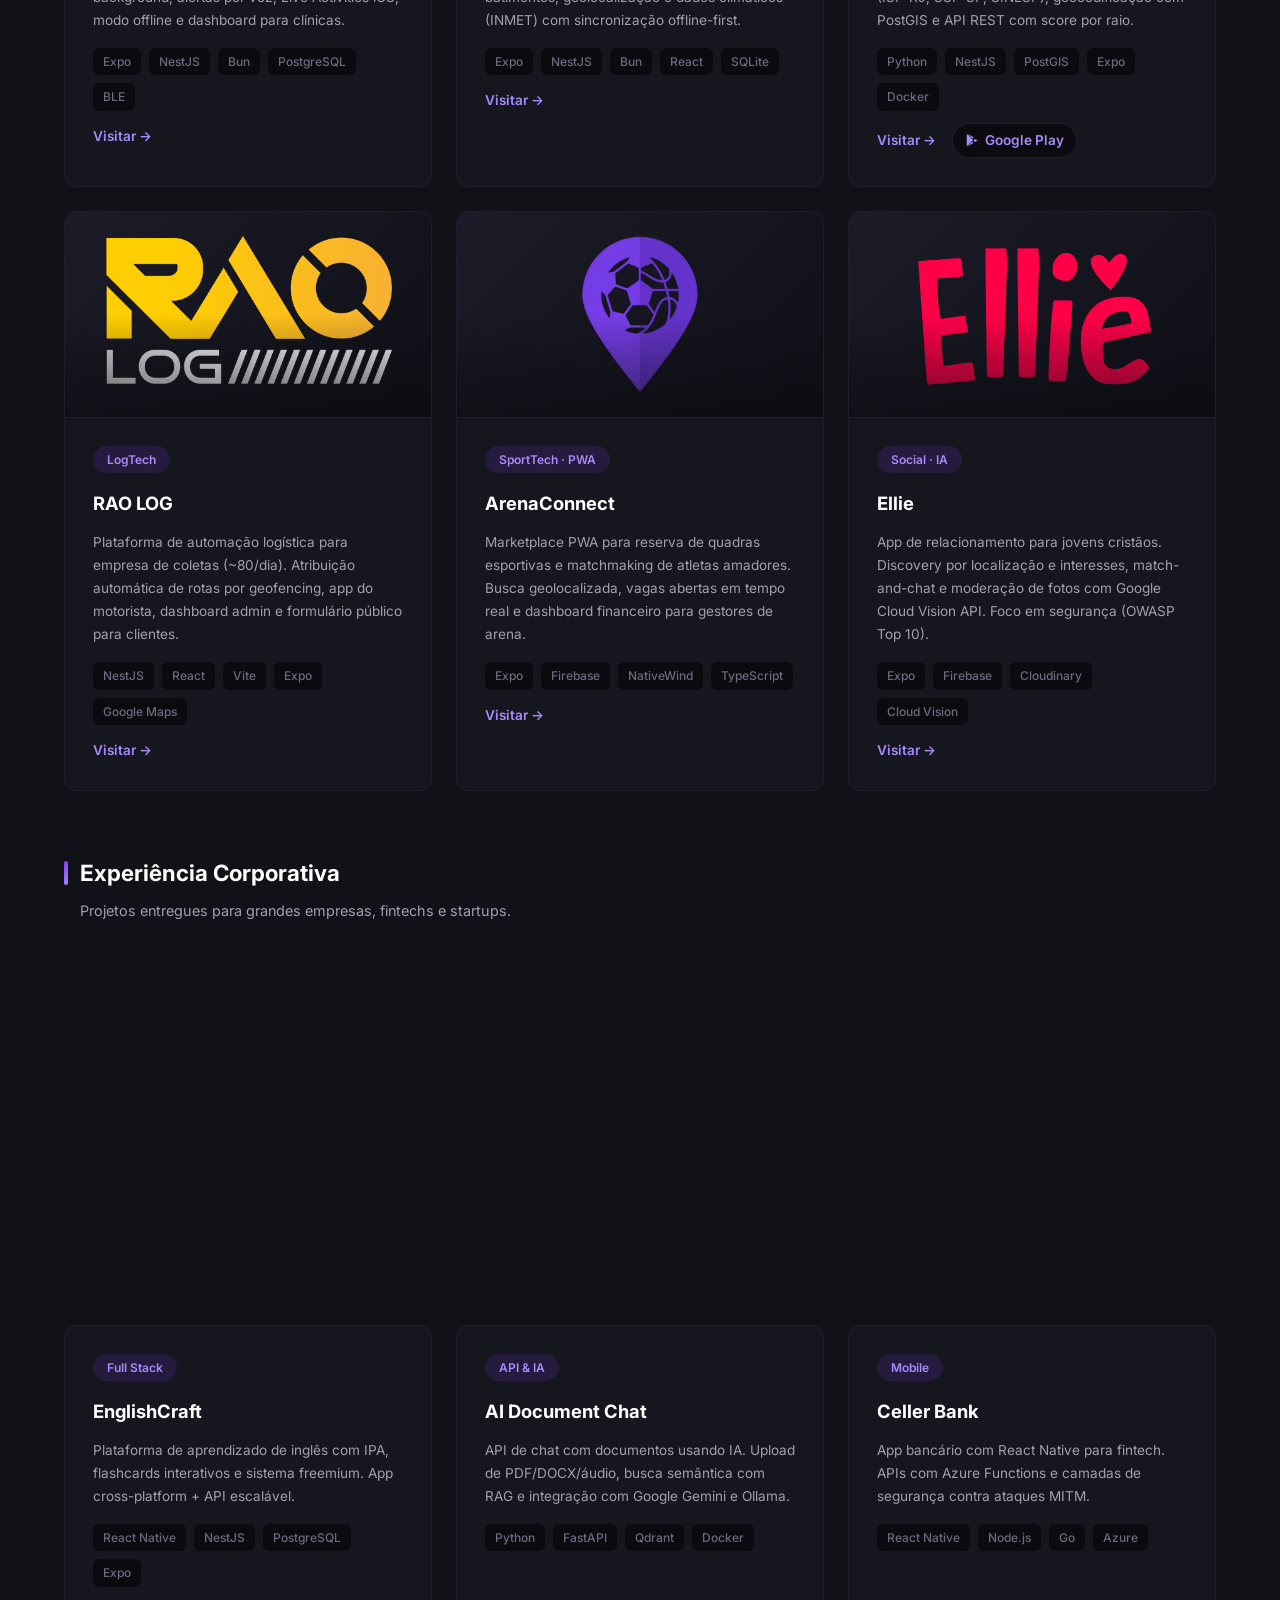
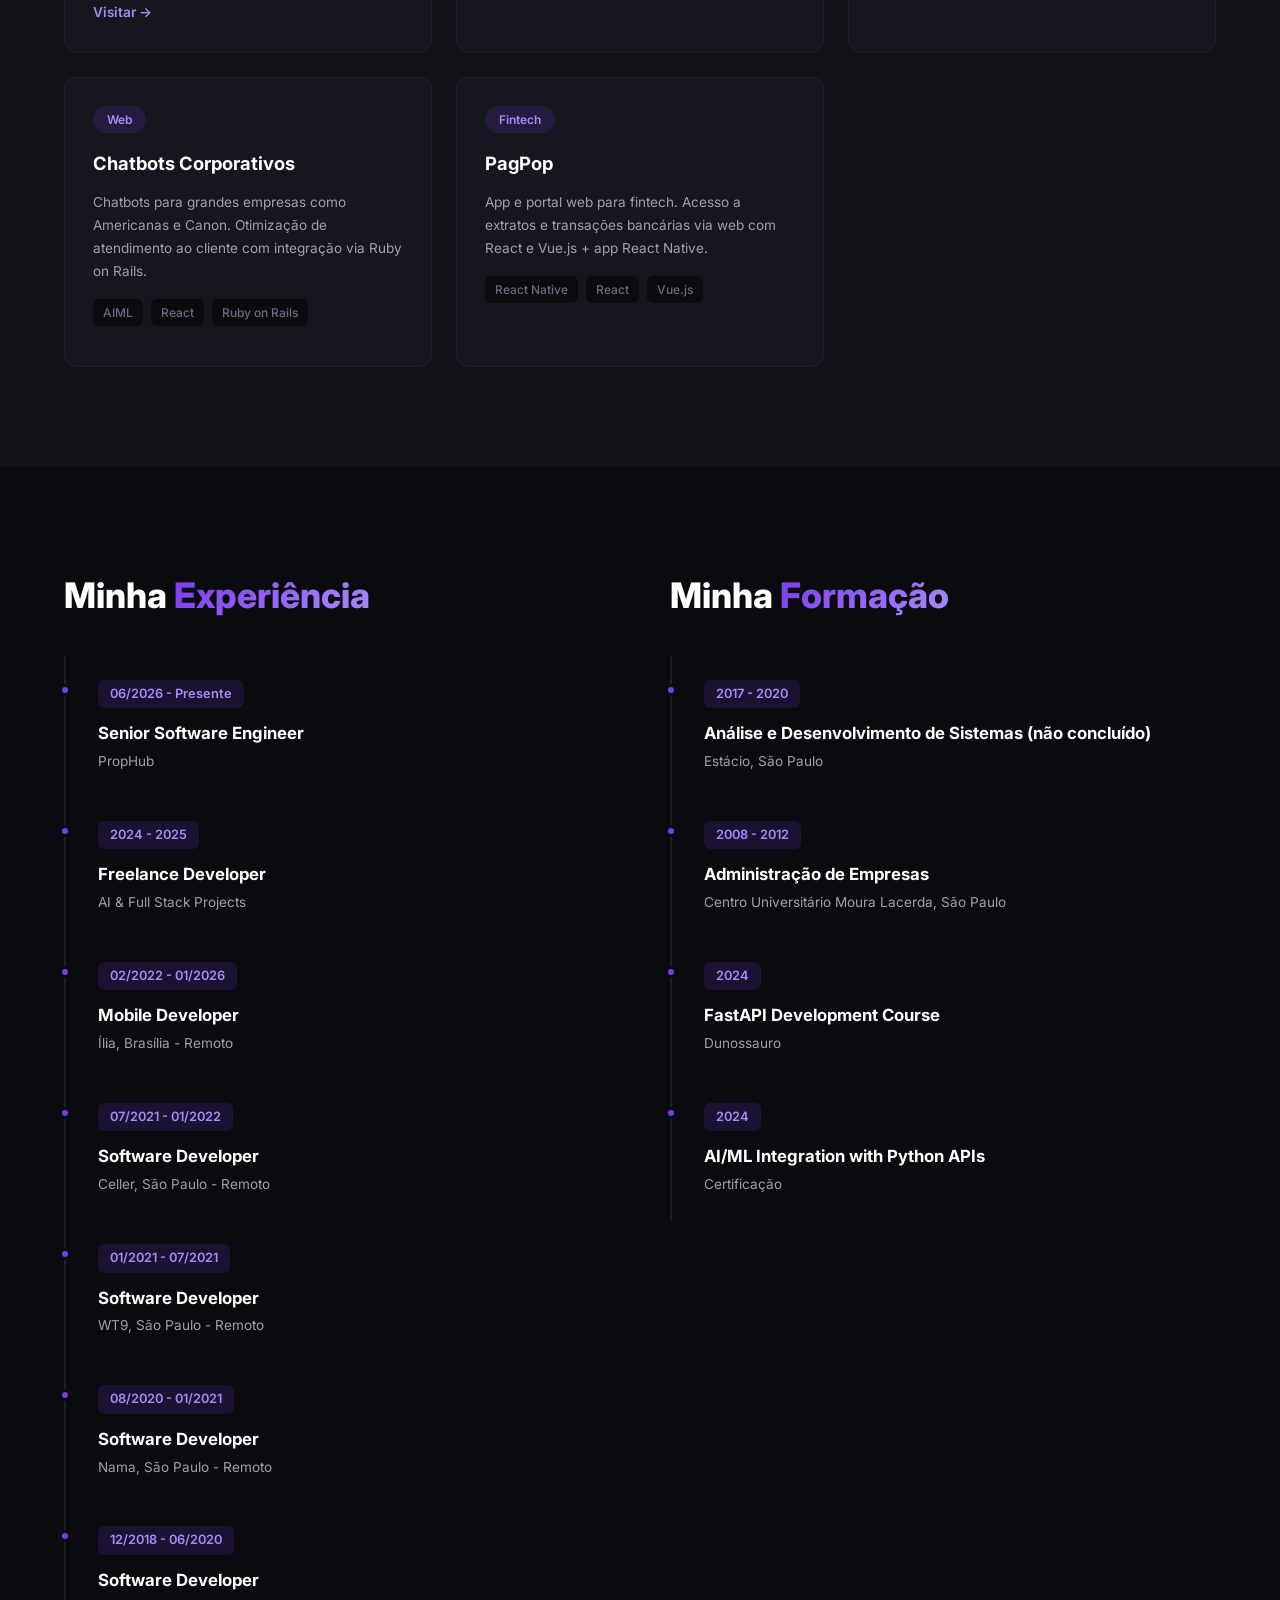
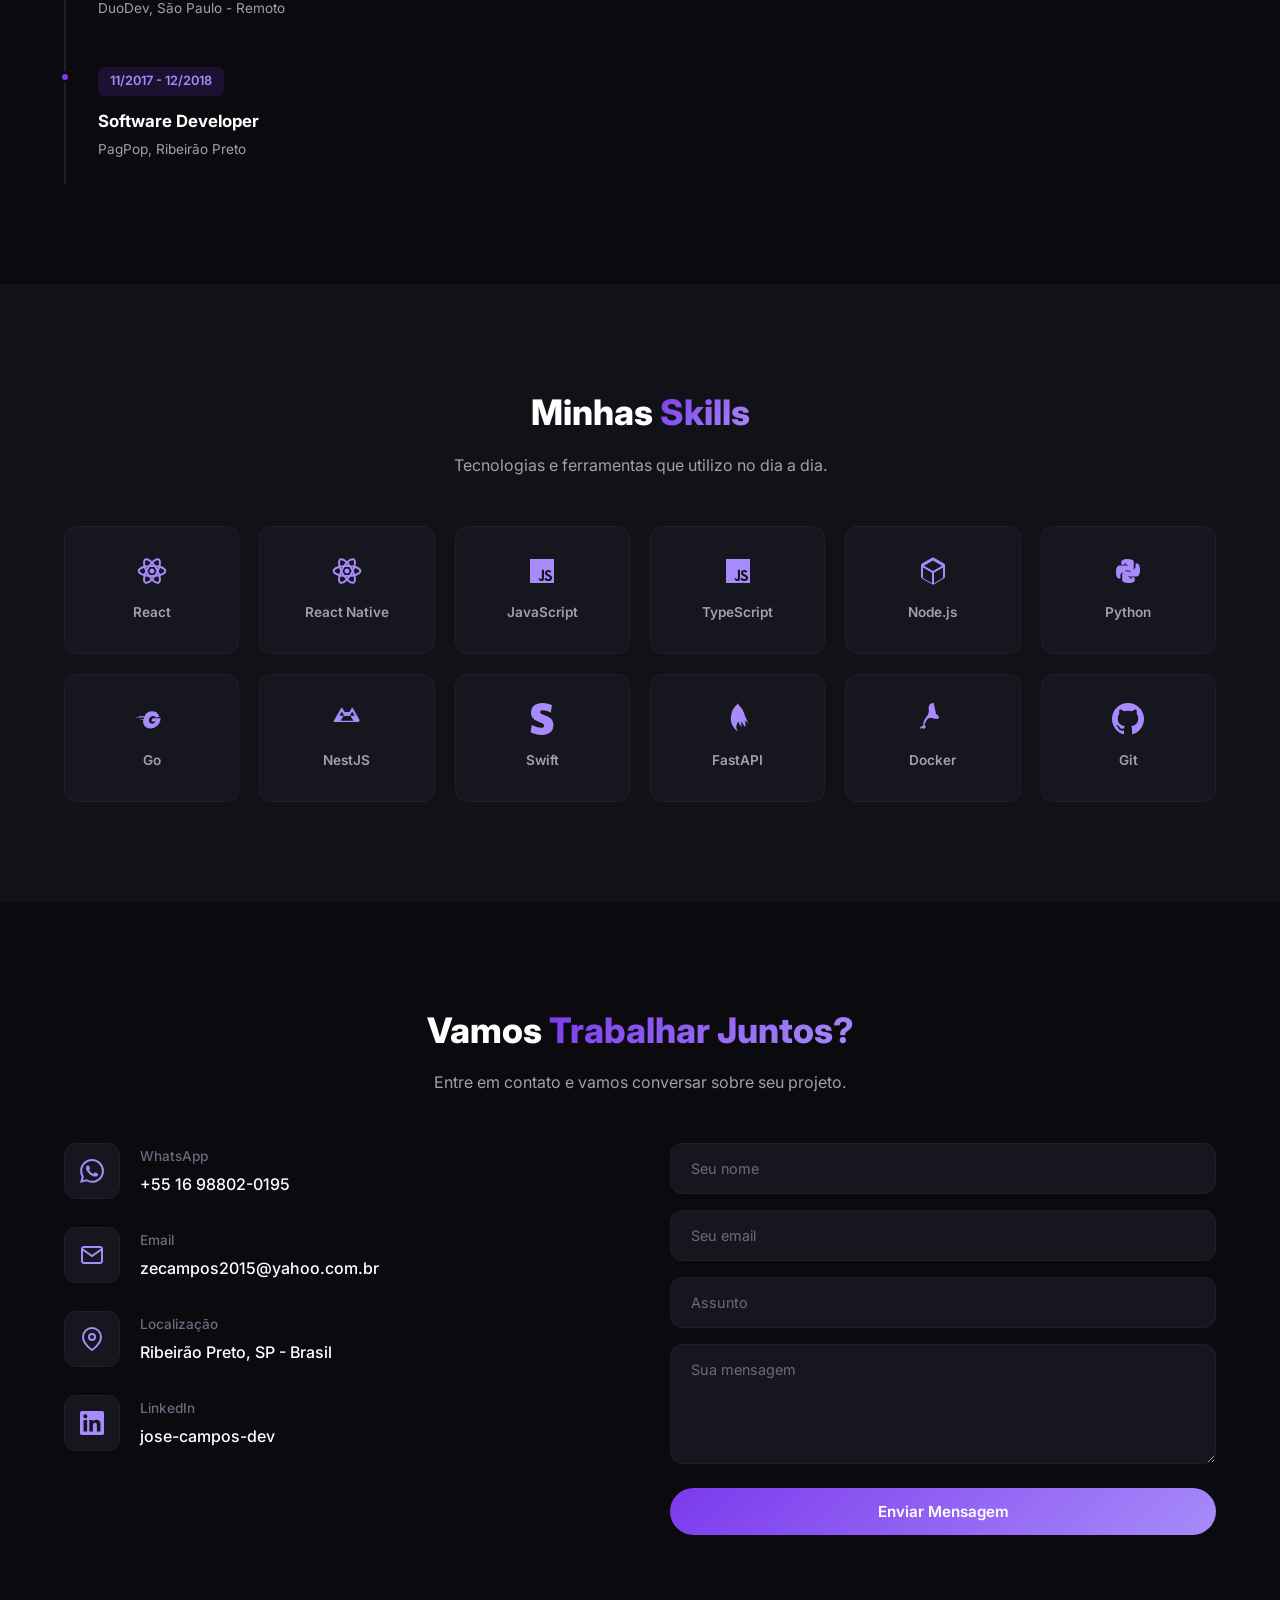
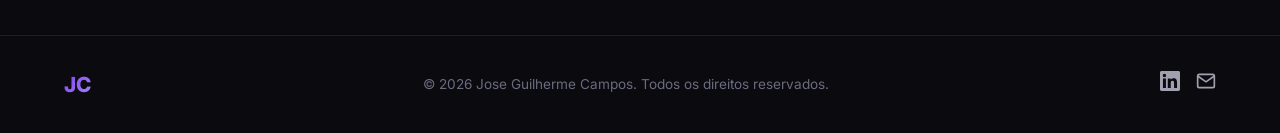
==== commit e1811b51: "feat: add a business services page for small companies Standalone Portuguese page with the RAO LOG c" ====
--- a/index.html
+++ b/index.html
@@ -21,6 +21,7 @@
         <a href="#works" class="header__link" data-i18n="nav.works">Projetos</a>
         <a href="#experience" class="header__link" data-i18n="nav.experience">Experiência</a>
         <a href="#skills" class="header__link">Skills</a>
+        <a href="empresas.html" class="header__link" data-i18n="nav.business">Empresas</a>
         <a href="#contact" class="header__link" data-i18n="nav.contact">Contato</a>
       </nav>
       <div class="header__right">
--- a/assets/css/style.css
+++ b/assets/css/style.css
@@ -1018,6 +1018,316 @@
   color: var(--accent-light);
 }
 
+.business__case {
+  display: grid;
+  grid-template-columns: 1fr 1.2fr;
+  gap: 40px;
+  align-items: center;
+  background: var(--bg-card);
+  border: 1px solid var(--border);
+  border-radius: var(--radius-lg);
+  padding: 40px;
+  margin-bottom: 32px;
+}
+
+.business__eyebrow {
+  display: inline-block;
+  font-size: 0.75rem;
+  font-weight: 600;
+  letter-spacing: 0.08em;
+  text-transform: uppercase;
+  color: var(--accent-light);
+  margin-bottom: 12px;
+}
+
+.business__case-title {
+  font-size: 1.6rem;
+  font-weight: 800;
+  line-height: 1.25;
+  margin-bottom: 12px;
+}
+
+.business__case-desc {
+  color: var(--text-secondary);
+  font-size: 0.95rem;
+  line-height: 1.7;
+  margin-bottom: 16px;
+}
+
+.business__compare {
+  display: grid;
+  grid-template-columns: 1fr 1fr;
+  gap: 16px;
+}
+
+.business__panel {
+  border-radius: var(--radius);
+  padding: 20px 16px;
+  display: flex;
+  flex-direction: column;
+  gap: 10px;
+  min-height: 220px;
+}
+
+.business__panel--before {
+  background: #14161a;
+  border: 1px dashed #2a2d35;
+}
+
+.business__panel--after {
+  background: rgba(124, 58, 237, 0.08);
+  border: 1px solid rgba(124, 58, 237, 0.4);
+}
+
+.business__panel-label {
+  font-size: 0.7rem;
+  font-weight: 700;
+  letter-spacing: 0.1em;
+  text-transform: uppercase;
+  color: var(--text-muted);
+  margin-bottom: 4px;
+}
+
+.business__panel--after .business__panel-label {
+  color: var(--accent-light);
+}
+
+.business__bubble {
+  background: #22252c;
+  color: var(--text-secondary);
+  font-size: 0.8rem;
+  line-height: 1.4;
+  padding: 8px 12px;
+  border-radius: 12px 12px 12px 4px;
+  max-width: 90%;
+}
+
+.business__bubble--me {
+  align-self: flex-end;
+  background: #2b2f38;
+  border-radius: 12px 12px 4px 12px;
+}
+
+.business__row {
+  display: flex;
+  justify-content: space-between;
+  align-items: center;
+  gap: 8px;
+  background: var(--bg-card);
+  border-radius: 8px;
+  padding: 10px 12px;
+  font-size: 0.8rem;
+}
+
+.business__row em {
+  font-style: normal;
+  font-size: 0.7rem;
+  font-weight: 600;
+  color: var(--accent-light);
+  white-space: nowrap;
+}
+
+.business__offers {
+  display: grid;
+  grid-template-columns: repeat(3, 1fr);
+  gap: 24px;
+}
+
+.business__offer {
+  display: flex;
+  flex-direction: column;
+}
+
+.business__badge {
+  align-self: flex-start;
+  font-size: 0.72rem;
+  font-weight: 600;
+  color: #fff;
+  background: var(--gradient);
+  padding: 4px 12px;
+  border-radius: 50px;
+  margin-bottom: 16px;
+}
+
+.business__meta {
+  margin-top: auto;
+  padding-top: 20px;
+  font-size: 0.8rem;
+  font-weight: 600;
+  color: var(--text-muted);
+}
+
+.business__cta {
+  display: flex;
+  justify-content: center;
+  margin-top: 40px;
+}
+
+.biz-header {
+  position: sticky;
+  top: 0;
+  z-index: 100;
+  background: rgba(10, 10, 15, 0.9);
+  backdrop-filter: blur(12px);
+  border-bottom: 1px solid var(--border);
+}
+
+.biz-header__container {
+  display: flex;
+  align-items: center;
+  justify-content: space-between;
+  height: 72px;
+}
+
+.biz-header__cta {
+  padding: 10px 22px;
+  font-size: 0.85rem;
+}
+
+.biz-hero {
+  padding: 120px 0 100px;
+}
+
+.biz-hero__title {
+  font-size: 3.2rem;
+  font-weight: 800;
+  line-height: 1.12;
+  max-width: 820px;
+  margin-bottom: 24px;
+}
+
+.biz-hero__text {
+  color: var(--text-secondary);
+  font-size: 1.1rem;
+  line-height: 1.7;
+  max-width: 640px;
+  margin-bottom: 36px;
+}
+
+.biz-hero__actions {
+  display: flex;
+  flex-wrap: wrap;
+  gap: 16px;
+}
+
+.biz-steps {
+  list-style: none;
+  counter-reset: step;
+  display: grid;
+  grid-template-columns: repeat(4, 1fr);
+  gap: 24px;
+}
+
+.biz-steps__item {
+  counter-increment: step;
+  border-top: 2px solid var(--accent);
+  padding-top: 20px;
+}
+
+.biz-steps__item::before {
+  content: counter(step);
+  display: block;
+  font-size: 0.8rem;
+  font-weight: 700;
+  color: var(--accent-light);
+  margin-bottom: 8px;
+}
+
+.biz-steps__title {
+  font-size: 1.1rem;
+  font-weight: 700;
+  margin-bottom: 8px;
+}
+
+.biz-steps__text {
+  color: var(--text-secondary);
+  font-size: 0.9rem;
+  line-height: 1.7;
+}
+
+.biz-about {
+  display: grid;
+  grid-template-columns: 280px 1fr;
+  gap: 48px;
+  align-items: center;
+}
+
+.biz-about__photo {
+  width: 100%;
+  aspect-ratio: 4 / 5;
+  object-fit: cover;
+  border-radius: var(--radius-lg);
+  border: 1px solid var(--border);
+}
+
+.biz-about__text {
+  color: var(--text-secondary);
+  font-size: 1rem;
+  line-height: 1.8;
+  margin-bottom: 16px;
+}
+
+.biz-final .section__subtitle {
+  margin-bottom: 0;
+}
+
+@media (max-width: 1024px) {
+  .business__case {
+    grid-template-columns: 1fr;
+  }
+
+  .business__offers {
+    grid-template-columns: 1fr;
+  }
+
+  .biz-steps {
+    grid-template-columns: repeat(2, 1fr);
+  }
+
+  .biz-hero__title {
+    font-size: 2.4rem;
+  }
+}
+
+@media (max-width: 480px) {
+  .business__case {
+    padding: 24px 20px;
+  }
+
+  .business__compare {
+    grid-template-columns: 1fr;
+  }
+
+  .business__panel {
+    min-height: 0;
+  }
+
+  .biz-header__cta {
+    display: none;
+  }
+
+  .biz-hero {
+    padding: 72px 0 64px;
+  }
+
+  .biz-hero__title {
+    font-size: 2rem;
+  }
+
+  .biz-steps {
+    grid-template-columns: 1fr;
+  }
+
+  .biz-about {
+    grid-template-columns: 1fr;
+    gap: 32px;
+  }
+
+  .biz-about__photo {
+    max-width: 240px;
+  }
+}
+
 /* ===== Animations ===== */
 .fade-in {
   opacity: 0;
